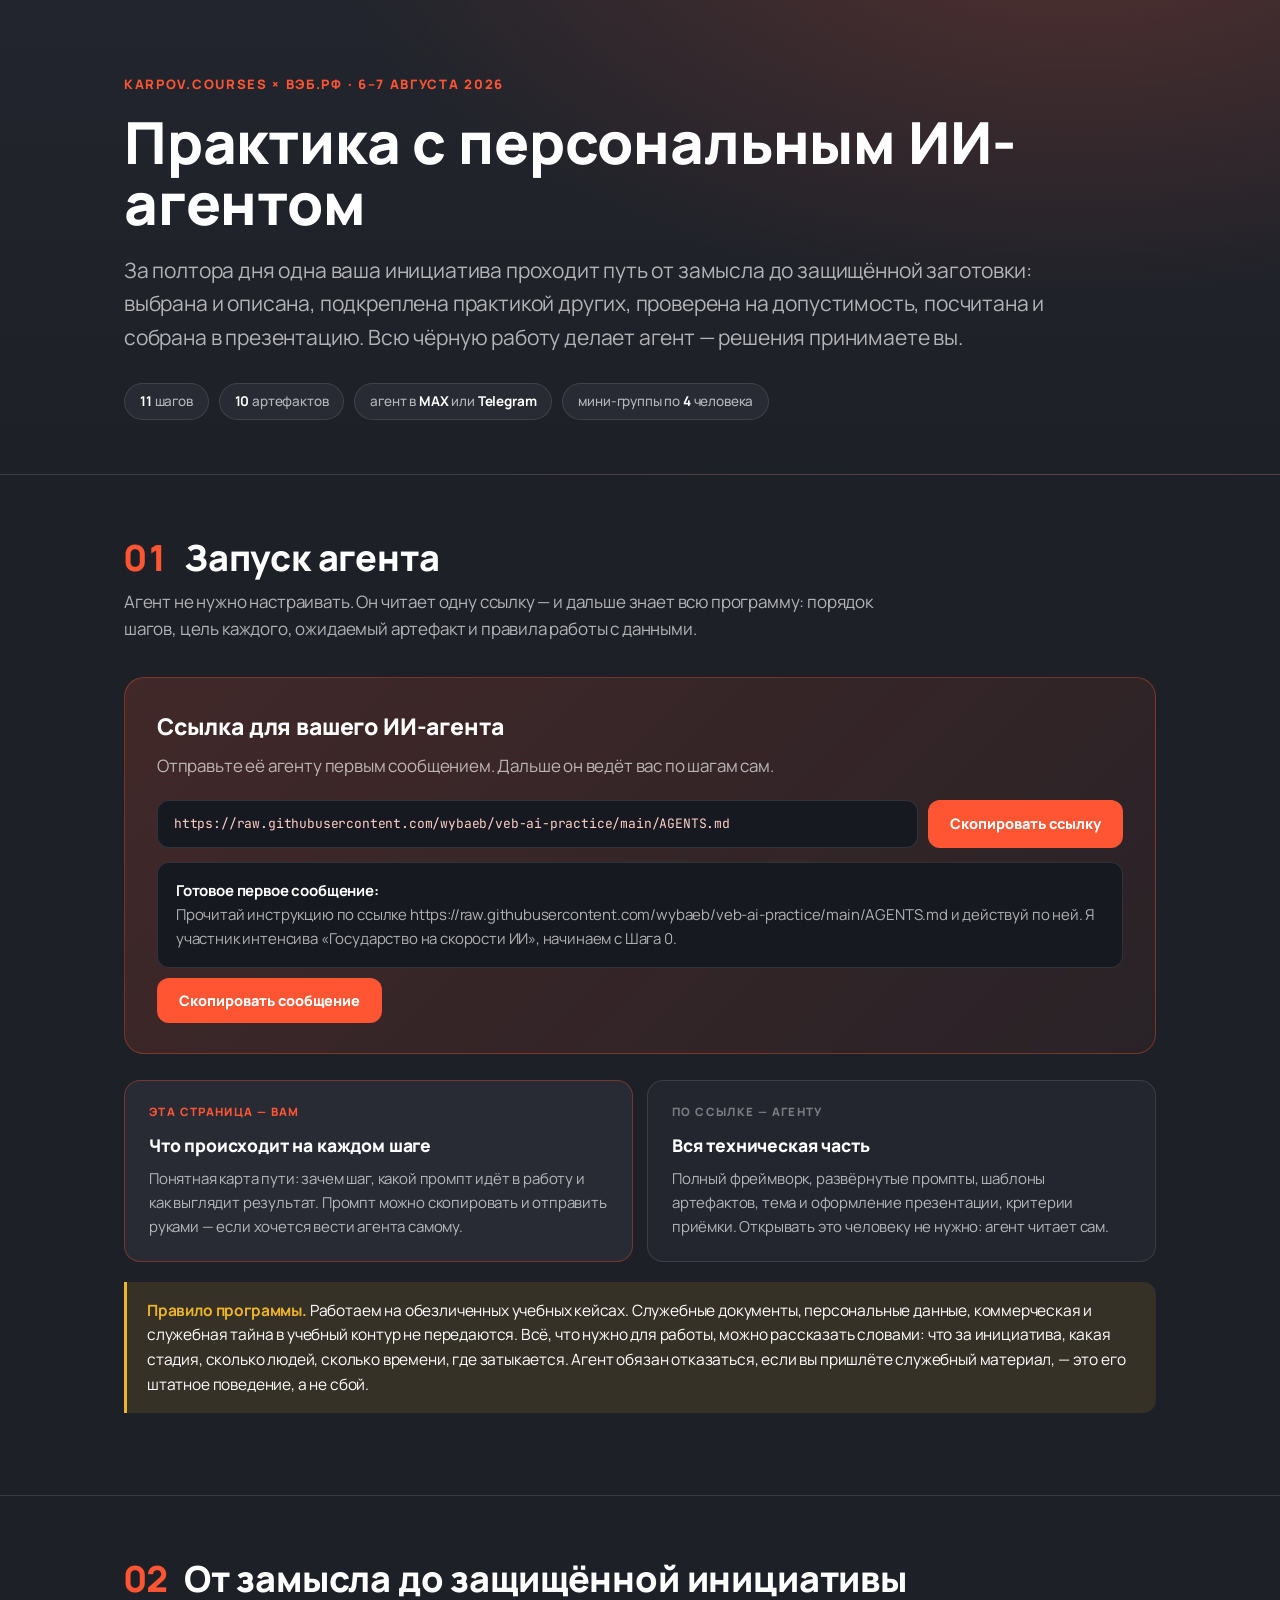
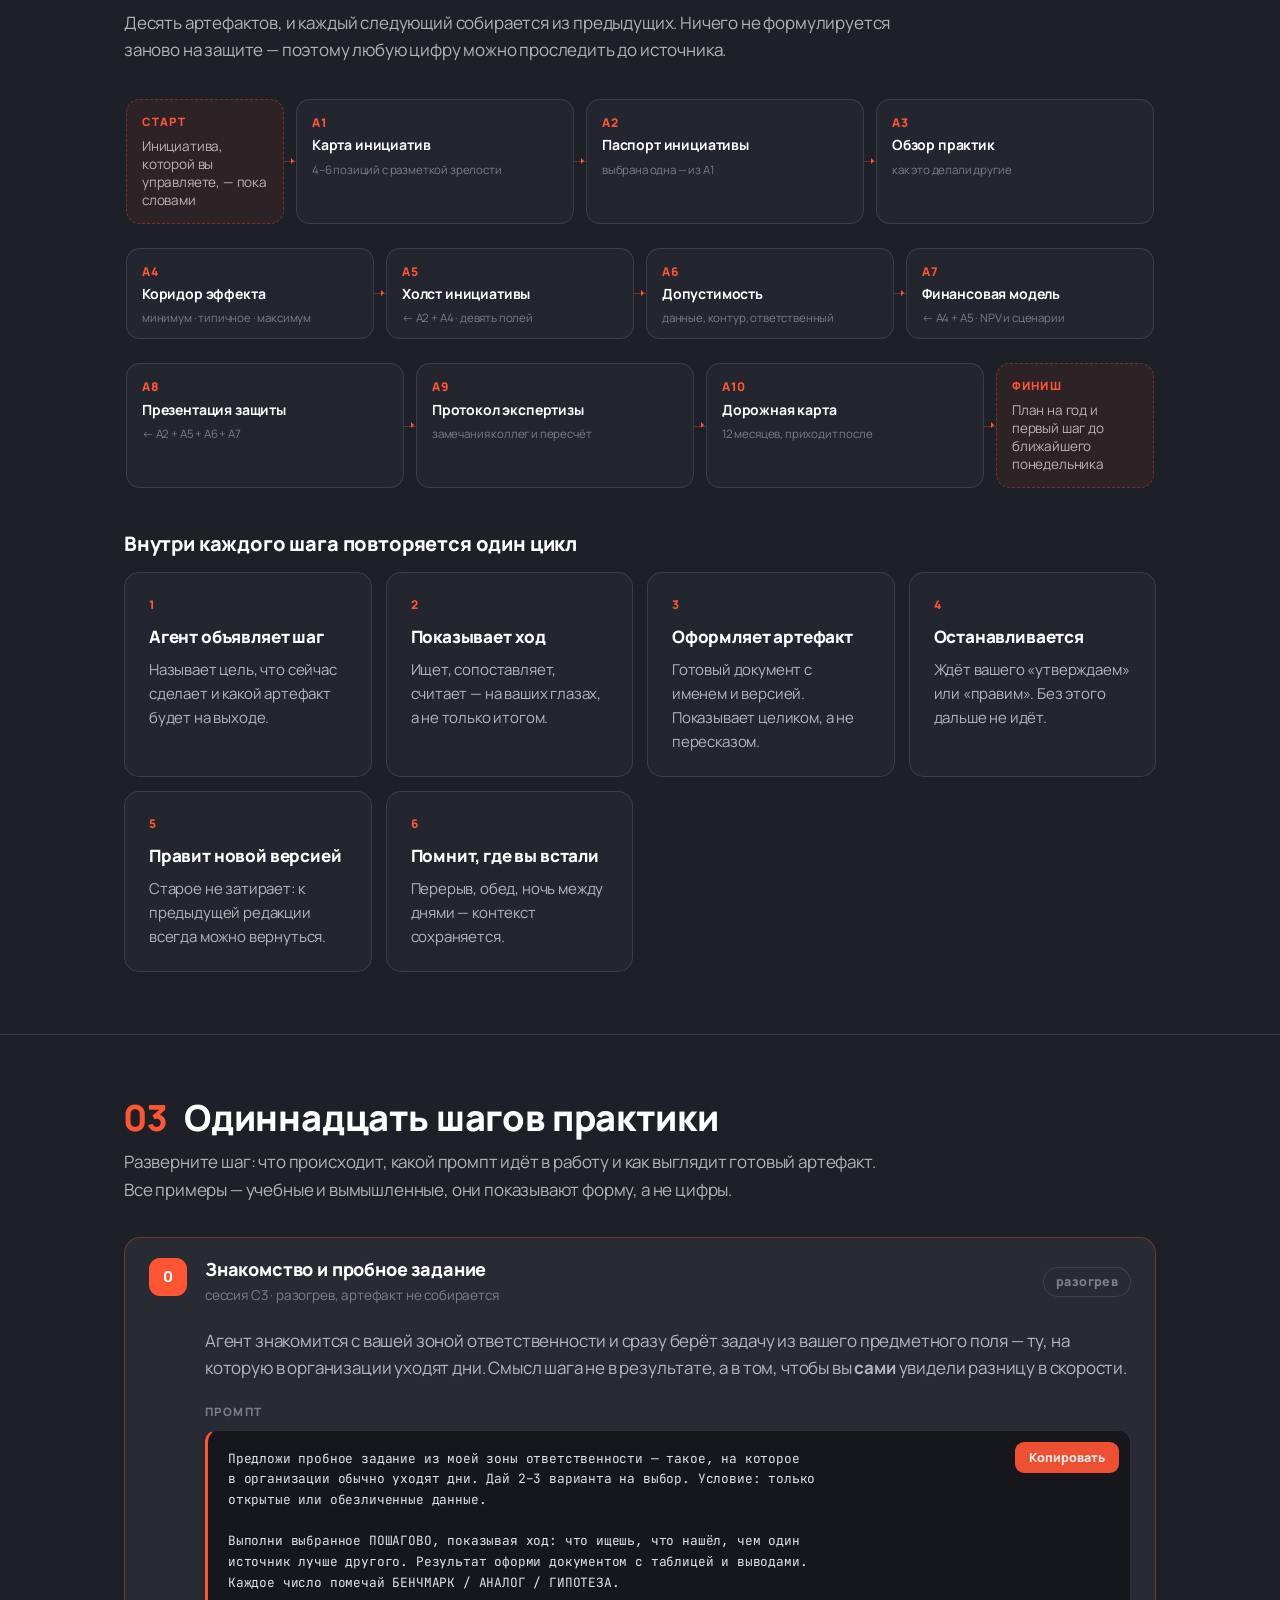
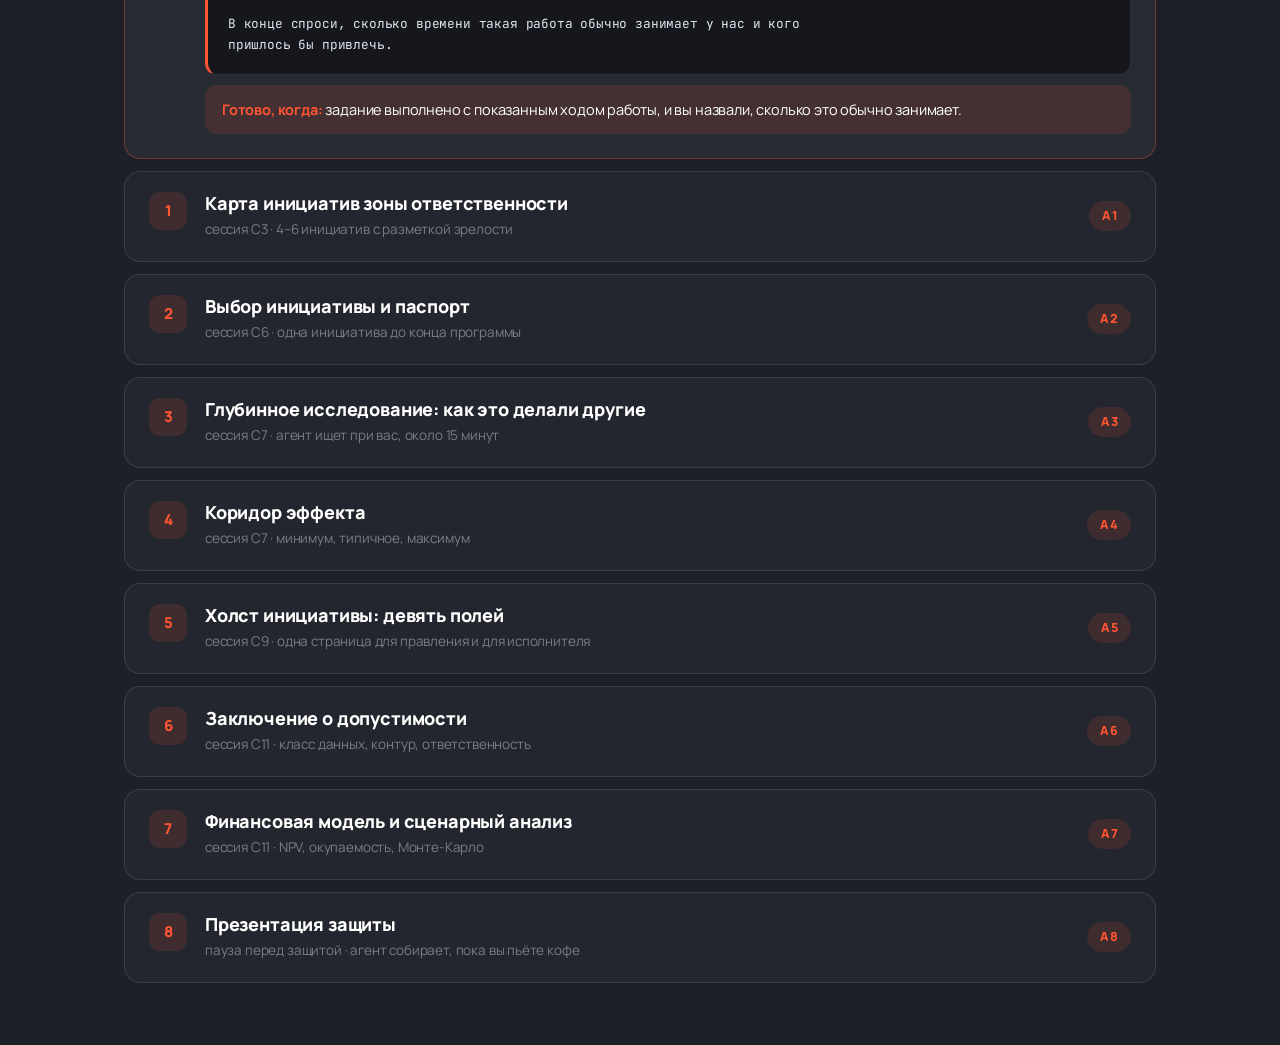
==== src/app.html @ 5f721bbf "Мердж: полировка Marp-шаблона + гейт вёрстки check_slides.py Co-Authored-By: Claude Fable 5 <noreply" ====
<!DOCTYPE html>
<html lang="ru">
<head>
<meta charset="utf-8">
<meta name="viewport" content="width=device-width, initial-scale=1">
<title>Практика с ИИ-агентом · Государство на скорости ИИ</title>
<link rel="preconnect" href="https://fonts.googleapis.com">
<link rel="preconnect" href="https://fonts.gstatic.com" crossorigin>
<link href="https://fonts.googleapis.com/css2?family=Manrope:wght@400;500;600;800&family=JetBrains+Mono:wght@400;600&display=swap" rel="stylesheet">
<style>
:root{
  --brand:#ff5533; --brand-soft:rgba(255,85,51,.13); --brand-line:rgba(255,85,51,.34);
  --bg:#1e2027; --bg2:#23262e; --panel:#282b34; --panel2:#2f333d;
  --ink:#fff; --ink2:rgba(255,255,255,.66); --ink3:rgba(255,255,255,.40); --line:rgba(255,255,255,.11);
  --font:'Manrope',system-ui,-apple-system,'Segoe UI',sans-serif;
  --mono:'JetBrains Mono',ui-monospace,Consolas,monospace;
  --wrap:1080px;
}
*{box-sizing:border-box}
/* широкое содержимое (таблицы, схемы, промпты) прокручивается внутри своих
   контейнеров — сама страница по горизонтали не едет никогда */
html{scroll-behavior:smooth;overflow-x:clip}
body{margin:0;overflow-x:clip;background:var(--bg);color:var(--ink);font-family:var(--font);
  font-size:17px;line-height:1.6;letter-spacing:-.01em;-webkit-font-smoothing:antialiased}
.wrap{max-width:var(--wrap);margin:0 auto;padding:0 24px}
a{color:var(--brand);text-decoration:none}
a:hover{text-decoration:underline}
code{font-family:var(--mono);font-size:.87em;background:var(--panel);padding:2px 6px;border-radius:5px;color:#ffd0c5}

/* ── шапка ─────────────────────────────────────────── */
header{padding:74px 0 54px;background:
  radial-gradient(1200px 620px at 84% -18%,rgba(255,85,51,.22),transparent 62%),
  linear-gradient(180deg,#22252d,var(--bg));
  border-bottom:1px solid var(--line)}
.eyebrow{color:var(--brand);font-weight:800;font-size:13px;letter-spacing:.13em;text-transform:uppercase;margin-bottom:16px}
h1{font-size:clamp(34px,5.2vw,58px);line-height:1.06;font-weight:800;margin:0 0 20px;max-width:16em}
.lead{font-size:clamp(17px,2.1vw,21px);color:var(--ink2);max-width:44em;margin:0 0 28px}
.meta{display:flex;flex-wrap:wrap;gap:10px}
.chip{background:var(--panel);border:1px solid var(--line);border-radius:999px;
  padding:7px 15px;font-size:13.5px;color:var(--ink2);font-weight:500}
.chip b{color:var(--ink);font-weight:700}

/* ── секции ────────────────────────────────────────── */
section{padding:62px 0;border-bottom:1px solid var(--line)}
section:last-of-type{border-bottom:0}
h2{font-size:clamp(25px,3.4vw,36px);font-weight:800;margin:0 0 10px;line-height:1.14}
h2 .num{color:var(--brand);font-variant-numeric:tabular-nums;margin-right:.45em}
.sub{color:var(--ink2);max-width:46em;margin:0 0 34px;font-size:17px}
h3{font-size:20px;font-weight:800;margin:34px 0 12px}

/* ── карточка для агента ───────────────────────────── */
.agentbox{background:linear-gradient(135deg,rgba(255,85,51,.16),rgba(255,85,51,.05));
  border:1px solid var(--brand-line);border-radius:20px;padding:30px 32px}
.agentbox h3{margin:0 0 8px;font-size:23px}
.agentbox p{color:var(--ink2);margin:0 0 20px;max-width:52em}
.linkrow{display:flex;gap:10px;flex-wrap:wrap;align-items:stretch;margin-bottom:14px}
.linkrow .url{flex:1 1 380px;background:#171920;border:1px solid var(--line);border-radius:12px;
  padding:13px 16px;font-family:var(--mono);font-size:13px;color:#ffd0c5;overflow-x:auto;white-space:nowrap;
  display:flex;align-items:center}
button.copy{background:var(--brand);color:#fff;border:0;border-radius:12px;padding:13px 22px;
  font-family:var(--font);font-size:14.5px;font-weight:800;cursor:pointer;white-space:nowrap;transition:.15s}
button.copy:hover{filter:brightness(1.08)}
button.copy.done{background:#2c9e63}
.msg{background:#171920;border:1px solid var(--line);border-radius:12px;padding:16px 18px;
  font-size:15px;color:var(--ink2);position:relative}
.msg b{color:var(--ink)}

/* ── разделение «человек / агент» ──────────────────── */
.split{display:grid;gap:14px;grid-template-columns:repeat(auto-fit,minmax(290px,1fr));margin-top:26px}
.side{border-radius:16px;padding:22px 24px;border:1px solid var(--line);background:var(--bg2)}
.side.you{border-color:var(--brand-line);background:var(--panel)}
.side .who{font-size:11.5px;font-weight:800;letter-spacing:.12em;text-transform:uppercase;
  color:var(--ink3);margin-bottom:9px}
.side.you .who{color:var(--brand)}
.side h4{margin:0 0 8px;font-size:17.5px;font-weight:800}
.side p{margin:0;color:var(--ink2);font-size:15px}

/* ── маршрут ───────────────────────────────────────── */
.track{display:flex;flex-direction:column;gap:16px}
.lane{display:flex;gap:12px;align-items:stretch;overflow-x:auto;padding:2px 2px 6px}
.lane>*{position:relative}
.node{flex:1 1 158px;min-width:158px;background:var(--bg2);border:1px solid var(--line);
  border-radius:14px;padding:13px 15px}
/* стрелка рисуется в зазоре перед каждым блоком, кроме первого в ряду */
.lane>*+*::before{content:'';position:absolute;left:-13px;top:50%;width:12px;height:1px;
  background:var(--brand-line)}
.lane>*+*::after{content:'';position:absolute;left:-6px;top:50%;margin-top:-3.5px;
  border:3.5px solid transparent;border-left-color:var(--brand)}
.node .code{color:var(--brand);font-weight:800;font-size:12px;letter-spacing:.07em}
.node .nm{font-size:14px;font-weight:700;color:var(--ink);margin-top:4px;line-height:1.3}
.node .from{color:var(--ink3);font-size:11.5px;margin-top:7px;line-height:1.35}
.cap{flex:0 0 auto;min-width:132px;max-width:158px;border-radius:14px;padding:13px 15px;
  border:1px dashed var(--brand-line);background:rgba(255,85,51,.07)}
.cap .code{color:var(--brand);font-weight:800;font-size:11.5px;letter-spacing:.1em;text-transform:uppercase}
.cap .nm{font-size:13.5px;color:var(--ink2);margin-top:5px;line-height:1.35}

/* ── шаги ──────────────────────────────────────────── */
.steps{display:flex;flex-direction:column;gap:12px}
details.step{background:var(--bg2);border:1px solid var(--line);border-radius:16px;overflow:hidden}
details.step[open]{border-color:var(--brand-line);background:var(--panel)}
details.step summary{list-style:none;cursor:pointer;padding:20px 24px;display:flex;gap:18px;align-items:flex-start}
details.step summary::-webkit-details-marker{display:none}
.stepno{flex:0 0 auto;width:38px;height:38px;border-radius:11px;background:var(--brand-soft);
  color:var(--brand);font-weight:800;font-size:15px;display:flex;align-items:center;justify-content:center}
details.step[open] .stepno{background:var(--brand);color:#fff}
.stephead{flex:1 1 auto;min-width:0}
.stephead .t{font-weight:800;font-size:18px;line-height:1.3}
.stephead .s{color:var(--ink3);font-size:13.5px;margin-top:4px}
.art{flex:0 0 auto;align-self:center;background:var(--brand-soft);color:var(--brand);
  border-radius:999px;padding:5px 13px;font-size:12.5px;font-weight:800;letter-spacing:.03em}
.art.none{background:transparent;color:var(--ink3);box-shadow:inset 0 0 0 1px var(--line)}
.stepbody{padding:0 24px 24px 80px}
.stepbody p{color:var(--ink2);margin:0 0 14px}
.stepbody ul{margin:0 0 16px;padding-left:1.15em;color:var(--ink2)}
.stepbody li{margin-bottom:7px}
.stepbody li::marker{color:var(--brand)}
.label{font-size:11.5px;font-weight:800;letter-spacing:.12em;text-transform:uppercase;color:var(--ink3);margin:22px 0 8px}
pre.prompt{background:#15171d;border:1px solid var(--line);border-left:3px solid var(--brand);
  border-radius:12px;padding:18px 20px;overflow-x:auto;margin:0 0 10px;
  font-family:var(--mono);font-size:12.8px;line-height:1.62;color:#dfe3ec;white-space:pre-wrap}
.promptwrap{position:relative}
.promptwrap button.copy{position:absolute;top:12px;right:12px;padding:7px 14px;font-size:12.5px;border-radius:9px;opacity:.92}
.done-when{background:var(--brand-soft);border-radius:11px;padding:13px 17px;font-size:14.5px;color:var(--ink)}
.done-when b{color:var(--brand)}

/* ── макет артефакта: как он выглядит на выходе ────── */
.artifact{background:#15171d;border:1px solid var(--line);border-radius:14px;overflow:hidden}
.artifact .bar{display:flex;align-items:center;gap:9px;padding:10px 16px;background:#1b1e26;
  border-bottom:1px solid var(--line);font-family:var(--mono);font-size:12px;color:var(--ink3)}
.artifact .bar i{width:8px;height:8px;border-radius:50%;background:var(--brand);flex:0 0 auto}
.artifact .bar b{color:var(--ink2);font-weight:600}
.artifact .doc{padding:18px 20px;overflow-x:auto}
.artifact .doc>*:last-child{margin-bottom:0}
.artifact h5{margin:0 0 12px;font-size:15px;color:var(--ink);font-weight:800}
.artifact table{margin:0 0 4px;font-size:13.5px}
.artifact th{padding:8px 11px;font-size:10.5px;letter-spacing:.07em}
.artifact td{padding:8px 11px;font-size:13.5px}
.artifact .cap2{color:var(--ink3);font-size:12.5px;margin:11px 0 0;line-height:1.5}
.artifact .cap2 b{color:var(--ink2)}
.kv{display:grid;grid-template-columns:auto 1fr;gap:9px 18px;margin:0;font-size:13.5px}
.kv dt{color:var(--ink3);white-space:nowrap}
.kv dd{margin:0;color:var(--ink2)}
.kv dd b{color:var(--ink)}
.fields{display:grid;grid-template-columns:repeat(auto-fit,minmax(158px,1fr));gap:9px}
.field{background:var(--bg2);border:1px solid var(--line);border-radius:11px;padding:11px 13px}
.field .n{color:var(--brand);font-size:10.5px;font-weight:800;letter-spacing:.07em;text-transform:uppercase}
.field .v{font-size:12.8px;color:var(--ink2);margin-top:4px;line-height:1.4}
.deck6{display:grid;grid-template-columns:repeat(auto-fit,minmax(190px,1fr));gap:10px}
.sl{background:var(--bg2);border:1px solid var(--line);border-radius:10px;padding:11px 12px;
  min-height:96px;display:flex;flex-direction:column;justify-content:space-between}
.sl .n{color:var(--ink3);font-family:var(--mono);font-size:11px}
.sl .t{font-size:13px;font-weight:700;color:var(--ink);line-height:1.28;margin-top:5px}
.sl .src{color:var(--brand);font-size:10.5px;font-weight:800;letter-spacing:.06em;margin-top:8px}
.verdicts{display:grid;gap:9px;grid-template-columns:repeat(auto-fit,minmax(190px,1fr))}
.verdict{border-radius:11px;padding:12px 14px;background:var(--bg2);border:1px solid var(--line)}
.verdict .h{font-size:11px;font-weight:800;letter-spacing:.08em;text-transform:uppercase;margin-bottom:6px}
.verdict.yes .h{color:#5ed39a}.verdict.maybe .h{color:#f0b429}.verdict.no .h{color:var(--ink3)}
.verdict p{margin:0;font-size:12.8px;color:var(--ink2);line-height:1.45}
.gantt{display:flex;flex-direction:column;gap:9px}
.gstage{display:flex;gap:13px;align-items:flex-start;background:var(--bg2);border:1px solid var(--line);
  border-radius:11px;padding:11px 14px}
.gstage .q{flex:0 0 auto;background:var(--brand-soft);color:var(--brand);border-radius:8px;
  padding:4px 9px;font-size:11px;font-weight:800;letter-spacing:.05em}
.gstage .txt{flex:1 1 auto;min-width:0;font-size:13px;color:var(--ink2);line-height:1.45}
.gstage .txt b{color:var(--ink);display:block;font-size:13.5px;margin-bottom:3px}
.gstage .txt em{font-style:normal;color:var(--ink3);font-size:12px}

/* ── сетки и таблицы ───────────────────────────────── */
.grid{display:grid;gap:14px}
.g3{grid-template-columns:repeat(auto-fit,minmax(230px,1fr))}
.card{background:var(--bg2);border:1px solid var(--line);border-radius:15px;padding:22px 24px}
.card h4{margin:0 0 8px;font-size:17px;font-weight:800}
.card p{margin:0;color:var(--ink2);font-size:15px}
.card .tagline{color:var(--brand);font-size:12px;font-weight:800;letter-spacing:.1em;text-transform:uppercase;margin-bottom:9px}
table{width:100%;border-collapse:collapse;font-size:15px;margin:6px 0 8px}
th{text-align:left;color:var(--ink3);font-size:12px;font-weight:800;letter-spacing:.09em;
  text-transform:uppercase;padding:11px 14px;border-bottom:2px solid var(--brand)}
td{padding:12px 14px;border-bottom:1px solid var(--line);color:var(--ink2);vertical-align:top}
td b,td strong{color:var(--ink)}
tbody tr:nth-child(even){background:rgba(255,255,255,.028)}
tbody tr:last-child td{border-bottom:0}
.tblwrap{overflow-x:auto;border-radius:13px;border:1px solid var(--line);background:var(--bg2)}
.artifact .tblwrap{background:transparent;border-color:rgba(255,255,255,.09)}

/* ── метки достоверности ───────────────────────────── */
.tag{display:inline-block;font-size:11px;font-weight:800;letter-spacing:.07em;padding:3px 10px;border-radius:999px;vertical-align:middle;white-space:nowrap}
.tag.bench{background:var(--brand);color:#fff}
.tag.analog{background:var(--brand-soft);color:var(--brand);box-shadow:inset 0 0 0 1px var(--brand-line)}
.tag.hypo{background:transparent;color:var(--ink3);box-shadow:inset 0 0 0 1px var(--line)}

/* ── врезки ────────────────────────────────────────── */
.note{border-left:3px solid var(--brand);background:var(--brand-soft);border-radius:0 13px 13px 0;
  padding:16px 20px;margin:20px 0;color:var(--ink);font-size:15.5px}
.note b{color:var(--brand)}
.warn{border-left-color:#f0b429;background:rgba(240,180,41,.11)}
.warn b{color:#f0b429}

/* ── консоль ───────────────────────────────────────── */
pre.console{background:transparent;border:0;padding:0;
  overflow-x:auto;font-family:var(--mono);font-size:12.6px;line-height:1.65;color:#cfd5e0;margin:0}
pre.console .ok{color:#5ed39a}
pre.console .hi{color:var(--brand)}

footer{padding:46px 0 60px;color:var(--ink3);font-size:14px}
footer b{color:var(--ink2)}
@media(max-width:640px){
  .stepbody{padding-left:24px}
  section{padding:46px 0}
  /* на узком экране маршрут не прокручивается вбок, а переносится по строкам —
     стрелки при переносе врали бы о порядке, поэтому убираем их */
  .lane{flex-wrap:wrap;overflow-x:visible}
  .lane>*+*::before,.lane>*+*::after{display:none}
  .cap{max-width:none;flex:1 1 100%}
  .kv{grid-template-columns:1fr;gap:2px 0}
  .kv dd{margin-bottom:9px}
}
</style>
</head>
<body>

<header>
  <div class="wrap">
    <div class="eyebrow">karpov.courses × ВЭБ.РФ · 6–7 августа 2026</div>
    <h1>Практика с персональным ИИ-агентом</h1>
    <p class="lead">За полтора дня одна ваша инициатива проходит путь от замысла до защищённой
      заготовки: выбрана и описана, подкреплена практикой других, проверена на допустимость,
      посчитана и собрана в презентацию. Всю чёрную работу делает агент — решения принимаете вы.</p>
    <div class="meta">
      <span class="chip"><b>11</b> шагов</span>
      <span class="chip"><b>10</b> артефактов</span>
      <span class="chip">агент в <b>MAX</b> или <b>Telegram</b></span>
      <span class="chip">мини-группы по <b>4</b> человека</span>
    </div>
  </div>
</header>

<!-- ══════════════ 1. ЗАПУСК АГЕНТА ══════════════ -->
<section id="start">
  <div class="wrap">
    <h2><span class="num">01</span>Запуск агента</h2>
    <p class="sub">Агент не нужно настраивать. Он читает одну ссылку — и дальше знает всю программу:
      порядок шагов, цель каждого, ожидаемый артефакт и правила работы с данными.</p>

    <div class="agentbox">
      <h3>Ссылка для вашего ИИ-агента</h3>
      <p>Отправьте её агенту первым сообщением. Дальше он ведёт вас по шагам сам.</p>

      <div class="linkrow">
        <div class="url" id="agenturl">https://raw.githubusercontent.com/wybaeb/veb-ai-practice/main/AGENTS.md</div>
        <button class="copy" data-copy="#agenturl">Скопировать ссылку</button>
      </div>

      <div class="msg" id="firstmsg">
        <b>Готовое первое сообщение:</b><br>
        Прочитай инструкцию по ссылке https://raw.githubusercontent.com/wybaeb/veb-ai-practice/main/AGENTS.md
        и действуй по ней. Я участник интенсива «Государство на скорости ИИ», начинаем с Шага 0.
      </div>
      <div style="margin-top:10px"><button class="copy" data-copy="#firstmsg" data-plain="Прочитай инструкцию по ссылке https://raw.githubusercontent.com/wybaeb/veb-ai-practice/main/AGENTS.md и действуй по ней. Я участник интенсива «Государство на скорости ИИ», начинаем с Шага 0.">Скопировать сообщение</button></div>
    </div>

    <div class="split">
      <div class="side you">
        <div class="who">эта страница — вам</div>
        <h4>Что происходит на каждом шаге</h4>
        <p>Понятная карта пути: зачем шаг, какой промпт идёт в работу и как выглядит результат.
          Промпт можно скопировать и отправить руками — если хочется вести агента самому.</p>
      </div>
      <div class="side">
        <div class="who">по ссылке — агенту</div>
        <h4>Вся техническая часть</h4>
        <p>Полный фреймворк, развёрнутые промпты, шаблоны артефактов, тема и оформление
          презентации, критерии приёмки. Открывать это человеку не нужно: агент читает сам.</p>
      </div>
    </div>

    <div class="note warn"><b>Правило программы.</b> Работаем на обезличенных учебных кейсах.
      Служебные документы, персональные данные, коммерческая и служебная тайна в учебный контур
      не передаются. Всё, что нужно для работы, можно рассказать словами: что за инициатива,
      какая стадия, сколько людей, сколько времени, где затыкается. Агент обязан отказаться,
      если вы пришлёте служебный материал, — это его штатное поведение, а не сбой.</div>
  </div>
</section>

<!-- ══════════════ 2. МАРШРУТ ══════════════ -->
<section id="route">
  <div class="wrap">
    <h2><span class="num">02</span>От замысла до защищённой инициативы</h2>
    <p class="sub">Десять артефактов, и каждый следующий собирается из предыдущих. Ничего
      не формулируется заново на защите — поэтому любую цифру можно проследить до источника.</p>

    <div class="track">
      <div class="lane">
        <div class="cap"><div class="code">старт</div>
          <div class="nm">Инициатива, которой вы управляете, — пока словами</div></div>
        <div class="node"><div class="code">A1</div><div class="nm">Карта инициатив</div>
          <div class="from">4–6 позиций с разметкой зрелости</div></div>
        <div class="node"><div class="code">A2</div><div class="nm">Паспорт инициативы</div>
          <div class="from">выбрана одна — из A1</div></div>
        <div class="node"><div class="code">A3</div><div class="nm">Обзор практик</div>
          <div class="from">как это делали другие</div></div>
      </div>
      <div class="lane">
        <div class="node"><div class="code">A4</div><div class="nm">Коридор эффекта</div>
          <div class="from">минимум · типичное · максимум</div></div>
        <div class="node"><div class="code">A5</div><div class="nm">Холст инициативы</div>
          <div class="from">← A2 + A4 · девять полей</div></div>
        <div class="node"><div class="code">A6</div><div class="nm">Допустимость</div>
          <div class="from">данные, контур, ответственный</div></div>
        <div class="node"><div class="code">A7</div><div class="nm">Финансовая модель</div>
          <div class="from">← A4 + A5 · NPV и сценарии</div></div>
      </div>
      <div class="lane">
        <div class="node"><div class="code">A8</div><div class="nm">Презентация защиты</div>
          <div class="from">← A2 + A5 + A6 + A7</div></div>
        <div class="node"><div class="code">A9</div><div class="nm">Протокол экспертизы</div>
          <div class="from">замечания коллег и пересчёт</div></div>
        <div class="node"><div class="code">A10</div><div class="nm">Дорожная карта</div>
          <div class="from">12 месяцев, приходит после</div></div>
        <div class="cap"><div class="code">финиш</div>
          <div class="nm">План на год и первый шаг до ближайшего понедельника</div></div>
      </div>
    </div>

    <h3>Внутри каждого шага повторяется один цикл</h3>
    <div class="grid g3">
      <div class="card"><div class="tagline">1</div><h4>Агент объявляет шаг</h4>
        <p>Называет цель, что сейчас сделает и какой артефакт будет на выходе.</p></div>
      <div class="card"><div class="tagline">2</div><h4>Показывает ход</h4>
        <p>Ищет, сопоставляет, считает — на ваших глазах, а не только итогом.</p></div>
      <div class="card"><div class="tagline">3</div><h4>Оформляет артефакт</h4>
        <p>Готовый документ с именем и версией. Показывает целиком, а не пересказом.</p></div>
      <div class="card"><div class="tagline">4</div><h4>Останавливается</h4>
        <p>Ждёт вашего «утверждаем» или «правим». Без этого дальше не идёт.</p></div>
      <div class="card"><div class="tagline">5</div><h4>Правит новой версией</h4>
        <p>Старое не затирает: к предыдущей редакции всегда можно вернуться.</p></div>
      <div class="card"><div class="tagline">6</div><h4>Помнит, где вы встали</h4>
        <p>Перерыв, обед, ночь между днями — контекст сохраняется.</p></div>
    </div>
  </div>
</section>

<!-- ══════════════ 3. ШАГИ ══════════════ -->
<section id="steps">
  <div class="wrap">
    <h2><span class="num">03</span>Одиннадцать шагов практики</h2>
    <p class="sub">Разверните шаг: что происходит, какой промпт идёт в работу и как выглядит
      готовый артефакт. Все примеры — учебные и вымышленные, они показывают форму, а не цифры.</p>

    <div class="steps">

      <details class="step" open>
        <summary>
          <div class="stepno">0</div>
          <div class="stephead"><div class="t">Знакомство и пробное задание</div>
            <div class="s">сессия С3 · разогрев, артефакт не собирается</div></div>
          <div class="art none">разогрев</div>
        </summary>
        <div class="stepbody">
          <p>Агент знакомится с вашей зоной ответственности и сразу берёт задачу из вашего
            предметного поля — ту, на которую в организации уходят дни. Смысл шага не в результате,
            а в том, чтобы вы <b>сами</b> увидели разницу в скорости.</p>
          <div class="label">промпт</div>
          <div class="promptwrap">
<pre class="prompt" id="p0">Предложи пробное задание из моей зоны ответственности — такое, на которое
в организации обычно уходят дни. Дай 2–3 варианта на выбор. Условие: только
открытые или обезличенные данные.

Выполни выбранное ПОШАГОВО, показывая ход: что ищешь, что нашёл, чем один
источник лучше другого. Результат оформи документом с таблицей и выводами.
Каждое число помечай БЕНЧМАРК / АНАЛОГ / ГИПОТЕЗА.

В конце спроси, сколько времени такая работа обычно занимает у нас и кого
пришлось бы привлечь.</pre>
            <button class="copy" data-copy="#p0">Копировать</button>
          </div>
          <div class="done-when"><b>Готово, когда:</b> задание выполнено с показанным ходом работы,
            и вы назвали, сколько это обычно занимает.</div>
        </div>
      </details>

      <details class="step">
        <summary>
          <div class="stepno">1</div>
          <div class="stephead"><div class="t">Карта инициатив зоны ответственности</div>
            <div class="s">сессия С3 · 4–6 инициатив с разметкой зрелости</div></div>
          <div class="art">A1</div>
        </summary>
        <div class="stepbody">
          <p>Вы перечисляете инициативы, которыми управляете. Агент размечает каждую: тип, стадия,
            зрелость затрагиваемого процесса по шкале автономности <b>L0–L5</b>, целевой уровень
            на год и главное ограничение подъёма.</p>
          <ul>
            <li>процесс находится на уровне своего <b>самого ручного</b> шага, а не самого продвинутого;</li>
            <li>целевой уровень — не более чем на два выше текущего;</li>
            <li>не знаете точных цифр — фиксируется порядок величины с меткой ГИПОТЕЗА.</li>
          </ul>
          <div class="label">промпт</div>
          <div class="promptwrap">
<pre class="prompt" id="p1">Собери карту моих инициатив. Спроси, чем я управляю: проектные и продуктовые
(инвестпроект, ГЧП, объект инфраструктуры, механизм поддержки, продукт)
и процессные (сроки, издержки, качество). Нужно 4–6 позиций.

По каждой уточни: тип, стадия, какой процесс затрагивает, сколько людей,
как часто, сколько занимает.

Для затрагиваемого процесса определи уровень L0–L5, задав пять вопросов:
кто принимает решение; что с нетиповым случаем; откуда берутся данные;
кто отвечает за ошибку; как узнают о поломке. КЛАССИФИЦИРУЙ ПО САМОМУ
РУЧНОМУ ШАГУ. Предложи целевой уровень на 12 месяцев, максимум +2,
и назови главное ограничение: данные / люди / регламент / интеграции.

Итог — таблица. Затем спроси, где я завысил оценку, а где занизил.</pre>
            <button class="copy" data-copy="#p1">Копировать</button>
          </div>

          <div class="label">как выглядит артефакт</div>
          <div class="artifact">
            <div class="bar"><i></i><b>A1 · Карта инициатив</b> · v1</div>
            <div class="doc">
              <div class="tblwrap"><table>
                <thead><tr><th>Инициатива</th><th>Тип</th><th>Сейчас</th><th>Цель 12 мес</th><th>Ограничение</th></tr></thead>
                <tbody>
                  <tr><td><b>Экспертиза заявок на финансирование</b></td><td>процессная</td><td>L0</td><td>L2</td><td>регламент</td></tr>
                  <tr><td><b>Механизм поддержки экспортёров</b></td><td>проектная</td><td>L1</td><td>L3</td><td>данные</td></tr>
                  <tr><td><b>Мониторинг портфеля проектов</b></td><td>процессная</td><td>L1</td><td>L2</td><td>интеграции</td></tr>
                  <tr><td><b>Подготовка отраслевых обзоров</b></td><td>процессная</td><td>L1</td><td>L3</td><td>люди</td></tr>
                </tbody>
              </table></div>
              <p class="cap2"><b>Как читать.</b> «Сейчас» ставится по самому ручному шагу процесса:
                если решение по нетиповой заявке принимает человек — это L0, сколько бы ни было
                автоматизировано до него.</p>
            </div>
          </div>

          <div class="done-when" style="margin-top:16px"><b>Готово, когда:</b> в таблице 4–6 инициатив
            с типом, стадией, текущим и целевым уровнем, и вы подтвердили разметку.</div>
        </div>
      </details>

      <details class="step">
        <summary>
          <div class="stepno">2</div>
          <div class="stephead"><div class="t">Выбор инициативы и паспорт</div>
            <div class="s">сессия С6 · одна инициатива до конца программы</div></div>
          <div class="art">A2</div>
        </summary>
        <div class="stepbody">
          <p>Из карты выбирается одна инициатива — с ней мини-группа работает до конца программы.
            Агент оценивает кандидатов по четырём критериям: значимость для повестки, доступность
            данных, скорость проверяемого результата и цена ошибки — <b>чем ниже, тем лучше</b>
            для первой инициативы.</p>
          <div class="note"><b>Тест на организационную готовность.</b> Если инициатива затрагивает
            зону, в которой изменение будет воспринято как утрата профессиональной роли, первой она
            не берётся — независимо от величины эффекта. Первый проект определяет отношение к ИИ
            на годы вперёд, и проваливается он из-за людей, а не из-за технологии.</div>
          <div class="label">промпт</div>
          <div class="promptwrap">
<pre class="prompt" id="p2">Оцени инициативы из карты по четырём критериям (1–5): значимость для повестки
организации; доступность данных; скорость проверяемого результата; цена ошибки
(НИЖЕ — лучше). Сведи в таблицу с комментарием по каждой строке.

Прогони тест на организационную готовность: «Если завтра часть этой работы
начнёт делать агент — почувствует ли кто-то, что у него забрали профессию?»
Если ДА — инициатива не берётся первой, даже при большом эффекте.

Предложи основную и запасную, обоснуй. Назови, кто должен стать союзником
и чьё возражение наиболее вероятно.

После подтверждения собери ПАСПОРТ: процесс-кандидат и адресат — какой процесс
или целевую функцию меняем и для кого (без слова «оптимизация»);
тип; границы и владелец; стадия; метрики опережающие и запаздывающие;
минимальный класс ИИ-решения и почему именно он; ожидаемый эффект в натуральных
единицах с меткой достоверности; обоснование выбора и вывод теста.</pre>
            <button class="copy" data-copy="#p2">Копировать</button>
          </div>

          <div class="label">как выглядит артефакт</div>
          <div class="artifact">
            <div class="bar"><i></i><b>A2 · Паспорт инициативы</b> · v2</div>
            <div class="doc">
              <h5>Сокращение срока экспертизы заявок на финансирование</h5>
              <dl class="kv">
                <dt>Процесс-кандидат и адресат</dt>
                <dd>Экспертиза заявок на финансирование: заявитель получает решение за две
                  недели вместо шести — сбор и сверка сведений идут в фоне, эксперт
                  работает с готовой справкой</dd>
                <dt>Тип</dt><dd>процессная</dd>
                <dt>Границы и владелец</dt>
                <dd>от регистрации заявки до заключения профильного управления · дирекция экспертизы</dd>
                <dt>Стадия</dt><dd>концепция, пилот не запускался</dd>
                <dt>Опережающая метрика</dt><dd>доля заявок с полным пакетом на входе</dd>
                <dt>Запаздывающая метрика</dt><dd>средний срок прохождения заявки, календарные дни</dd>
                <dt>Класс ИИ-решения</dt>
                <dd><b>База знаний со ссылками (L2)</b> — ассистента мало: нужны ответы
                  с указанием пункта регламента. Агент с интеграциями избыточен: решение
                  всё равно принимает эксперт</dd>
                <dt>Ожидаемый эффект</dt>
                <dd>срок 42 → 18 дней <span class="tag hypo">ГИПОТЕЗА</span>, уточняется на шаге 4</dd>
                <dt>Вывод теста готовности</dt>
                <dd>роль эксперта не сокращается — с него снимается сверка комплектности</dd>
              </dl>
            </div>
          </div>

          <div class="done-when" style="margin-top:16px"><b>Готово, когда:</b> выбрана одна
            инициатива, паспорт заполнен целиком, группа согласна с выбором.</div>
        </div>
      </details>

      <details class="step">
        <summary>
          <div class="stepno">3</div>
          <div class="stephead"><div class="t">Глубинное исследование: как это делали другие</div>
            <div class="s">сессия С7 · агент ищет при вас, около 15 минут</div></div>
          <div class="art">A3</div>
        </summary>
        <div class="stepbody">
          <p>Вы задаёте периметр — какие организации считаем сопоставимыми, за какие годы смотрим,
            что относим к данным, а что к допущениям. Агент планирует исследование, показывает план,
            ведёт поиск на ваших глазах и собирает справку со ссылками.</p>
          <p>Каждое число получает одну из трёх меток. Без исключений:
            <span class="tag bench">БЕНЧМАРК</span> — подтверждено измерением, видна методика;
            <span class="tag analog">АНАЛОГ</span> — перенос из смежного случая;
            <span class="tag hypo">ГИПОТЕЗА</span> — оценка с погрешностью до 50 %.
            Заявленный в пресс-релизе эффект — это <span class="tag analog">АНАЛОГ</span>,
            пока не видно, кто и как измерял.</p>
          <div class="label">промпт</div>
          <div class="promptwrap">
<pre class="prompt" id="p3">Собери доказательную базу по нашей инициативе.

Сначала согласуй периметр ВОПРОСАМИ: какие организации считаем сопоставимыми
(институты развития, банки развития, крупные корпорации, зарубежная практика);
за какие годы смотрим; что считаем данными, а что допущениями.

Составь план из 4–6 пунктов и покажи его. Начинай только после «ок».

Выполняй ПОШАГОВО, комментируя ход. По каждому найденному случаю зафиксируй:
организация и страна, год; что именно сделано; какой результат достигнут и КАК
измерялся; на чём инициатива буксовала; ссылка на источник.

Размечай достоверность: БЕНЧМАРК — подтверждено измерением, видна методика;
АНАЛОГ — перенос из смежного случая; ГИПОТЕЗА — оценка ±50 %. Заявленный
в публикации эффект — это АНАЛОГ, а не БЕНЧМАРК.

Отдельным разделом — «Чего найти не удалось». Пробелы не заполняй.</pre>
            <button class="copy" data-copy="#p3">Копировать</button>
          </div>

          <div class="label">как выглядит артефакт</div>
          <div class="artifact">
            <div class="bar"><i></i><b>A3 · Обзор реализованных практик</b> · 5 случаев</div>
            <div class="doc">
              <div class="tblwrap"><table>
                <thead><tr><th>Кто и когда</th><th>Что сделано</th><th>Результат и как измерен</th><th>Метка</th></tr></thead>
                <tbody>
                  <tr><td><b>Институт развития, ЕС</b><br>2024</td>
                      <td>проверка комплектности пакета документов до эксперта</td>
                      <td>срок 38 → 21 день; годовой отчёт, методика описана</td>
                      <td><span class="tag bench">БЕНЧМАРК</span></td></tr>
                  <tr><td><b>Крупный банк, РФ</b><br>2025</td>
                      <td>база знаний по кредитной методологии со ссылками на пункт</td>
                      <td>«время поиска нормы сократилось вдвое»; пресс-релиз, методики нет</td>
                      <td><span class="tag analog">АНАЛОГ</span></td></tr>
                  <tr><td><b>Отраслевая корпорация</b><br>2023</td>
                      <td>сверка сведений заявителя с внешними реестрами</td>
                      <td>доля возвратов на доработку −30 %; внутренняя выборка 200 заявок</td>
                      <td><span class="tag bench">БЕНЧМАРК</span></td></tr>
                </tbody>
              </table></div>
              <p class="cap2"><b>Чего найти не удалось:</b> ни одного случая с раздельным учётом
                эффекта на типовых и нетиповых заявках. Пробел так и остаётся пробелом —
                агент не заполняет его правдоподобной цифрой.</p>
            </div>
          </div>

          <div class="done-when" style="margin-top:16px"><b>Готово, когда:</b> в справке 3–7 случаев
            со ссылками, всё размечено, честно указано, чего найти не удалось.</div>
        </div>
      </details>

      <details class="step">
        <summary>
          <div class="stepno">4</div>
          <div class="stephead"><div class="t">Коридор эффекта</div>
            <div class="s">сессия С7 · минимум, типичное, максимум</div></div>
          <div class="art">A4</div>
        </summary>
        <div class="stepbody">
          <p>Из справки собирается диапазон по каждому эффекту, с источником на каждой границе.
            Отдельно проверяется бюджетируемость: высвобожденные часы, которые никуда не деваются,
            экономией не являются.</p>
          <div class="label">промпт</div>
          <div class="promptwrap">
<pre class="prompt" id="p4">Построй коридор эффекта по собранной справке.

Выпиши все встречающиеся эффекты. По каждому ответь, переносится ли он на нашу
инициативу; если нет — назови причину и исключи.

По переносимым построй коридор: МИНИМУМ (худший подтверждённый), ТИПИЧНОЕ
(медиана), МАКСИМУМ (лучший подтверждённый). К КАЖДОЙ границе привяжи источник
и метку достоверности.

Переведи в натуральные единицы нашей инициативы, показав пересчёт формулой.

Прогони каждый эффект через проверку на бюджетируемость: приведёт ли он
к сокращению затрат, к появлению нового результата — или ни к чему.
Высвобожденные часы, которые никуда не деваются, экономией НЕ являются.

Явно отметь: в финансовую модель пойдёт МИНИМУМ коридора.</pre>
            <button class="copy" data-copy="#p4">Копировать</button>
          </div>

          <div class="label">как выглядит артефакт</div>
          <div class="artifact">
            <div class="bar"><i></i><b>A4 · Коридор эффекта</b> · в модель идёт минимум</div>
            <div class="doc">
              <div class="tblwrap"><table>
                <thead><tr><th>Эффект</th><th>Минимум</th><th>Типичное</th><th>Максимум</th><th>Бюджетируется</th></tr></thead>
                <tbody>
                  <tr><td><b>Срок прохождения заявки</b></td>
                      <td>42 → 34 дн <span class="tag bench">Б</span></td>
                      <td>42 → 26 дн <span class="tag bench">Б</span></td>
                      <td>42 → 18 дн <span class="tag analog">А</span></td>
                      <td>нет — но это обещание заявителю</td></tr>
                  <tr><td><b>Возвраты на доработку</b></td>
                      <td>−15 % <span class="tag bench">Б</span></td>
                      <td>−30 % <span class="tag bench">Б</span></td>
                      <td>−45 % <span class="tag hypo">Г</span></td>
                      <td>да — часы экспертов на повторный разбор</td></tr>
                  <tr><td><b>Время поиска нормы</b></td>
                      <td>−20 % <span class="tag analog">А</span></td>
                      <td>−40 % <span class="tag analog">А</span></td>
                      <td>−50 % <span class="tag hypo">Г</span></td>
                      <td>нет — часы остаются в подразделении</td></tr>
                </tbody>
              </table></div>
              <p class="cap2"><b>Что с этим делают дальше.</b> В финансовую модель идёт только
                минимум коридора и только бюджетируемые строки. Небюджетируемый эффект
                не исчезает — он называется на защите словами, но не превращается в рубли.</p>
            </div>
          </div>

          <div class="done-when" style="margin-top:16px"><b>Готово, когда:</b> у каждого эффекта
            три границы с источниками, отмечена бюджетируемость, выделена консервативная граница.</div>
        </div>
      </details>

      <details class="step">
        <summary>
          <div class="stepno">5</div>
          <div class="stephead"><div class="t">Холст инициативы: девять полей</div>
            <div class="s">сессия С9 · одна страница для правления и для исполнителя</div></div>
          <div class="art">A5</div>
        </summary>
        <div class="stepbody">
          <p>Агент ведёт по девяти полям <b>по одному</b>, останавливаясь после каждого. Содержание
            принадлежит группе: агент предлагает формулировки, но не решает за вас.</p>
          <div class="note"><b>Две ошибки, из-за которых холст не работает:</b> завышенный класс
            решения в поле 4 и пустые поля 6 и 8. Защита без опережающих метрик и без числового
            критерия пилота не даёт оснований для решения о продолжении.</div>
          <div class="label">промпт</div>
          <div class="promptwrap">
<pre class="prompt" id="p5">Веди меня по холсту инициативы. По ОДНОМУ полю за раз, после каждого показывай
формулировку и жди подтверждения. Предлагай варианты, но не решай за меня.

Держи рамку рычага: ИИ — сквозная технология, холст строится вокруг
процесса-кандидата, который меняем; роль ИИ — та, что раньше была у человека.

Поля: 1) процесс / целевая функция — процесс-кандидат и для кого он работает,
одно предложение, слово «оптимизация» запрещено;
2) проблема или возможность — почему сейчас; 3) предлагаемое решение;
4) роль ИИ — МИНИМАЛЬНЫЙ класс, закрывающий требование (ассистент / база знаний /
агент с интеграциями / автономный агент), с обоснованием, почему меньшего мало,
а большего избыточно; 5) ожидаемые выгоды из коридора эффекта, с метками;
6) метрики раздельно — опережающие и запаздывающие, обе измеримы;
7) необходимые данные и инструменты; 8) пилотная проверка: объём, срок
и КРИТЕРИЙ «сработало / не сработало» ЧИСЛОМ; 9) шаги и ресурсы, трудозатраты
диапазоном.

Перед итогом проверь сам: не завышен ли класс решения; заполнены ли поля 6 и 8
измеримо. Если нет — скажи прямо.</pre>
            <button class="copy" data-copy="#p5">Копировать</button>
          </div>

          <div class="label">как выглядит артефакт</div>
          <div class="artifact">
            <div class="bar"><i></i><b>A5 · Холст инициативы</b> · одна страница</div>
            <div class="doc">
              <div class="fields">
                <div class="field"><div class="n">1 · Процесс / Целевая функция</div>
                  <div class="v">Экспертиза заявок: заявитель получает решение за две недели вместо шести</div></div>
                <div class="field"><div class="n">2 · Проблема</div>
                  <div class="v">Треть срока уходит на сверку комплектности, а не на экспертизу</div></div>
                <div class="field"><div class="n">3 · Решение</div>
                  <div class="v">База знаний по регламенту + автопроверка пакета документов</div></div>
                <div class="field"><div class="n">4 · Роль ИИ</div>
                  <div class="v"><b>L2, база знаний.</b> Ассистента мало — нужна ссылка на пункт.
                    Интеграции избыточны — решает эксперт</div></div>
                <div class="field"><div class="n">5 · Выгоды</div>
                  <div class="v">Срок 42 → 34 дн, возвраты −15 % <span class="tag bench">Б</span></div></div>
                <div class="field"><div class="n">6 · Метрики</div>
                  <div class="v">Опережающая: доля полных пакетов на входе.<br>
                    Запаздывающая: срок заявки, дн</div></div>
                <div class="field"><div class="n">7 · Данные и инструменты</div>
                  <div class="v">Регламент, типовые заключения за 2 года, реестр возвратов</div></div>
                <div class="field"><div class="n">8 · Пилот</div>
                  <div class="v">60 заявок, 8 недель. Сработало, если полных пакетов
                    <b>≥ 70 %</b> против 45 % сейчас</div></div>
                <div class="field"><div class="n">9 · Шаги и ресурсы</div>
                  <div class="v">4 этапа, 2 эксперта по 4 ч/нед, 120–180 чел.-ч</div></div>
              </div>
              <p class="cap2"><b>Проверка перед выходом.</b> Агент сам сообщает, если поле 4
                завышено, а поля 6 и 8 заполнены словами вместо чисел.</p>
            </div>
          </div>

          <div class="done-when" style="margin-top:16px"><b>Готово, когда:</b> девять полей
            заполнены, класс решения обоснован, у пилота есть числовой критерий.</div>
        </div>
      </details>

      <details class="step">
        <summary>
          <div class="stepno">6</div>
          <div class="stephead"><div class="t">Заключение о допустимости</div>
            <div class="s">сессия С11 · класс данных, контур, ответственность</div></div>
          <div class="art">A6</div>
        </summary>
        <div class="stepbody">
          <p>Определяется класс обрабатываемых данных и допустимый контур размещения, фиксируются
            три обязательные строки и собирается чек-лист требований к договору. Если классов
            несколько — требование определяется <b>самым строгим</b> из них.</p>
          <div class="label">промпт</div>
          <div class="promptwrap">
<pre class="prompt" id="p6">Подготовь заключение о допустимости нашего решения. Ты НЕ даёшь юридическую
квалификацию — ты готовишь материал для проверки юристом.

Определи класс обрабатываемых данных по матрице уровней значимости. Если классов
несколько — решение определяется САМЫМ СТРОГИМ.

Выбери контур из пяти (открытое зарубежное облако / российское облако /
изолированный контур провайдера / аттестованный закрытый контур / собственная
инфраструктура), обоснуй и укажи, что меняется в стоимости владения.

Зафиксируй три обязательные строки: на каких шагах участие человека обязательно;
при каком признаке агент останавливается и зовёт человека; кто (роль) отвечает
за ошибочное решение.

Собери чек-лист к договору: критерии приёмки в измеримых величинах;
неделегируемые функции заказчика; признаки состоятельной и несостоятельной
заявки исполнителя; требования к передаче и удалению данных.

Отдельным блоком — ВОПРОСЫ К ЮРИСТУ до запуска.</pre>
            <button class="copy" data-copy="#p6">Копировать</button>
          </div>

          <div class="label">как выглядит артефакт</div>
          <div class="artifact">
            <div class="bar"><i></i><b>A6 · Заключение о допустимости</b> · материал для юриста</div>
            <div class="doc">
              <dl class="kv">
                <dt>Класс данных</dt>
                <dd>сведения заявителей — <b>коммерческая тайна</b>; регламент — служебные
                  документы. Решение определяет самый строгий класс</dd>
                <dt>Допустимый контур</dt>
                <dd><b>Аттестованный закрытый контур организации.</b> Стоимость владения выше
                  облачной примерно вдвое — это входит в финансовую модель</dd>
                <dt>Участие человека обязательно</dt>
                <dd>на подписании заключения и на любом отказе заявителю</dd>
                <dt>Агент останавливается</dt>
                <dd>нетиповая заявка, противоречие между документами, отсутствие нормы
                  под конкретный случай</dd>
                <dt>Отвечает за ошибку</dt>
                <dd>эксперт, подписавший заключение. Агент не является субъектом решения</dd>
              </dl>
              <p class="cap2"><b>Отдельным блоком — вопросы к юристу:</b> 4 позиции, среди них
                допустимость обучения на архиве заключений и порядок удаления данных
                при расторжении договора. Агент не даёт юридическую квалификацию —
                он готовит материал, который юрист проверяет.</p>
            </div>
          </div>

          <div class="done-when" style="margin-top:16px"><b>Готово, когда:</b> класс данных и контур
            обоснованы, три обязательные строки заполнены, чек-лист и вопросы к юристу собраны.</div>
        </div>
      </details>

      <details class="step">
        <summary>
          <div class="stepno">7</div>
          <div class="stephead"><div class="t">Финансовая модель и сценарный анализ</div>
            <div class="s">сессия С11 · NPV, окупаемость, Монте-Карло</div></div>
          <div class="art">A7</div>
        </summary>
        <div class="stepbody">
          <p>Агент считает сам и показывает ход. Уровень детализации — такой, чтобы модель можно
            было пересчитать прямо в ходе обсуждения на правлении: вы двигаете допущение, и сразу
            видно, как меняется вывод.</p>
          <ul>
            <li>эффекты берутся по <b>консервативной</b> границе коридора;</li>
            <li>сопровождение — отдельной строкой, 15–30 % стоимости внедрения в год;</li>
            <li>небюджетируемые эффекты в модель не идут, но называются на защите;</li>
            <li>вторая форма артефакта — <b>Excel-книга с живыми формулами</b>
              (finmodel.xlsx): листы «Константы», «Гипотезы», «Бенчмарки», «Модель»
              и «График NPV» — вычисление прослеживается от исходных параметров
              до NPV прямо в ячейках.</li>
          </ul>
          <div class="label">промпт</div>
          <div class="promptwrap">
<pre class="prompt" id="p7">Собери финансовую модель инициативы на три года. Считай САМ и показывай ход:
формулу, подстановку, результат. «Примерно» не годится.

Собери реестр допущений [допущение | значение | ед. | метка | основание]:
эффекты по МИНИМУМУ коридора; затраты на внедрение; СОПРОВОЖДЕНИЕ отдельной
строкой 15–30 % в год; ставка дисконтирования (спроси, какая принята у нас).

Посчитай денежный поток по годам, NPV и срок окупаемости.

Сценарный анализ: консервативный, базовый, оптимистичный — таблицей.

Монте-Карло: треугольное распределение по границам коридора, не менее 5000
итераций. Покажи P10 / P50 / P90 по NPV и вероятность NPV > 0. Построй
гистограмму распределения.

Границы безубыточности: при каком значении каждого из 2–3 ключевых допущений
NPV обращается в ноль. Сформулируй словами.

Собери Excel-книгу модели: python3 templates/finmodel_xlsx.py -o finmodel.xlsx —
константы, гипотезы и бенчмарки на отдельных листах, модель живыми формулами,
график NPV отдельным листом. Чисел руками в книге быть не должно.

Затем спроси, какое допущение я хочу подвигать, и пересчитай при нём.</pre>
            <button class="copy" data-copy="#p7">Копировать</button>
          </div>

          <div class="label">как выглядит артефакт</div>
          <div class="artifact">
            <div class="bar"><i></i><b>A7 · Финансовая модель</b> · вывод расчёта</div>
            <div class="doc">
<pre class="console">3. СЦЕНАРИИ
сценарий                       NPV     окупаемость
--------------------------------------------------
консервативный         <span class="hi">-11.3 млн ₽</span>             нет
базовый                <span class="ok">+13.9 млн ₽</span>          15 мес
оптимистичный          <span class="ok">+58.7 млн ₽</span>           5 мес

4. МОНТЕ-КАРЛО (5000 прогонов, треугольное распределение)
  P10: +6.2 млн ₽    P50: +17.1 млн ₽    P90: +29.5 млн ₽
  вероятность NPV &gt; 0: <span class="ok">99%</span>

5. ГРАНИЦЫ БЕЗУБЫТОЧНОСТИ
  инициатива перестаёт окупаться, если «часов_стало»
  поднимается выше <span class="hi">46</span> ч/заявка</pre>
              <p class="cap2"><b>Зачем такая точность.</b> На правлении вопрос звучит не «сколько
                получится», а «при каком допущении это перестаёт работать». Границы безубыточности
                отвечают на него одной строкой, а сценарии показывают, что консервативный вариант
                тоже посчитан — и он отрицательный.</p>
            </div>
          </div>

          <div class="done-when" style="margin-top:16px"><b>Готово, когда:</b> реестр допущений
            размечен, NPV и окупаемость посчитаны с показанным ходом, есть три сценария,
            P10/P50/P90 и границы безубыточности, собрана Excel-книга с формулами
            (Константы · Гипотезы · Бенчмарки · Модель · График NPV).</div>
        </div>
      </details>

      <details class="step">
        <summary>
          <div class="stepno">8</div>
          <div class="stephead"><div class="t">Презентация защиты</div>
            <div class="s">пауза перед защитой · агент собирает, пока вы пьёте кофе</div></div>
          <div class="art">A8</div>
        </summary>
        <div class="stepbody">
          <p>Девять слайдов на четыре минуты — по шести типовым слайдам питча инициативы
            курса DDDM (титул → видение → гипотезы и риски → фазы → ресурсы →
            инвестиционные показатели) плюс специфика программы и отдельный слайд
            «График NPV». Всё берётся из утверждённых артефактов — ничего
            не формулируется заново, поэтому каждая цифра прослеживается до источника.
            Оформление агент берёт из набора сам, ваше дело — содержание.</p>
          <div class="label">промпт</div>
          <div class="promptwrap">
<pre class="prompt" id="p8">Собери презентацию защиты в MARP: deck.md с темой templates/theme.css.

НА ВХОДЕ — только утверждённые артефакты: паспорт (A2), холст (A5), заключение
о допустимости (A6), финмодель (A7). НИЧЕГО НЕ ПРИДУМЫВАЙ: если данных нет —
поставь пометку «[нет данных: нужен …]» и скажи, чего не хватает.

РОВНО ДЕВЯТЬ СЛАЙДОВ, защита четыре минуты (шаблоны питча DDDM + специфика):
1) титул: инициатива, тип, этап «концепция», Ф. И. О. и роль, состав группы;
2) видение: «для [адресат], кто [потребность], [решение] даёт [выгоды];
   в отличие от [сегодняшнего пути] — [отличие]»; почему сейчас;
3) решение и роль ИИ: минимальный класс и строка, почему именно он;
4) гипотеза, эффект и риски: гипотеза с числом, таблица коридора с метками,
   метрики, главный риск;
5) допустимость: класс данных, контур, участие человека, порог отзыва
   полномочий, ответственный;
6) ключевые фазы: каждая заканчивается работающим результатом, первая — пилот,
   точки решения go/no-go;
7) ресурсы: команда ролями, трудозатраты диапазоном, закупки, срок до пилота;
8) инвестиционные показатели: NPV, окупаемость, три сценария, вероятность
   NPV > 0, бюджет — каждая цифра из finmodel.xlsx;
9) график NPV: картинка из финмодели
   (python3 templates/finmodel.py --chart-npv npv_payback.png) + первый шаг
   до понедельника и кто о нём знает.

Каждое число — с меткой достоверности и из артефакта. В notes каждого слайда —
реплика на 30 секунд. Иконка не более одной на слайд. Не больше семи строк текста.
Таблицы — только markdown-разметкой, без <table> и инлайн-стилей.

Проверь вёрстку: python3 templates/check_slides.py deck.md — если слайд назван,
сократи формулировки (не кегль). Собери PDF: npx @marp-team/marp-cli deck.md -o deck.pdf
Затем покажи ПРОВЕРКУ ПРОСЛЕЖИВАЕМОСТИ: [цифра на слайде | артефакт | метка].</pre>
            <button class="copy" data-copy="#p8">Копировать</button>
          </div>

          <div class="label">как выглядит артефакт</div>
          <div class="artifact">
            <div class="bar"><i></i><b>A8 · Презентация защиты</b> · deck.pdf, 9 слайдов</div>
            <div class="doc">
              <div class="deck6">
                <div class="sl"><div><div class="n">01</div>
                  <div class="t">Титул: инициатива, этап «концепция», автор, группа</div></div>
                  <div class="src">из A2</div></div>
                <div class="sl"><div><div class="n">02</div>
                  <div class="t">Видение: для кого · потребность · отличие</div></div>
                  <div class="src">из A5, поля 1–2</div></div>
                <div class="sl"><div><div class="n">03</div>
                  <div class="t">Решение и роль ИИ: минимальный класс</div></div>
                  <div class="src">из A5, поля 3–4</div></div>
                <div class="sl"><div><div class="n">04</div>
                  <div class="t">Гипотеза, эффект и риски: коридор с метками</div></div>
                  <div class="src">из A4 и A5</div></div>
                <div class="sl"><div><div class="n">05</div>
                  <div class="t">Допустимость: данные, контур, ответственный</div></div>
                  <div class="src">из A6</div></div>
                <div class="sl"><div><div class="n">06</div>
                  <div class="t">Ключевые фазы с точками решения</div></div>
                  <div class="src">из A5, поля 8–9</div></div>
                <div class="sl"><div><div class="n">07</div>
                  <div class="t">Ресурсы: роли, трудозатраты, закупки</div></div>
                  <div class="src">из A5 и A7</div></div>
                <div class="sl"><div><div class="n">08</div>
                  <div class="t">Инвестиционные показатели и сценарии</div></div>
                  <div class="src">из A7 (finmodel.xlsx)</div></div>
                <div class="sl"><div><div class="n">09</div>
                  <div class="t">График NPV и первый шаг</div></div>
                  <div class="src">из A7 (--chart-npv)</div></div>
              </div>
              <p class="cap2"><b>Проверка прослеживаемости.</b> Последним действием агент выводит
                таблицу «цифра на слайде → артефакт → метка достоверности». Если строка не сходится,
                на слайде появилась цифра, которой нет в артефактах, — и это видно до защиты,
                а не во время неё.</p>
            </div>
          </div>

          <div class="done-when" style="margin-top:16px"><b>Готово, когда:</b> девять слайдов
            собраны, у каждой цифры есть источник и метка, реплики написаны,
            на слайде 9 — график NPV из финмодели.</div>
        </div>
      </details>

      <details class="step">
        <summary>
          <div class="stepno">9</div>
          <div class="stephead"><div class="t">Защита и перекрёстная экспертиза</div>
            <div class="s">сессия С12 · разбор ведут сами участники</div></div>
          <div class="art">A9</div>
        </summary>
        <div class="stepbody">
          <p>Три минуты на группу. Замечания коллег агент фиксирует <b>в момент обсуждения</b>
            и тут же показывает, как правка отражается на модели и на слайдах. Это и есть
            демонстрация рабочего цикла: решение обсуждается и пересчитывается за минуты.</p>
          <div class="label">промпт</div>
          <div class="promptwrap">
<pre class="prompt" id="p9">Веди протокол перекрёстной экспертизы во время защиты.

По ходу обсуждения фиксируй каждое замечание: [кто высказал | к какому слайду
относится | суть одной строкой]. Записывай нейтрально: не защищай инициативу
и не соглашайся автоматически.

После обсуждения раздели замечания на три группы: ПРИНИМАЕМ (что именно
меняется); ПРИНИМАЕМ С ОГОВОРКОЙ (что и при каком условии); НЕ ПРИНИМАЕМ
(почему, со ссылкой на данные или границы инициативы).

По принятым, затрагивающим цифры, ПЕРЕСЧИТАЙ модель и покажи было/стало:
насколько изменились NPV и окупаемость. Обнови слайды.

Зафиксируй обязательство первой недели: конкретное проверяемое действие
до следующего понедельника и роль, которая о нём знает. «Поговорить» не годится.</pre>
            <button class="copy" data-copy="#p9">Копировать</button>
          </div>

          <div class="label">как выглядит артефакт</div>
          <div class="artifact">
            <div class="bar"><i></i><b>A9 · Протокол перекрёстной экспертизы</b> · 7 замечаний</div>
            <div class="doc">
              <div class="verdicts">
                <div class="verdict yes"><div class="h">принимаем · 3</div>
                  <p>Сопровождение занижено: ставим 25 % вместо 15 %. Пилот расширяется
                    с 60 до 90 заявок</p></div>
                <div class="verdict maybe"><div class="h">с оговоркой · 2</div>
                  <p>Экономию на возвратах учитываем только после того, как дирекция
                    подтвердит текущую долю возвратов по своей выборке</p></div>
                <div class="verdict no"><div class="h">не принимаем · 2</div>
                  <p>Расширение на нетиповые заявки выходит за границы инициативы,
                    зафиксированные в паспорте</p></div>
              </div>
              <p class="cap2" style="margin-top:14px"><b>Пересчёт на месте:</b>
                NPV +13,9 → <b>+9,4 млн ₽</b>, окупаемость 15 → <b>19 мес</b>, вероятность
                NPV &gt; 0 осталась 97 %. Слайды 4 и 6 обновлены.<br>
                <b>Обязательство первой недели:</b> запросить у дирекции экспертизы выгрузку
                по возвратам за 2025 год, до понедельника, знает руководитель дирекции.</p>
            </div>
          </div>

          <div class="done-when" style="margin-top:16px"><b>Готово, когда:</b> замечания
            классифицированы, модель пересчитана, слайды обновлены, обязательство первой недели
            записано.</div>
        </div>
      </details>

      <details class="step">
        <summary>
          <div class="stepno">10</div>
          <div class="stephead"><div class="t">Дорожная карта на 12 месяцев</div>
            <div class="s">после программы · аудиторного времени не требует</div></div>
          <div class="art">A10</div>
        </summary>
        <div class="stepbody">
          <p>К концу программы все входные данные уже собраны, поэтому карту агент дособирает
            после интенсива и присылает вам. Каждый этап заканчивается работающим результатом,
            после каждого — точка принятия решения с числовым порогом.</p>
          <div class="label">промпт</div>
          <div class="promptwrap">
<pre class="prompt" id="p10">Собери дорожную карту инициативы на 12 месяцев по холсту (A5), финмодели (A7)
и протоколу экспертизы (A9).

Разложи на 4–6 этапов по кварталам. КАЖДЫЙ ЭТАП ЗАКАНЧИВАЕТСЯ РАБОТАЮЩИМ
РЕЗУЛЬТАТОМ, а не документом. Первый этап — пилот из холста, с тем же числовым
критерием «сработало / не сработало».

По каждому этапу: результат, срок, роли, ресурсы, трудозатраты диапазоном.
После каждого — ТОЧКА РЕШЕНИЯ: по какому показателю и при каком пороге
продолжаем, меняем подход или останавливаемся.

Отдельно — до пяти рисков: что может остановить инициативу, признак наступления,
что делать. Первый месяц распиши по неделям, начиная с обязательства первой недели.

Заверши вопросом: вернёмся к пересчёту модели через месяц, когда будут первые
данные пилота?</pre>
            <button class="copy" data-copy="#p10">Копировать</button>
          </div>

          <div class="label">как выглядит артефакт</div>
          <div class="artifact">
            <div class="bar"><i></i><b>A10 · Дорожная карта</b> · 4 этапа, 4 точки решения</div>
            <div class="doc">
              <div class="gantt">
                <div class="gstage"><div class="q">I кв</div><div class="txt">
                  <b>Пилот на 90 заявках работает</b>
                  2 эксперта по 4 ч/нед, 120–180 чел.-ч.
                  <em>Точка решения: полных пакетов ≥ 70 % — идём дальше; 55–70 % — меняем подход
                    к проверке; ниже 55 % — останавливаемся.</em></div></div>
                <div class="gstage"><div class="q">II кв</div><div class="txt">
                  <b>База знаний покрывает весь регламент</b>
                  подключены типовые заключения за 2 года.
                  <em>Точка решения: доля ответов со ссылкой на пункт ≥ 90 %.</em></div></div>
                <div class="gstage"><div class="q">III кв</div><div class="txt">
                  <b>Экспертиза идёт в новом порядке во всей дирекции</b>
                  регламент обновлён, роли закреплены.
                  <em>Точка решения: срок заявки ≤ 34 дн на выборке квартала.</em></div></div>
                <div class="gstage"><div class="q">IV кв</div><div class="txt">
                  <b>Эффект подтверждён на годовой выборке</b>
                  модель пересчитана по фактическим данным.
                  <em>Точка решения: тиражируем на смежные процессы или фиксируем как есть.</em></div></div>
              </div>
              <p class="cap2"><b>Плюс к этому:</b> до пяти рисков с признаком наступления и ответом
                на каждый, и первый месяц по неделям — начиная с того самого обязательства,
                которое вы взяли на защите.</p>
            </div>
          </div>

          <div class="done-when" style="margin-top:16px"><b>Готово, когда:</b> этапы разложены
            с результатами и точками решения, риски названы, первый месяц расписан по неделям.</div>
        </div>
      </details>

    </div>
  </div>
</section>

<footer>
  <div class="wrap">
    <p><b>Интенсив «Государство на скорости ИИ»</b> · karpov.courses × ВЭБ.РФ · 6–7 августа 2026</p>
    <p>Все примеры, кейсы и цифры на этой странице — учебные и вымышленные. Они показывают формат
      работы, а не реальную аналитику.</p>
  </div>
</footer>

<script>
// ── копирование ────────────────────────────────────────────────
document.querySelectorAll('button.copy').forEach(function(b){
  b.addEventListener('click', function(){
    var plain = b.getAttribute('data-plain');
    var text = plain !== null ? plain
             : document.querySelector(b.getAttribute('data-copy')).innerText.trim();
    var done = function(){
      var old = b.textContent;
      b.textContent = 'Скопировано'; b.classList.add('done');
      setTimeout(function(){ b.textContent = old; b.classList.remove('done'); }, 1600);
    };
    if (navigator.clipboard && window.isSecureContext) {
      navigator.clipboard.writeText(text).then(done);
    } else {
      var ta = document.createElement('textarea');
      ta.value = text; ta.style.position = 'fixed'; ta.style.opacity = '0';
      document.body.appendChild(ta); ta.select();
      try { document.execCommand('copy'); done(); } catch(e){}
      document.body.removeChild(ta);
    }
  });
});
</script>
</body>
</html>
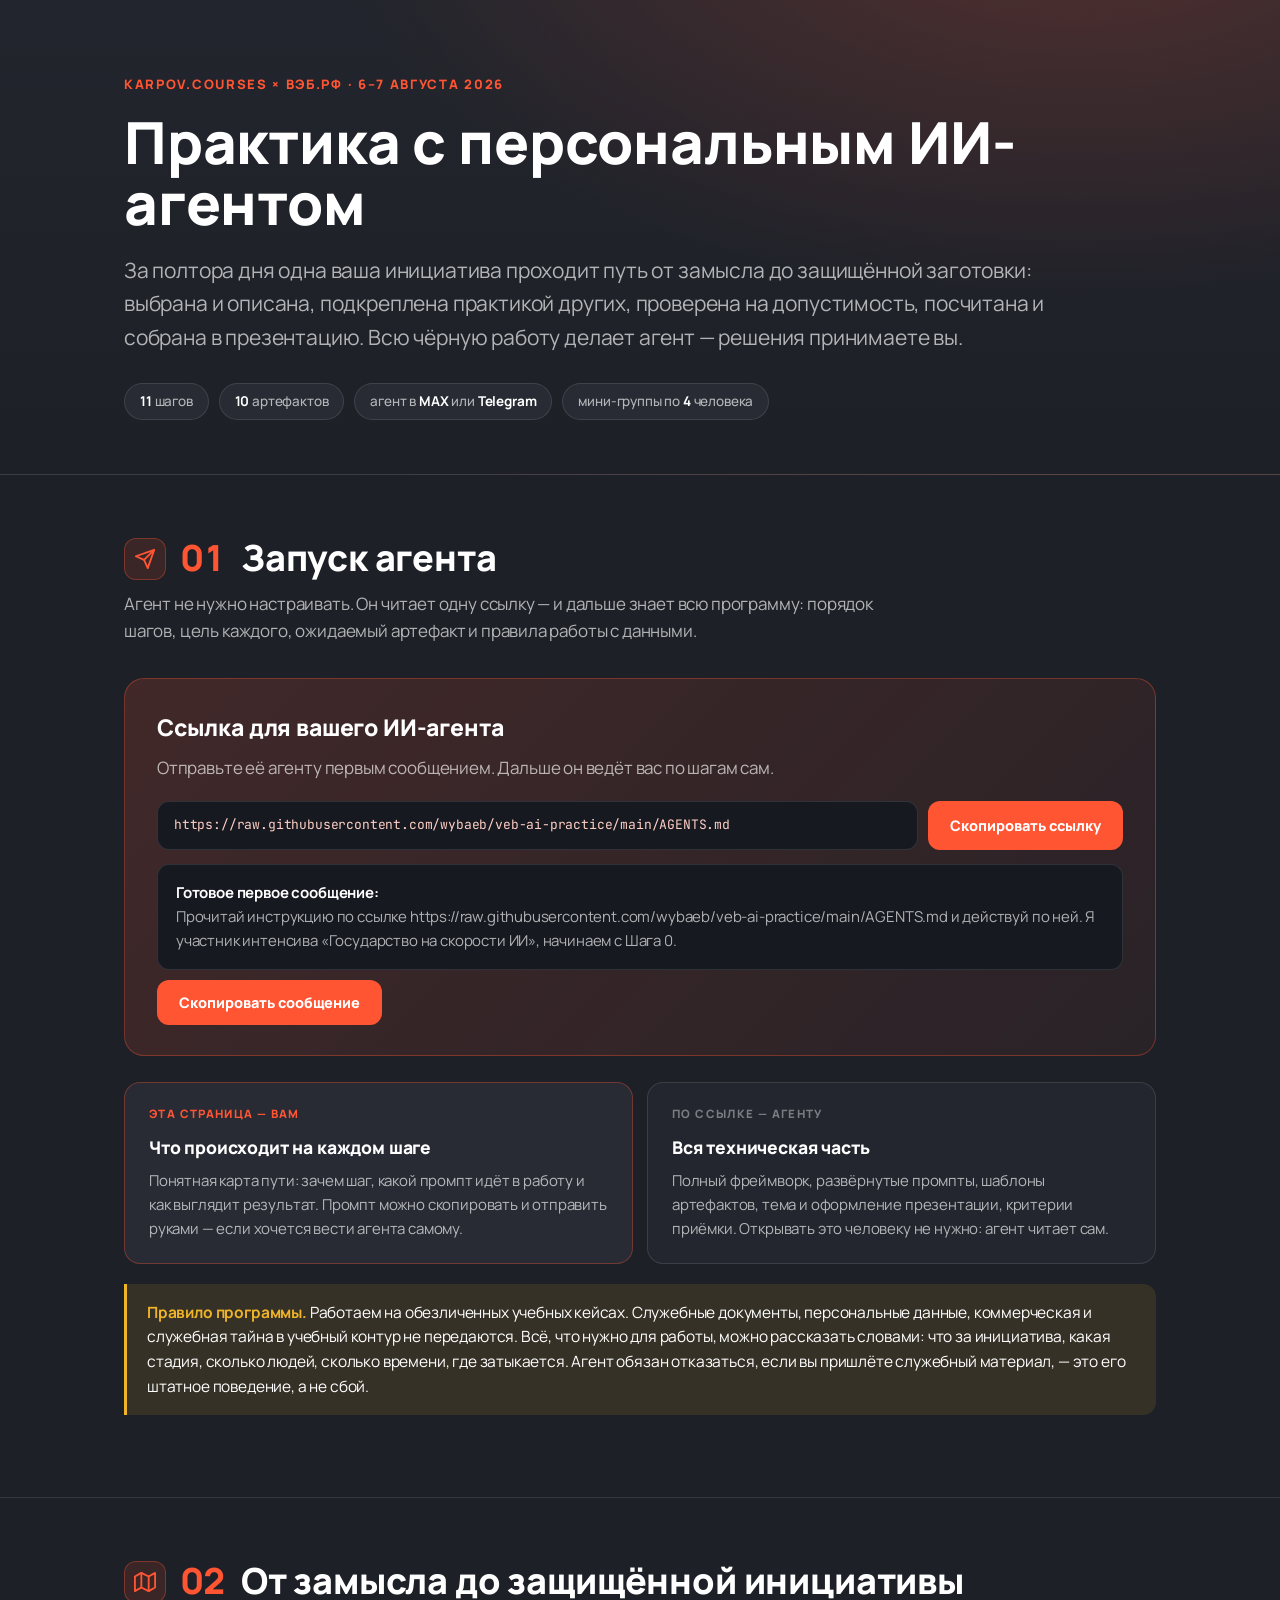
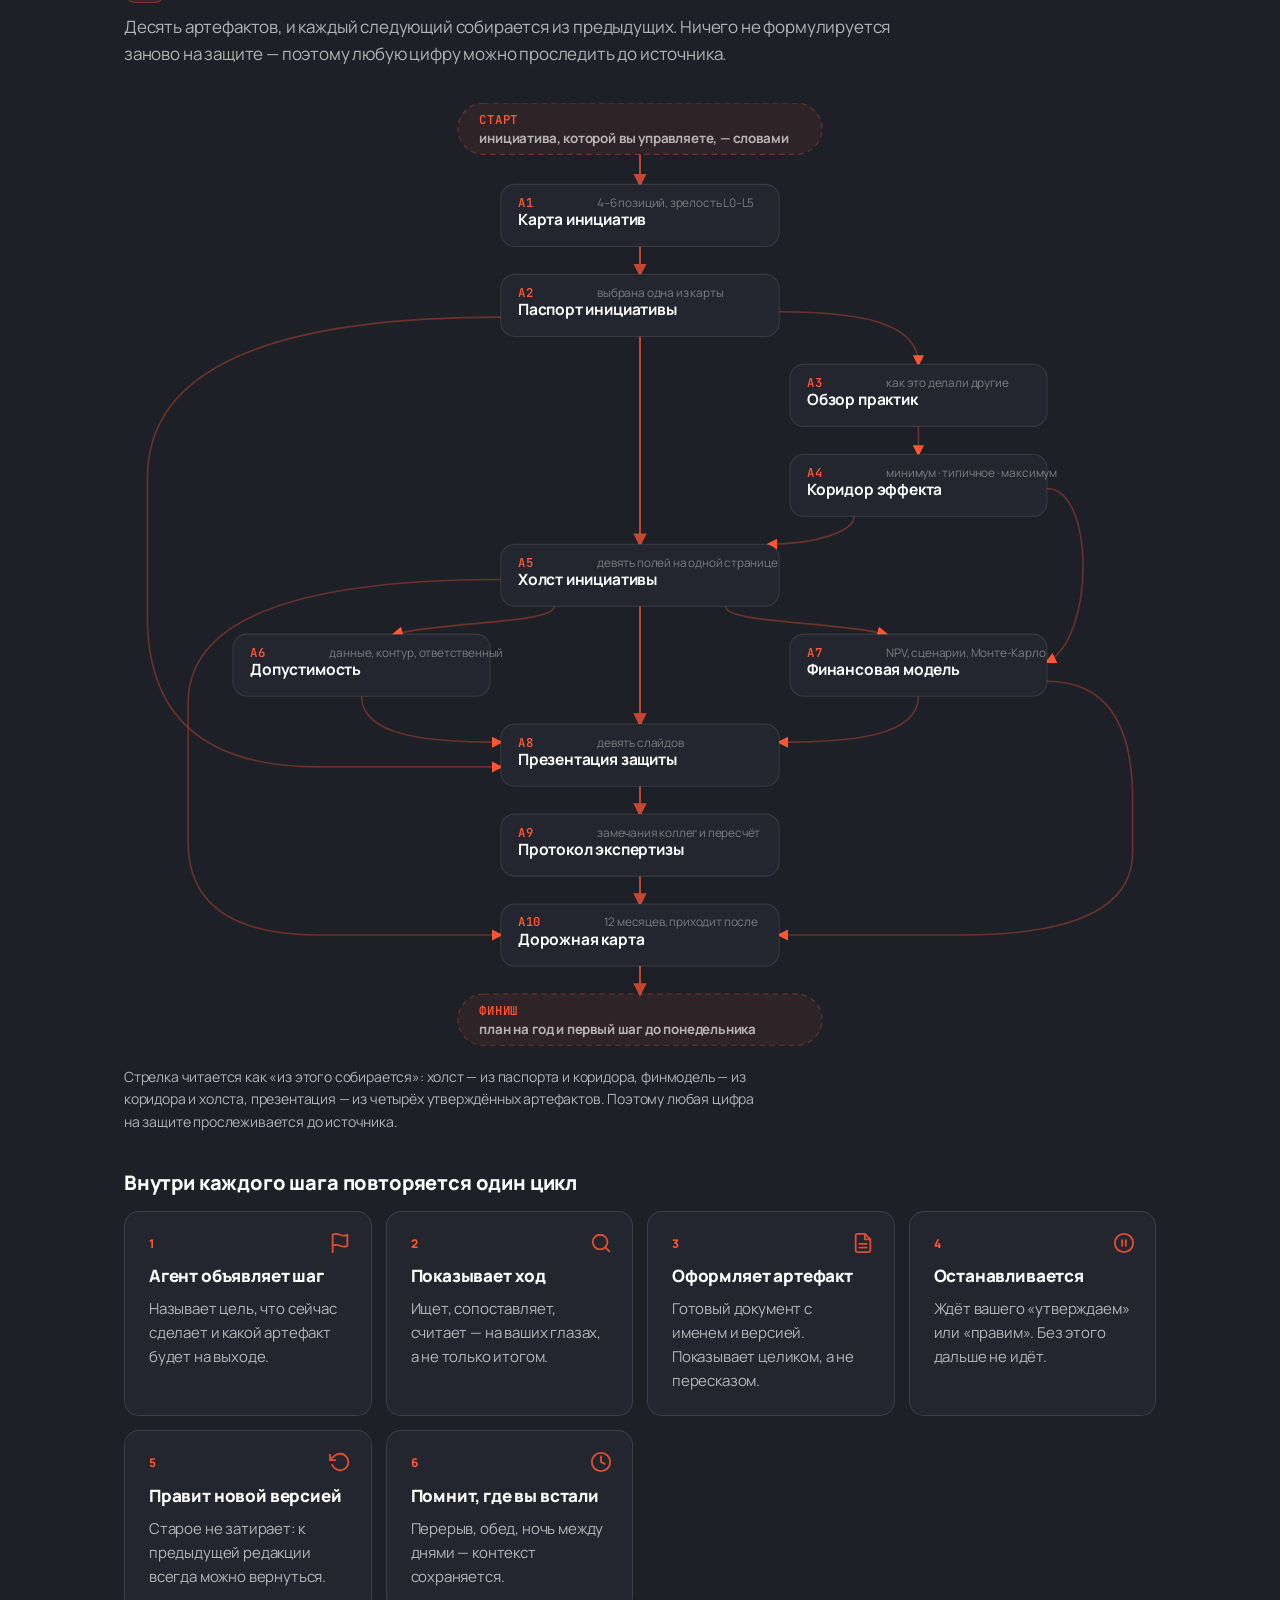
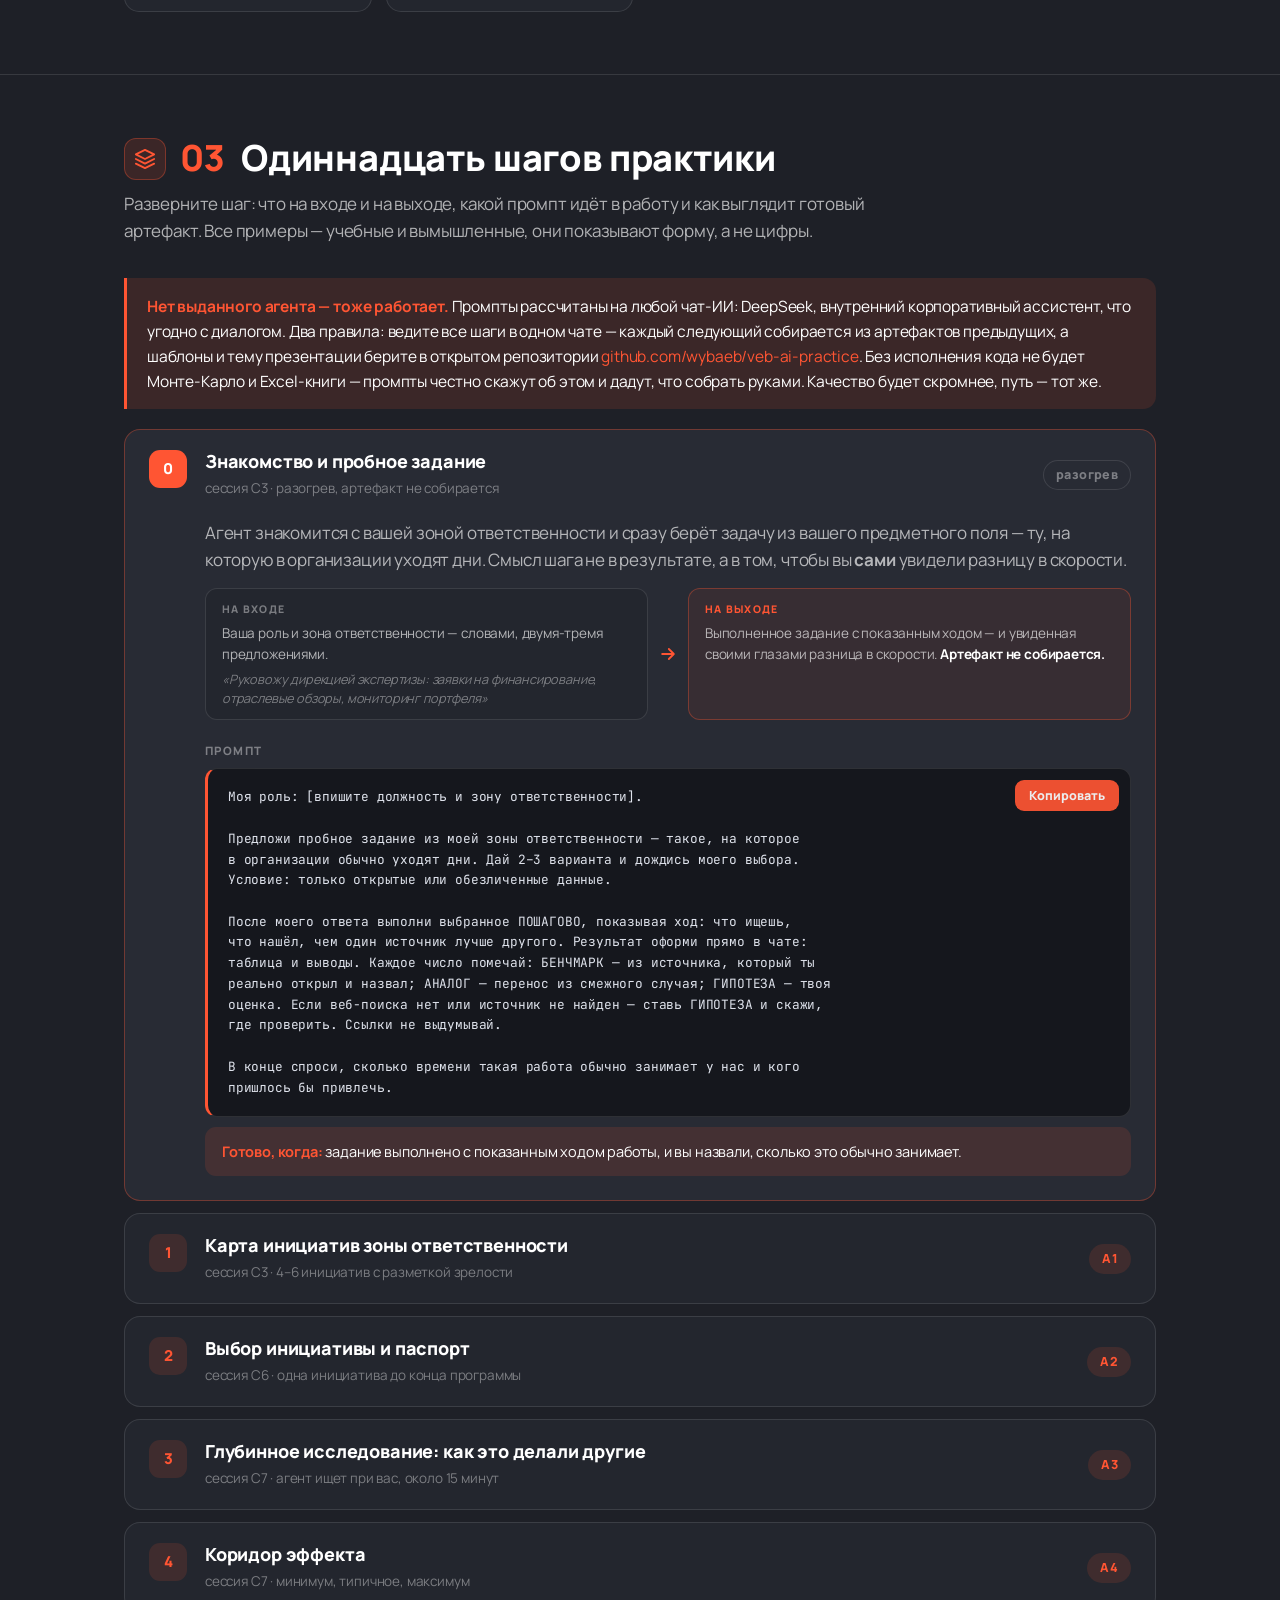
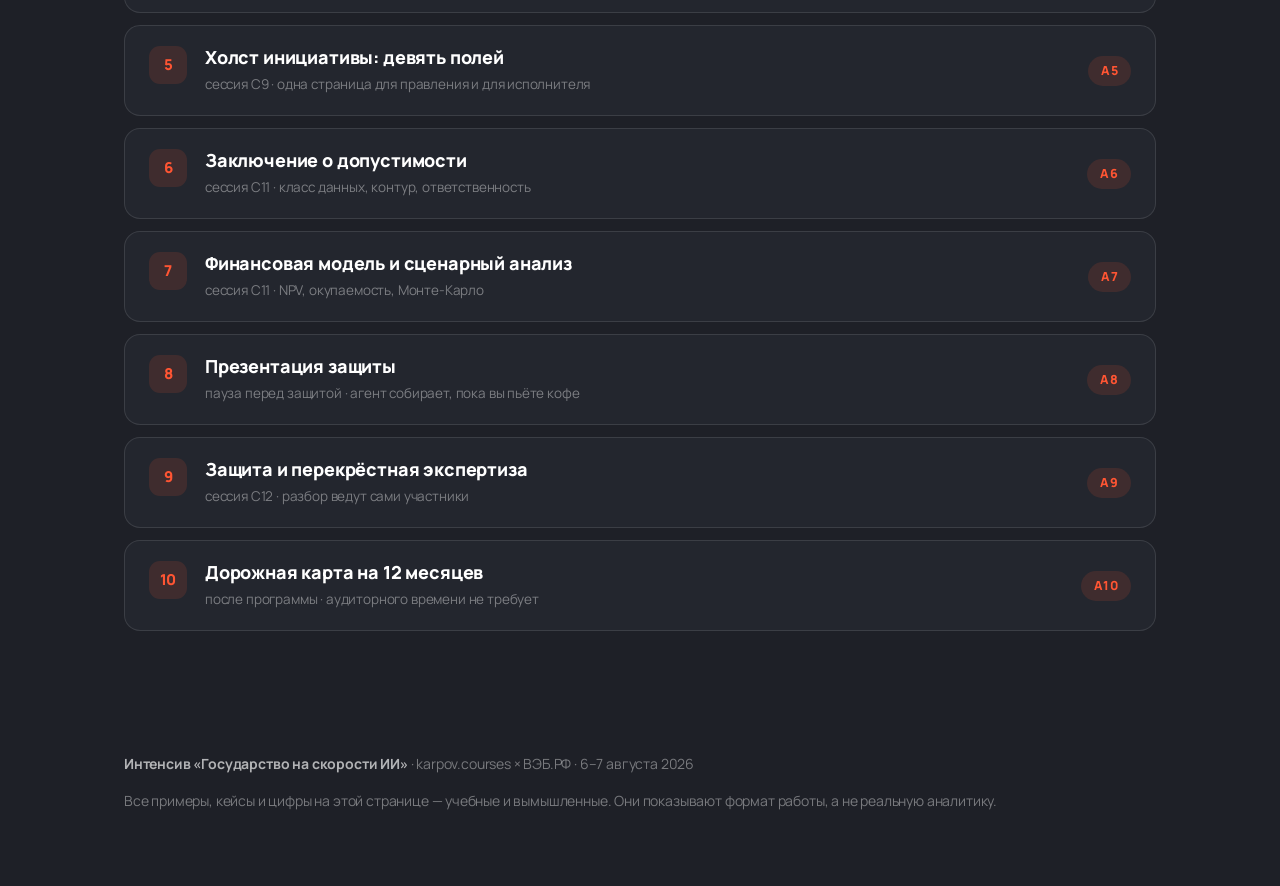
==== commit 1e242be8: "Тренажёр: схема артефактов SVG, вход/выход у шагов, промпты для любого чат-ИИ - карта артефактов — н" ====
--- a/src/app.html
+++ b/src/app.html
@@ -45,6 +45,10 @@
 section:last-of-type{border-bottom:0}
 h2{font-size:clamp(25px,3.4vw,36px);font-weight:800;margin:0 0 10px;line-height:1.14}
 h2 .num{color:var(--brand);font-variant-numeric:tabular-nums;margin-right:.45em}
+h2 .hic{width:42px;height:42px;padding:9px;box-sizing:border-box;background:var(--brand-soft);
+  border:1px solid var(--brand-line);border-radius:12px;color:var(--brand);
+  vertical-align:-9px;margin-right:15px;fill:none;stroke:currentColor;stroke-width:2;
+  stroke-linecap:round;stroke-linejoin:round}
 .sub{color:var(--ink2);max-width:46em;margin:0 0 34px;font-size:17px}
 h3{font-size:20px;font-weight:800;margin:34px 0 12px}
 
@@ -74,25 +78,6 @@
 .side.you .who{color:var(--brand)}
 .side h4{margin:0 0 8px;font-size:17.5px;font-weight:800}
 .side p{margin:0;color:var(--ink2);font-size:15px}
-
-/* ── маршрут ───────────────────────────────────────── */
-.track{display:flex;flex-direction:column;gap:16px}
-.lane{display:flex;gap:12px;align-items:stretch;overflow-x:auto;padding:2px 2px 6px}
-.lane>*{position:relative}
-.node{flex:1 1 158px;min-width:158px;background:var(--bg2);border:1px solid var(--line);
-  border-radius:14px;padding:13px 15px}
-/* стрелка рисуется в зазоре перед каждым блоком, кроме первого в ряду */
-.lane>*+*::before{content:'';position:absolute;left:-13px;top:50%;width:12px;height:1px;
-  background:var(--brand-line)}
-.lane>*+*::after{content:'';position:absolute;left:-6px;top:50%;margin-top:-3.5px;
-  border:3.5px solid transparent;border-left-color:var(--brand)}
-.node .code{color:var(--brand);font-weight:800;font-size:12px;letter-spacing:.07em}
-.node .nm{font-size:14px;font-weight:700;color:var(--ink);margin-top:4px;line-height:1.3}
-.node .from{color:var(--ink3);font-size:11.5px;margin-top:7px;line-height:1.35}
-.cap{flex:0 0 auto;min-width:132px;max-width:158px;border-radius:14px;padding:13px 15px;
-  border:1px dashed var(--brand-line);background:rgba(255,85,51,.07)}
-.cap .code{color:var(--brand);font-weight:800;font-size:11.5px;letter-spacing:.1em;text-transform:uppercase}
-.cap .nm{font-size:13.5px;color:var(--ink2);margin-top:5px;line-height:1.35}
 
 /* ── шаги ──────────────────────────────────────────── */
 .steps{display:flex;flex-direction:column;gap:12px}
@@ -111,10 +96,26 @@
 .art.none{background:transparent;color:var(--ink3);box-shadow:inset 0 0 0 1px var(--line)}
 .stepbody{padding:0 24px 24px 80px}
 .stepbody p{color:var(--ink2);margin:0 0 14px}
-.stepbody ul{margin:0 0 16px;padding-left:1.15em;color:var(--ink2)}
-.stepbody li{margin-bottom:7px}
-.stepbody li::marker{color:var(--brand)}
+.stepbody ul{margin:0 0 16px;padding-left:2px;color:var(--ink2);list-style:none}
+.stepbody li{margin-bottom:7px;position:relative;padding-left:23px}
+.stepbody li::before{content:'';position:absolute;left:0;top:.42em;width:13px;height:13px;background:var(--brand);
+  -webkit-mask:url("data:image/svg+xml;utf8,<svg xmlns='http://www.w3.org/2000/svg' viewBox='0 0 24 24'><path d='M5 12h13M13 6l6 6-6 6' fill='none' stroke='black' stroke-width='2.6' stroke-linecap='round' stroke-linejoin='round'/></svg>") center/contain no-repeat;
+  mask:url("data:image/svg+xml;utf8,<svg xmlns='http://www.w3.org/2000/svg' viewBox='0 0 24 24'><path d='M5 12h13M13 6l6 6-6 6' fill='none' stroke='black' stroke-width='2.6' stroke-linecap='round' stroke-linejoin='round'/></svg>") center/contain no-repeat}
 .label{font-size:11.5px;font-weight:800;letter-spacing:.12em;text-transform:uppercase;color:var(--ink3);margin:22px 0 8px}
+
+/* ── вход и выход шага ─────────────────────────────── */
+.io{display:flex;gap:10px;align-items:stretch;margin:0 0 6px;flex-wrap:wrap}
+.iobox{flex:1 1 250px;background:var(--bg2);border:1px solid var(--line);border-radius:12px;padding:12px 16px;min-width:0}
+.iobox .k{font-size:10.5px;font-weight:800;letter-spacing:.12em;text-transform:uppercase;color:var(--ink3);margin-bottom:6px}
+.iobox.out{border-color:var(--brand-line);background:rgba(255,85,51,.07)}
+.iobox.out .k{color:var(--brand)}
+.iobox .v{font-size:13.5px;color:var(--ink2);line-height:1.5}
+.iobox .v b{color:var(--ink)}
+.iobox .ac{font-family:var(--mono);font-weight:600;font-size:12px;color:var(--brand)}
+.iobox .q{font-style:italic;color:var(--ink3);font-size:12.8px;margin-top:6px;line-height:1.45}
+.ioarr{flex:0 0 auto;display:flex;align-items:center;color:var(--brand)}
+.ioarr svg{width:20px;height:20px;fill:none;stroke:currentColor;stroke-width:2.2;stroke-linecap:round;stroke-linejoin:round}
+@media(max-width:640px){.ioarr{display:none}}
 pre.prompt{background:#15171d;border:1px solid var(--line);border-left:3px solid var(--brand);
   border-radius:12px;padding:18px 20px;overflow-x:auto;margin:0 0 10px;
   font-family:var(--mono);font-size:12.8px;line-height:1.62;color:#dfe3ec;white-space:pre-wrap}
@@ -145,7 +146,7 @@
 .field{background:var(--bg2);border:1px solid var(--line);border-radius:11px;padding:11px 13px}
 .field .n{color:var(--brand);font-size:10.5px;font-weight:800;letter-spacing:.07em;text-transform:uppercase}
 .field .v{font-size:12.8px;color:var(--ink2);margin-top:4px;line-height:1.4}
-.deck6{display:grid;grid-template-columns:repeat(auto-fit,minmax(190px,1fr));gap:10px}
+.deckgrid{display:grid;grid-template-columns:repeat(auto-fit,minmax(190px,1fr));gap:10px}
 .sl{background:var(--bg2);border:1px solid var(--line);border-radius:10px;padding:11px 12px;
   min-height:96px;display:flex;flex-direction:column;justify-content:space-between}
 .sl .n{color:var(--ink3);font-family:var(--mono);font-size:11px}
@@ -168,7 +169,9 @@
 /* ── сетки и таблицы ───────────────────────────────── */
 .grid{display:grid;gap:14px}
 .g3{grid-template-columns:repeat(auto-fit,minmax(230px,1fr))}
-.card{background:var(--bg2);border:1px solid var(--line);border-radius:15px;padding:22px 24px}
+.card{background:var(--bg2);border:1px solid var(--line);border-radius:15px;padding:22px 24px;position:relative}
+.card .cic{position:absolute;top:20px;right:20px;width:22px;height:22px;color:var(--brand);opacity:.85;
+  fill:none;stroke:currentColor;stroke-width:2;stroke-linecap:round;stroke-linejoin:round}
 .card h4{margin:0 0 8px;font-size:17px;font-weight:800}
 .card p{margin:0;color:var(--ink2);font-size:15px}
 .card .tagline{color:var(--brand);font-size:12px;font-weight:800;letter-spacing:.1em;text-transform:uppercase;margin-bottom:9px}
@@ -195,28 +198,44 @@
 .warn{border-left-color:#f0b429;background:rgba(240,180,41,.11)}
 .warn b{color:#f0b429}
 
-/* ── консоль ───────────────────────────────────────── */
-pre.console{background:transparent;border:0;padding:0;
-  overflow-x:auto;font-family:var(--mono);font-size:12.6px;line-height:1.65;color:#cfd5e0;margin:0}
-pre.console .ok{color:#5ed39a}
-pre.console .hi{color:var(--brand)}
+/* ── схема артефактов ──────────────────────────────── */
+.schemewrap{overflow-x:auto;padding:2px}
+.scheme{display:block;width:100%;min-width:660px;height:auto}
+.scheme .nd{fill:var(--bg2);stroke:var(--line)}
+.scheme .cp{fill:rgba(255,85,51,.07);stroke:var(--brand-line);stroke-dasharray:5 4}
+.scheme .code{font-family:var(--mono);font-size:11.5px;font-weight:600;fill:var(--brand);letter-spacing:.06em}
+.scheme .nm{font-family:var(--font);font-size:14.5px;font-weight:700;fill:var(--ink)}
+.scheme .sb{font-family:var(--font);font-size:11px;fill:var(--ink3)}
+.scheme .cap{font-family:var(--font);font-size:12.5px;font-weight:700;fill:var(--ink2)}
+.scheme .edge{fill:none;stroke:var(--brand-line);stroke-width:1.5}
+.scheme .edge.main{stroke:var(--brand);stroke-width:1.8;opacity:.75}
+td.neg{color:#ff8a70;white-space:nowrap}
+td.pos{color:#5ed39a;white-space:nowrap}
 
 footer{padding:46px 0 60px;color:var(--ink3);font-size:14px}
 footer b{color:var(--ink2)}
 @media(max-width:640px){
   .stepbody{padding-left:24px}
   section{padding:46px 0}
-  /* на узком экране маршрут не прокручивается вбок, а переносится по строкам —
-     стрелки при переносе врали бы о порядке, поэтому убираем их */
-  .lane{flex-wrap:wrap;overflow-x:visible}
-  .lane>*+*::before,.lane>*+*::after{display:none}
-  .cap{max-width:none;flex:1 1 100%}
   .kv{grid-template-columns:1fr;gap:2px 0}
   .kv dd{margin-bottom:9px}
 }
 </style>
 </head>
 <body>
+
+<svg xmlns="http://www.w3.org/2000/svg" style="display:none" aria-hidden="true">
+  <symbol id="ic-launch" viewBox="0 0 24 24"><path d="M22 2 11 13"/><path d="M22 2 15 22l-4-9-9-4z"/></symbol>
+  <symbol id="ic-route" viewBox="0 0 24 24"><path d="M1 6v16l7-4 8 4 7-4V2l-7 4-8-4z"/><path d="M8 2v16M16 6v16"/></symbol>
+  <symbol id="ic-steps" viewBox="0 0 24 24"><path d="m12 2 10 5-10 5L2 7z"/><path d="m2 12 10 5 10-5"/><path d="m2 17 10 5 10-5"/></symbol>
+  <symbol id="ic-flag" viewBox="0 0 24 24"><path d="M4 15s1-1 4-1 5 2 8 2 4-1 4-1V3s-1 1-4 1-5-2-8-2-4 1-4 1z"/><path d="M4 22v-7"/></symbol>
+  <symbol id="ic-search" viewBox="0 0 24 24"><circle cx="11" cy="11" r="8"/><path d="m21 21-4.3-4.3"/></symbol>
+  <symbol id="ic-file" viewBox="0 0 24 24"><path d="M14 2H6a2 2 0 0 0-2 2v16a2 2 0 0 0 2 2h12a2 2 0 0 0 2-2V8z"/><path d="M14 2v6h6M16 13H8M16 17H8"/></symbol>
+  <symbol id="ic-pause" viewBox="0 0 24 24"><circle cx="12" cy="12" r="10"/><path d="M10 15V9M14 15V9"/></symbol>
+  <symbol id="ic-versions" viewBox="0 0 24 24"><path d="M1 4v6h6"/><path d="M3.51 15a9 9 0 1 0 2.13-9.36L1 10"/></symbol>
+  <symbol id="ic-memory" viewBox="0 0 24 24"><circle cx="12" cy="12" r="10"/><path d="M12 6v6l4 2"/></symbol>
+  <symbol id="ic-arrow" viewBox="0 0 24 24"><path d="M5 12h13M13 6l6 6-6 6"/></symbol>
+</svg>
 
 <header>
   <div class="wrap">
@@ -237,7 +256,7 @@
 <!-- ══════════════ 1. ЗАПУСК АГЕНТА ══════════════ -->
 <section id="start">
   <div class="wrap">
-    <h2><span class="num">01</span>Запуск агента</h2>
+    <h2><svg class="hic" aria-hidden="true"><use href="#ic-launch"/></svg><span class="num">01</span>Запуск агента</h2>
     <p class="sub">Агент не нужно настраивать. Он читает одну ссылку — и дальше знает всю программу:
       порядок шагов, цель каждого, ожидаемый артефакт и правила работы с данными.</p>
 
@@ -284,56 +303,102 @@
 <!-- ══════════════ 2. МАРШРУТ ══════════════ -->
 <section id="route">
   <div class="wrap">
-    <h2><span class="num">02</span>От замысла до защищённой инициативы</h2>
+    <h2><svg class="hic" aria-hidden="true"><use href="#ic-route"/></svg><span class="num">02</span>От замысла до защищённой инициативы</h2>
     <p class="sub">Десять артефактов, и каждый следующий собирается из предыдущих. Ничего
       не формулируется заново на защите — поэтому любую цифру можно проследить до источника.</p>
 
-    <div class="track">
-      <div class="lane">
-        <div class="cap"><div class="code">старт</div>
-          <div class="nm">Инициатива, которой вы управляете, — пока словами</div></div>
-        <div class="node"><div class="code">A1</div><div class="nm">Карта инициатив</div>
-          <div class="from">4–6 позиций с разметкой зрелости</div></div>
-        <div class="node"><div class="code">A2</div><div class="nm">Паспорт инициативы</div>
-          <div class="from">выбрана одна — из A1</div></div>
-        <div class="node"><div class="code">A3</div><div class="nm">Обзор практик</div>
-          <div class="from">как это делали другие</div></div>
-      </div>
-      <div class="lane">
-        <div class="node"><div class="code">A4</div><div class="nm">Коридор эффекта</div>
-          <div class="from">минимум · типичное · максимум</div></div>
-        <div class="node"><div class="code">A5</div><div class="nm">Холст инициативы</div>
-          <div class="from">← A2 + A4 · девять полей</div></div>
-        <div class="node"><div class="code">A6</div><div class="nm">Допустимость</div>
-          <div class="from">данные, контур, ответственный</div></div>
-        <div class="node"><div class="code">A7</div><div class="nm">Финансовая модель</div>
-          <div class="from">← A4 + A5 · NPV и сценарии</div></div>
-      </div>
-      <div class="lane">
-        <div class="node"><div class="code">A8</div><div class="nm">Презентация защиты</div>
-          <div class="from">← A2 + A5 + A6 + A7</div></div>
-        <div class="node"><div class="code">A9</div><div class="nm">Протокол экспертизы</div>
-          <div class="from">замечания коллег и пересчёт</div></div>
-        <div class="node"><div class="code">A10</div><div class="nm">Дорожная карта</div>
-          <div class="from">12 месяцев, приходит после</div></div>
-        <div class="cap"><div class="code">финиш</div>
-          <div class="nm">План на год и первый шаг до ближайшего понедельника</div></div>
-      </div>
+    <div class="schemewrap">
+      <svg class="scheme" viewBox="0 0 960 884" role="img"
+           aria-label="Схема сборки десяти артефактов: каждый собирается из уже утверждённых">
+        <defs><marker id="arr" viewBox="0 0 10 10" refX="8" refY="5" markerWidth="7" markerHeight="7"
+          orient="auto-start-reverse"><path d="M0 0 10 5 0 10z" fill="#ff5533"/></marker></defs>
+
+        <!-- рёбра: стрелка ведёт от источника к тому, что из него собирается -->
+        <path class="edge main" d="M480 48V76" marker-end="url(#arr)"/>
+        <path class="edge main" d="M480 134V160" marker-end="url(#arr)"/>
+        <path class="edge main" d="M480 218V412" marker-end="url(#arr)"/>
+        <path class="edge main" d="M480 470V580" marker-end="url(#arr)"/>
+        <path class="edge main" d="M480 638V664" marker-end="url(#arr)"/>
+        <path class="edge main" d="M480 722V748" marker-end="url(#arr)"/>
+        <path class="edge main" d="M480 806V832" marker-end="url(#arr)"/>
+
+        <path class="edge" d="M610 195C700 195 740 210 740 244" marker-end="url(#arr)"/>
+        <path class="edge" d="M740 302V328" marker-end="url(#arr)"/>
+        <path class="edge" d="M680 386C680 400 645 412 600 412" marker-end="url(#arr)"/>
+        <path class="edge" d="M400 470C400 486 300 484 250 496" marker-end="url(#arr)"/>
+        <path class="edge" d="M560 470C560 486 660 484 710 496" marker-end="url(#arr)"/>
+        <path class="edge" d="M860 360C905 360 905 500 860 522" marker-end="url(#arr)"/>
+        <path class="edge" d="M220 554C220 592 285 597 350 597" marker-end="url(#arr)"/>
+        <path class="edge" d="M740 554C740 592 675 597 610 597" marker-end="url(#arr)"/>
+        <path class="edge" d="M350 200Q20 200 20 350V480Q20 620 180 620L350 620" marker-end="url(#arr)"/>
+        <path class="edge" d="M350 445Q58 445 58 560V690Q58 777 180 777L350 777" marker-end="url(#arr)"/>
+        <path class="edge" d="M860 540Q940 540 940 650V700Q940 777 780 777L610 777" marker-end="url(#arr)"/>
+
+        <!-- старт и финиш -->
+        <rect class="cp" x="310" y="0" width="340" height="48" rx="24"/>
+        <text class="code" x="330" y="20">СТАРТ</text>
+        <text class="cap" x="330" y="37">инициатива, которой вы управляете, — словами</text>
+
+        <!-- артефакты -->
+        <g><rect class="nd" x="350" y="76" width="260" height="58" rx="13"/>
+          <text class="code" x="366" y="97">A1</text><text class="nm" x="366" y="114">Карта инициатив</text>
+          <text class="sb" x="440" y="97">4–6 позиций, зрелость L0–L5</text></g>
+        <g><rect class="nd" x="350" y="160" width="260" height="58" rx="13"/>
+          <text class="code" x="366" y="181">A2</text><text class="nm" x="366" y="198">Паспорт инициативы</text>
+          <text class="sb" x="440" y="181">выбрана одна из карты</text></g>
+        <g><rect class="nd" x="620" y="244" width="240" height="58" rx="13"/>
+          <text class="code" x="636" y="265">A3</text><text class="nm" x="636" y="282">Обзор практик</text>
+          <text class="sb" x="710" y="265">как это делали другие</text></g>
+        <g><rect class="nd" x="620" y="328" width="240" height="58" rx="13"/>
+          <text class="code" x="636" y="349">A4</text><text class="nm" x="636" y="366">Коридор эффекта</text>
+          <text class="sb" x="710" y="349">минимум · типичное · максимум</text></g>
+        <g><rect class="nd" x="350" y="412" width="260" height="58" rx="13"/>
+          <text class="code" x="366" y="433">A5</text><text class="nm" x="366" y="450">Холст инициативы</text>
+          <text class="sb" x="440" y="433">девять полей на одной странице</text></g>
+        <g><rect class="nd" x="100" y="496" width="240" height="58" rx="13"/>
+          <text class="code" x="116" y="517">A6</text><text class="nm" x="116" y="534">Допустимость</text>
+          <text class="sb" x="190" y="517">данные, контур, ответственный</text></g>
+        <g><rect class="nd" x="620" y="496" width="240" height="58" rx="13"/>
+          <text class="code" x="636" y="517">A7</text><text class="nm" x="636" y="534">Финансовая модель</text>
+          <text class="sb" x="710" y="517">NPV, сценарии, Монте-Карло</text></g>
+        <g><rect class="nd" x="350" y="580" width="260" height="58" rx="13"/>
+          <text class="code" x="366" y="601">A8</text><text class="nm" x="366" y="618">Презентация защиты</text>
+          <text class="sb" x="440" y="601">девять слайдов</text></g>
+        <g><rect class="nd" x="350" y="664" width="260" height="58" rx="13"/>
+          <text class="code" x="366" y="685">A9</text><text class="nm" x="366" y="702">Протокол экспертизы</text>
+          <text class="sb" x="440" y="685">замечания коллег и пересчёт</text></g>
+        <g><rect class="nd" x="350" y="748" width="260" height="58" rx="13"/>
+          <text class="code" x="366" y="769">A10</text><text class="nm" x="366" y="786">Дорожная карта</text>
+          <text class="sb" x="446" y="769">12 месяцев, приходит после</text></g>
+
+        <rect class="cp" x="310" y="832" width="340" height="48" rx="24"/>
+        <text class="code" x="330" y="852">ФИНИШ</text>
+        <text class="cap" x="330" y="869">план на год и первый шаг до понедельника</text>
+      </svg>
     </div>
+    <p class="sub" style="margin:14px 0 0;font-size:14px">Стрелка читается как «из этого собирается»:
+      холст — из паспорта и коридора, финмодель — из коридора и холста, презентация — из четырёх
+      утверждённых артефактов. Поэтому любая цифра на защите прослеживается до источника.</p>
 
     <h3>Внутри каждого шага повторяется один цикл</h3>
     <div class="grid g3">
-      <div class="card"><div class="tagline">1</div><h4>Агент объявляет шаг</h4>
+      <div class="card"><svg class="cic" aria-hidden="true"><use href="#ic-flag"/></svg>
+        <div class="tagline">1</div><h4>Агент объявляет шаг</h4>
         <p>Называет цель, что сейчас сделает и какой артефакт будет на выходе.</p></div>
-      <div class="card"><div class="tagline">2</div><h4>Показывает ход</h4>
+      <div class="card"><svg class="cic" aria-hidden="true"><use href="#ic-search"/></svg>
+        <div class="tagline">2</div><h4>Показывает ход</h4>
         <p>Ищет, сопоставляет, считает — на ваших глазах, а не только итогом.</p></div>
-      <div class="card"><div class="tagline">3</div><h4>Оформляет артефакт</h4>
+      <div class="card"><svg class="cic" aria-hidden="true"><use href="#ic-file"/></svg>
+        <div class="tagline">3</div><h4>Оформляет артефакт</h4>
         <p>Готовый документ с именем и версией. Показывает целиком, а не пересказом.</p></div>
-      <div class="card"><div class="tagline">4</div><h4>Останавливается</h4>
+      <div class="card"><svg class="cic" aria-hidden="true"><use href="#ic-pause"/></svg>
+        <div class="tagline">4</div><h4>Останавливается</h4>
         <p>Ждёт вашего «утверждаем» или «правим». Без этого дальше не идёт.</p></div>
-      <div class="card"><div class="tagline">5</div><h4>Правит новой версией</h4>
+      <div class="card"><svg class="cic" aria-hidden="true"><use href="#ic-versions"/></svg>
+        <div class="tagline">5</div><h4>Правит новой версией</h4>
         <p>Старое не затирает: к предыдущей редакции всегда можно вернуться.</p></div>
-      <div class="card"><div class="tagline">6</div><h4>Помнит, где вы встали</h4>
+      <div class="card"><svg class="cic" aria-hidden="true"><use href="#ic-memory"/></svg>
+        <div class="tagline">6</div><h4>Помнит, где вы встали</h4>
         <p>Перерыв, обед, ночь между днями — контекст сохраняется.</p></div>
     </div>
   </div>
@@ -342,9 +407,18 @@
 <!-- ══════════════ 3. ШАГИ ══════════════ -->
 <section id="steps">
   <div class="wrap">
-    <h2><span class="num">03</span>Одиннадцать шагов практики</h2>
-    <p class="sub">Разверните шаг: что происходит, какой промпт идёт в работу и как выглядит
-      готовый артефакт. Все примеры — учебные и вымышленные, они показывают форму, а не цифры.</p>
+    <h2><svg class="hic" aria-hidden="true"><use href="#ic-steps"/></svg><span class="num">03</span>Одиннадцать шагов практики</h2>
+    <p class="sub">Разверните шаг: что на входе и на выходе, какой промпт идёт в работу и как
+      выглядит готовый артефакт. Все примеры — учебные и вымышленные, они показывают форму,
+      а не цифры.</p>
+
+    <div class="note"><b>Нет выданного агента — тоже работает.</b> Промпты рассчитаны на любой
+      чат-ИИ: DeepSeek, внутренний корпоративный ассистент, что угодно с диалогом. Два правила:
+      ведите все шаги в одном чате — каждый следующий собирается из артефактов предыдущих,
+      а шаблоны и тему презентации берите в открытом репозитории
+      <a href="https://github.com/wybaeb/veb-ai-practice" target="_blank" rel="noopener">github.com/wybaeb/veb-ai-practice</a>.
+      Без исполнения кода не будет Монте-Карло и Excel-книги — промпты честно скажут об этом
+      и дадут, что собрать руками. Качество будет скромнее, путь — тот же.</div>
 
     <div class="steps">
 
@@ -359,15 +433,30 @@
           <p>Агент знакомится с вашей зоной ответственности и сразу берёт задачу из вашего
             предметного поля — ту, на которую в организации уходят дни. Смысл шага не в результате,
             а в том, чтобы вы <b>сами</b> увидели разницу в скорости.</p>
+          <div class="io">
+            <div class="iobox"><div class="k">на входе</div>
+              <div class="v">Ваша роль и зона ответственности — словами, двумя-тремя предложениями.</div>
+              <div class="q">«Руковожу дирекцией экспертизы: заявки на финансирование,
+                отраслевые обзоры, мониторинг портфеля»</div></div>
+            <div class="ioarr"><svg aria-hidden="true"><use href="#ic-arrow"/></svg></div>
+            <div class="iobox out"><div class="k">на выходе</div>
+              <div class="v">Выполненное задание с показанным ходом — и увиденная своими глазами
+                разница в скорости. <b>Артефакт не собирается.</b></div></div>
+          </div>
           <div class="label">промпт</div>
           <div class="promptwrap">
-<pre class="prompt" id="p0">Предложи пробное задание из моей зоны ответственности — такое, на которое
-в организации обычно уходят дни. Дай 2–3 варианта на выбор. Условие: только
-открытые или обезличенные данные.
-
-Выполни выбранное ПОШАГОВО, показывая ход: что ищешь, что нашёл, чем один
-источник лучше другого. Результат оформи документом с таблицей и выводами.
-Каждое число помечай БЕНЧМАРК / АНАЛОГ / ГИПОТЕЗА.
+<pre class="prompt" id="p0">Моя роль: [впишите должность и зону ответственности].
+
+Предложи пробное задание из моей зоны ответственности — такое, на которое
+в организации обычно уходят дни. Дай 2–3 варианта и дождись моего выбора.
+Условие: только открытые или обезличенные данные.
+
+После моего ответа выполни выбранное ПОШАГОВО, показывая ход: что ищешь,
+что нашёл, чем один источник лучше другого. Результат оформи прямо в чате:
+таблица и выводы. Каждое число помечай: БЕНЧМАРК — из источника, который ты
+реально открыл и назвал; АНАЛОГ — перенос из смежного случая; ГИПОТЕЗА — твоя
+оценка. Если веб-поиска нет или источник не найден — ставь ГИПОТЕЗА и скажи,
+где проверить. Ссылки не выдумывай.
 
 В конце спроси, сколько времени такая работа обычно занимает у нас и кого
 пришлось бы привлечь.</pre>
@@ -391,23 +480,40 @@
             на год и главное ограничение подъёма.</p>
           <ul>
             <li>процесс находится на уровне своего <b>самого ручного</b> шага, а не самого продвинутого;</li>
-            <li>целевой уровень — не более чем на два выше текущего;</li>
+            <li>целевой уровень — не более чем на два выше текущего (принятый в методике порог);</li>
             <li>не знаете точных цифр — фиксируется порядок величины с меткой ГИПОТЕЗА.</li>
           </ul>
+          <div class="io">
+            <div class="iobox"><div class="k">на входе</div>
+              <div class="v">Ваши ответы об инициативах — 5–10 минут диалога.</div>
+              <div class="q">«Веду четыре: экспертизу заявок, механизм поддержки экспортёров,
+                мониторинг портфеля, отраслевые обзоры»</div></div>
+            <div class="ioarr"><svg aria-hidden="true"><use href="#ic-arrow"/></svg></div>
+            <div class="iobox out"><div class="k">на выходе</div>
+              <div class="v"><span class="ac">A1</span> <b>Карта инициатив</b> — таблица 4–6 позиций
+                с типом, уровнями и ограничением</div></div>
+          </div>
           <div class="label">промпт</div>
           <div class="promptwrap">
 <pre class="prompt" id="p1">Собери карту моих инициатив. Спроси, чем я управляю: проектные и продуктовые
 (инвестпроект, ГЧП, объект инфраструктуры, механизм поддержки, продукт)
-и процессные (сроки, издержки, качество). Нужно 4–6 позиций.
+и процессные (сроки, издержки, качество). Нужно 4–6 позиций. Спрашивай
+по одной инициативе за раз, не больше 3–4 вопросов в сообщении.
 
 По каждой уточни: тип, стадия, какой процесс затрагивает, сколько людей,
 как часто, сколько занимает.
 
-Для затрагиваемого процесса определи уровень L0–L5, задав пять вопросов:
-кто принимает решение; что с нетиповым случаем; откуда берутся данные;
-кто отвечает за ошибку; как узнают о поломке. КЛАССИФИЦИРУЙ ПО САМОМУ
-РУЧНОМУ ШАГУ. Предложи целевой уровень на 12 месяцев, максимум +2,
-и назови главное ограничение: данные / люди / регламент / интеграции.
+Для затрагиваемого процесса определи уровень по шкале: L0 — ручная работа
+или жёсткие правила/RPA без ИИ; L1 — ИИ-ассистент готовит черновик, человек
+проверяет; L2 — база знаний с ответами и цитированием (RAG); L3 — агент
+с интеграциями действует по регламенту; L4 — автономный агент, человек
+только на исключениях; L5 — самоуправляемый процесс, надзор по метрикам.
+
+Уровень определяй пятью вопросами: кто принимает решение; что с нетиповым
+случаем; откуда берутся данные; кто отвечает за ошибку; как узнают
+о поломке. КЛАССИФИЦИРУЙ ПО САМОМУ РУЧНОМУ ШАГУ. Предложи целевой уровень
+на 12 месяцев, максимум +2, и назови главное ограничение: данные / люди /
+регламент / интеграции.
 
 Итог — таблица. Затем спроси, где я завысил оценку, а где занизил.</pre>
             <button class="copy" data-copy="#p1">Копировать</button>
@@ -453,24 +559,38 @@
             зону, в которой изменение будет воспринято как утрата профессиональной роли, первой она
             не берётся — независимо от величины эффекта. Первый проект определяет отношение к ИИ
             на годы вперёд, и проваливается он из-за людей, а не из-за технологии.</div>
+          <div class="io">
+            <div class="iobox"><div class="k">на входе</div>
+              <div class="v"><span class="ac">A1</span> утверждённая карта инициатив —
+                в том же чате или вставленная руками</div></div>
+            <div class="ioarr"><svg aria-hidden="true"><use href="#ic-arrow"/></svg></div>
+            <div class="iobox out"><div class="k">на выходе</div>
+              <div class="v"><span class="ac">A2</span> <b>Паспорт инициативы</b> — одна выбранная,
+                описанная девятью строками</div></div>
+          </div>
           <div class="label">промпт</div>
           <div class="promptwrap">
-<pre class="prompt" id="p2">Оцени инициативы из карты по четырём критериям (1–5): значимость для повестки
-организации; доступность данных; скорость проверяемого результата; цена ошибки
-(НИЖЕ — лучше). Сведи в таблицу с комментарием по каждой строке.
+<pre class="prompt" id="p2">Оцени инициативы из карты шага 1. Если карты нет в этом чате — остановись
+и попроси её вставить, ничего не придумывай.
+
+Критерии (1–5): значимость для повестки организации; доступность данных;
+скорость проверяемого результата; цена ошибки (НИЖЕ — лучше). Сведи
+в таблицу с комментарием по каждой строке.
 
 Прогони тест на организационную готовность: «Если завтра часть этой работы
 начнёт делать агент — почувствует ли кто-то, что у него забрали профессию?»
 Если ДА — инициатива не берётся первой, даже при большом эффекте.
 
 Предложи основную и запасную, обоснуй. Назови, кто должен стать союзником
-и чьё возражение наиболее вероятно.
-
-После подтверждения собери ПАСПОРТ: процесс-кандидат и адресат — какой процесс
+и чьё возражение наиболее вероятно. Остановись и дождись моего подтверждения.
+
+Только после него собери ПАСПОРТ: процесс-кандидат и адресат — какой процесс
 или целевую функцию меняем и для кого (без слова «оптимизация»);
 тип; границы и владелец; стадия; метрики опережающие и запаздывающие;
-минимальный класс ИИ-решения и почему именно он; ожидаемый эффект в натуральных
-единицах с меткой достоверности; обоснование выбора и вывод теста.</pre>
+минимальный класс ИИ-решения по шкале «ассистент → база знаний
+с цитированием (RAG) → агент с интеграциями → автономный агент» — и почему
+меньшего мало, а большего избыточно; ожидаемый эффект в натуральных единицах
+с меткой БЕНЧМАРК / АНАЛОГ / ГИПОТЕЗА; обоснование выбора и вывод теста.</pre>
             <button class="copy" data-copy="#p2">Копировать</button>
           </div>
 
@@ -491,7 +611,7 @@
                 <dt>Опережающая метрика</dt><dd>доля заявок с полным пакетом на входе</dd>
                 <dt>Запаздывающая метрика</dt><dd>средний срок прохождения заявки, календарные дни</dd>
                 <dt>Класс ИИ-решения</dt>
-                <dd><b>База знаний со ссылками (L2)</b> — ассистента мало: нужны ответы
+                <dd><b>База знаний с цитированием (RAG, L2)</b> — ассистента мало: нужны ответы
                   с указанием пункта регламента. Агент с интеграциями избыточен: решение
                   всё равно принимает эксперт</dd>
                 <dt>Ожидаемый эффект</dt>
@@ -521,12 +641,25 @@
           <p>Каждое число получает одну из трёх меток. Без исключений:
             <span class="tag bench">БЕНЧМАРК</span> — подтверждено измерением, видна методика;
             <span class="tag analog">АНАЛОГ</span> — перенос из смежного случая;
-            <span class="tag hypo">ГИПОТЕЗА</span> — оценка с погрешностью до 50 %.
+            <span class="tag hypo">ГИПОТЕЗА</span> — оценка с погрешностью до 50 %
+            (принятый в методике порог).
             Заявленный в пресс-релизе эффект — это <span class="tag analog">АНАЛОГ</span>,
             пока не видно, кто и как измерял.</p>
+          <div class="io">
+            <div class="iobox"><div class="k">на входе</div>
+              <div class="v"><span class="ac">A2</span> паспорт — и ваш периметр словами.</div>
+              <div class="q">«Сопоставимы институты и банки развития, смотрим 2020–2025,
+                пресс-релизы — допущения, не данные»</div></div>
+            <div class="ioarr"><svg aria-hidden="true"><use href="#ic-arrow"/></svg></div>
+            <div class="iobox out"><div class="k">на выходе</div>
+              <div class="v"><span class="ac">A3</span> <b>Обзор практик</b> — 3–7 случаев со ссылками,
+                метками и разделом «чего найти не удалось»</div></div>
+          </div>
           <div class="label">промпт</div>
           <div class="promptwrap">
-<pre class="prompt" id="p3">Собери доказательную базу по нашей инициативе.
+<pre class="prompt" id="p3">Собери доказательную базу по нашей инициативе. Первой строкой ответа сообщи,
+есть ли у тебя веб-поиск. Если нет — работай по памяти и пометь весь обзор:
+«требует верификации источников».
 
 Сначала согласуй периметр ВОПРОСАМИ: какие организации считаем сопоставимыми
 (институты развития, банки развития, крупные корпорации, зарубежная практика);
@@ -536,13 +669,16 @@
 
 Выполняй ПОШАГОВО, комментируя ход. По каждому найденному случаю зафиксируй:
 организация и страна, год; что именно сделано; какой результат достигнут и КАК
-измерялся; на чём инициатива буксовала; ссылка на источник.
+измерялся; на чём инициатива буксовала; ссылка на источник. Если источник
+не открыт поиском — URL не пиши: только название публикации и год с пометкой
+«не проверено».
 
 Размечай достоверность: БЕНЧМАРК — подтверждено измерением, видна методика;
 АНАЛОГ — перенос из смежного случая; ГИПОТЕЗА — оценка ±50 %. Заявленный
 в публикации эффект — это АНАЛОГ, а не БЕНЧМАРК.
 
-Отдельным разделом — «Чего найти не удалось». Пробелы не заполняй.</pre>
+Отдельным разделом — «Чего найти не удалось». Пробелы не заполняй: выдуманный
+случай хуже пробела, сомневаешься в реальности — переноси в этот раздел.</pre>
             <button class="copy" data-copy="#p3">Копировать</button>
           </div>
 
@@ -589,18 +725,32 @@
           <p>Из справки собирается диапазон по каждому эффекту, с источником на каждой границе.
             Отдельно проверяется бюджетируемость: высвобожденные часы, которые никуда не деваются,
             экономией не являются.</p>
+          <div class="io">
+            <div class="iobox"><div class="k">на входе</div>
+              <div class="v"><span class="ac">A3</span> утверждённый обзор практик — со всеми
+                метками достоверности</div></div>
+            <div class="ioarr"><svg aria-hidden="true"><use href="#ic-arrow"/></svg></div>
+            <div class="iobox out"><div class="k">на выходе</div>
+              <div class="v"><span class="ac">A4</span> <b>Коридор эффекта</b> — три границы
+                с источниками и признаком бюджетируемости</div></div>
+          </div>
           <div class="label">промпт</div>
           <div class="promptwrap">
-<pre class="prompt" id="p4">Построй коридор эффекта по собранной справке.
+<pre class="prompt" id="p4">Построй коридор эффекта по справке шага 3. Если справки нет в этом чате —
+остановись и запроси её, ничего не придумывай.
 
 Выпиши все встречающиеся эффекты. По каждому ответь, переносится ли он на нашу
 инициативу; если нет — назови причину и исключи.
 
 По переносимым построй коридор: МИНИМУМ (худший подтверждённый), ТИПИЧНОЕ
 (медиана), МАКСИМУМ (лучший подтверждённый). К КАЖДОЙ границе привяжи источник
-и метку достоверности.
+и метку достоверности. Разные по смыслу метрики в один коридор не смешивай.
+Если по эффекту есть только одна точка — коридор не строй: зафиксируй её,
+пометь «нужна вторая точка» и бери минимумом с консервативным дисконтом.
 
 Переведи в натуральные единицы нашей инициативы, показав пересчёт формулой.
+Если для формулы не хватает нашего базового значения — не подставляй своё:
+спроси число у меня.
 
 Прогони каждый эффект через проверку на бюджетируемость: приведёт ли он
 к сокращению затрат, к появлению нового результата — или ни к чему.
@@ -658,10 +808,20 @@
           <div class="note"><b>Две ошибки, из-за которых холст не работает:</b> завышенный класс
             решения в поле 4 и пустые поля 6 и 8. Защита без опережающих метрик и без числового
             критерия пилота не даёт оснований для решения о продолжении.</div>
+          <div class="io">
+            <div class="iobox"><div class="k">на входе</div>
+              <div class="v"><span class="ac">A2</span> паспорт и <span class="ac">A4</span> коридор
+                эффекта — оба уже утверждённые</div></div>
+            <div class="ioarr"><svg aria-hidden="true"><use href="#ic-arrow"/></svg></div>
+            <div class="iobox out"><div class="k">на выходе</div>
+              <div class="v"><span class="ac">A5</span> <b>Холст инициативы</b> — девять полей
+                на одной странице, для правления и для исполнителя</div></div>
+          </div>
           <div class="label">промпт</div>
           <div class="promptwrap">
 <pre class="prompt" id="p5">Веди меня по холсту инициативы. По ОДНОМУ полю за раз, после каждого показывай
 формулировку и жди подтверждения. Предлагай варианты, но не решай за меня.
+После последнего поля собери весь холст одним сообщением.
 
 Держи рамку рычага: ИИ — сквозная технология, холст строится вокруг
 процесса-кандидата, который меняем; роль ИИ — та, что раньше была у человека.
@@ -671,7 +831,8 @@
 2) проблема или возможность — почему сейчас; 3) предлагаемое решение;
 4) роль ИИ — МИНИМАЛЬНЫЙ класс, закрывающий требование (ассистент / база знаний /
 агент с интеграциями / автономный агент), с обоснованием, почему меньшего мало,
-а большего избыточно; 5) ожидаемые выгоды из коридора эффекта, с метками;
+а большего избыточно; 5) ожидаемые выгоды из коридора эффекта, с метками
+достоверности БЕНЧМАРК / АНАЛОГ / ГИПОТЕЗА из шага 4;
 6) метрики раздельно — опережающие и запаздывающие, обе измеримы;
 7) необходимые данные и инструменты; 8) пилотная проверка: объём, срок
 и КРИТЕРИЙ «сработало / не сработало» ЧИСЛОМ; 9) шаги и ресурсы, трудозатраты
@@ -694,7 +855,7 @@
                 <div class="field"><div class="n">3 · Решение</div>
                   <div class="v">База знаний по регламенту + автопроверка пакета документов</div></div>
                 <div class="field"><div class="n">4 · Роль ИИ</div>
-                  <div class="v"><b>L2, база знаний.</b> Ассистента мало — нужна ссылка на пункт.
+                  <div class="v"><b>L2, база знаний с цитированием.</b> Ассистента мало — нужна ссылка на пункт.
                     Интеграции избыточны — решает эксперт</div></div>
                 <div class="field"><div class="n">5 · Выгоды</div>
                   <div class="v">Срок 42 → 34 дн, возвраты −15 % <span class="tag bench">Б</span></div></div>
@@ -730,13 +891,27 @@
           <p>Определяется класс обрабатываемых данных и допустимый контур размещения, фиксируются
             три обязательные строки и собирается чек-лист требований к договору. Если классов
             несколько — требование определяется <b>самым строгим</b> из них.</p>
+          <div class="io">
+            <div class="iobox"><div class="k">на входе</div>
+              <div class="v"><span class="ac">A5</span> холст — прежде всего поле 7:
+                какие данные и инструменты нужны решению</div></div>
+            <div class="ioarr"><svg aria-hidden="true"><use href="#ic-arrow"/></svg></div>
+            <div class="iobox out"><div class="k">на выходе</div>
+              <div class="v"><span class="ac">A6</span> <b>Заключение о допустимости</b> — класс
+                данных, контур, три обязательные строки, вопросы к юристу</div></div>
+          </div>
           <div class="label">промпт</div>
           <div class="promptwrap">
 <pre class="prompt" id="p6">Подготовь заключение о допустимости нашего решения. Ты НЕ даёшь юридическую
 квалификацию — ты готовишь материал для проверки юристом.
 
 Определи класс обрабатываемых данных по матрице уровней значимости. Если классов
-несколько — решение определяется САМЫМ СТРОГИМ.
+несколько — решение определяется САМЫМ СТРОГИМ. Если матрицы методики нет
+под рукой, держись шкалы: открытые данные → любой контур; персональные
+данные → облако на территории РФ и строже; коммерческая тайна →
+изолированный контур провайдера и строже; служебная тайна и КИИ →
+аттестованный закрытый контур; гостайна → сертифицированный контур
+организации.
 
 Выбери контур из пяти (открытое зарубежное облако / российское облако /
 изолированный контур провайдера / аттестованный закрытый контур / собственная
@@ -798,13 +973,25 @@
             видно, как меняется вывод.</p>
           <ul>
             <li>эффекты берутся по <b>консервативной</b> границе коридора;</li>
-            <li>сопровождение — отдельной строкой, 15–30 % стоимости внедрения в год;</li>
+            <li>сопровождение — отдельной строкой, 15–30 % стоимости внедрения в год*;</li>
             <li>небюджетируемые эффекты в модель не идут, но называются на защите;</li>
             <li>вторая форма артефакта — <b>Excel-книга с живыми формулами</b>
               (finmodel.xlsx): листы «Константы», «Гипотезы», «Бенчмарки», «Модель»
               и «График NPV» — вычисление прослеживается от исходных параметров
               до NPV прямо в ячейках.</li>
           </ul>
+          <p><small>* Ориентир <a href="https://www.gartner.com/en/information-technology/glossary/software-maintenance"
+            target="_blank" rel="noopener">Gartner</a>: сопровождение ПО обходится
+            в 15–30 % стоимости разработки ежегодно.</small></p>
+          <div class="io">
+            <div class="iobox"><div class="k">на входе</div>
+              <div class="v"><span class="ac">A4</span> коридор и <span class="ac">A5</span> холст —
+                плюс ваши базовые числа: ставка, затраты, стоимость часа</div></div>
+            <div class="ioarr"><svg aria-hidden="true"><use href="#ic-arrow"/></svg></div>
+            <div class="iobox out"><div class="k">на выходе</div>
+              <div class="v"><span class="ac">A7</span> <b>Финансовая модель</b> — NPV, сценарии,
+                Монте-Карло, границы безубыточности + finmodel.xlsx</div></div>
+          </div>
           <div class="label">промпт</div>
           <div class="promptwrap">
 <pre class="prompt" id="p7">Собери финансовую модель инициативы на три года. Считай САМ и показывай ход:
@@ -812,22 +999,29 @@
 
 Собери реестр допущений [допущение | значение | ед. | метка | основание]:
 эффекты по МИНИМУМУ коридора; затраты на внедрение; СОПРОВОЖДЕНИЕ отдельной
-строкой 15–30 % в год; ставка дисконтирования (спроси, какая принята у нас).
+строкой 15–30 % в год. Ставку дисконтирования и все недостающие входные
+значения (стоимость часа, объёмы, доли) спроси у меня — молча не подставляй.
 
 Посчитай денежный поток по годам, NPV и срок окупаемости.
 
 Сценарный анализ: консервативный, базовый, оптимистичный — таблицей.
 
 Монте-Карло: треугольное распределение по границам коридора, не менее 5000
-итераций. Покажи P10 / P50 / P90 по NPV и вероятность NPV > 0. Построй
-гистограмму распределения.
+итераций (принятый в методике порог). Покажи P10 / P50 / P90 по NPV
+и вероятность NPV > 0. Построй гистограмму распределения. Монте-Карло
+и гистограмма — только при реальном исполнении кода: если исполнять код
+не можешь, прямо скажи об этом, P10 / P50 / P90 не выдумывай — дай готовый
+код симуляции, я запущу его сам.
 
 Границы безубыточности: при каком значении каждого из 2–3 ключевых допущений
 NPV обращается в ноль. Сформулируй словами.
 
-Собери Excel-книгу модели: python3 templates/finmodel_xlsx.py -o finmodel.xlsx —
-константы, гипотезы и бенчмарки на отдельных листах, модель живыми формулами,
-график NPV отдельным листом. Чисел руками в книге быть не должно.
+Собери Excel-книгу модели: python3 templates/finmodel_xlsx.py -o finmodel.xlsx
+(шаблон — в репозитории github.com/wybaeb/veb-ai-practice) — константы,
+гипотезы и бенчмарки на отдельных листах, модель живыми формулами, график NPV
+отдельным листом. Чисел руками в книге быть не должно. Если шаблона или
+исполнения кода у тебя нет — запуск не имитируй: выдай макет книги текстом,
+все формулы по ячейкам, я соберу сам.
 
 Затем спроси, какое допущение я хочу подвигать, и пересчитай при нём.</pre>
             <button class="copy" data-copy="#p7">Копировать</button>
@@ -835,22 +1029,24 @@
 
           <div class="label">как выглядит артефакт</div>
           <div class="artifact">
-            <div class="bar"><i></i><b>A7 · Финансовая модель</b> · вывод расчёта</div>
+            <div class="bar"><i></i><b>A7 · Финансовая модель</b> · сценарии и Монте-Карло</div>
             <div class="doc">
-<pre class="console">3. СЦЕНАРИИ
-сценарий                       NPV     окупаемость
---------------------------------------------------
-консервативный         <span class="hi">-11.3 млн ₽</span>             нет
-базовый                <span class="ok">+13.9 млн ₽</span>          15 мес
-оптимистичный          <span class="ok">+58.7 млн ₽</span>           5 мес
-
-4. МОНТЕ-КАРЛО (5000 прогонов, треугольное распределение)
-  P10: +6.2 млн ₽    P50: +17.1 млн ₽    P90: +29.5 млн ₽
-  вероятность NPV &gt; 0: <span class="ok">99%</span>
-
-5. ГРАНИЦЫ БЕЗУБЫТОЧНОСТИ
-  инициатива перестаёт окупаться, если «часов_стало»
-  поднимается выше <span class="hi">46</span> ч/заявка</pre>
+              <div class="tblwrap"><table>
+                <thead><tr><th>Сценарий</th><th>NPV</th><th>Окупаемость</th></tr></thead>
+                <tbody>
+                  <tr><td><b>Консервативный</b></td><td class="neg">−5,5 млн ₽</td><td>нет</td></tr>
+                  <tr><td><b>Базовый</b></td><td class="pos">+6,1 млн ₽</td><td>17 мес</td></tr>
+                  <tr><td><b>Оптимистичный</b></td><td class="pos">+26,5 млн ₽</td><td>6 мес</td></tr>
+                </tbody>
+              </table></div>
+              <div class="fields" style="margin-top:10px">
+                <div class="field"><div class="n">Монте-Карло · P10</div><div class="v">+2,4 млн ₽</div></div>
+                <div class="field"><div class="n">P50</div><div class="v">+7,9 млн ₽</div></div>
+                <div class="field"><div class="n">P90</div><div class="v">+14,9 млн ₽</div></div>
+                <div class="field"><div class="n">NPV &gt; 0</div><div class="v"><b>97 %</b> из 5000 прогонов</div></div>
+              </div>
+              <p class="cap2"><b>Граница безубыточности:</b> инициатива перестаёт окупаться,
+                если «часов_стало» поднимается выше 40 ч на заявку.</p>
               <p class="cap2"><b>Зачем такая точность.</b> На правлении вопрос звучит не «сколько
                 получится», а «при каком допущении это перестаёт работать». Границы безубыточности
                 отвечают на него одной строкой, а сценарии показывают, что консервативный вариант
@@ -879,9 +1075,20 @@
             «График NPV». Всё берётся из утверждённых артефактов — ничего
             не формулируется заново, поэтому каждая цифра прослеживается до источника.
             Оформление агент берёт из набора сам, ваше дело — содержание.</p>
+          <div class="io">
+            <div class="iobox"><div class="k">на входе</div>
+              <div class="v"><span class="ac">A2</span> паспорт · <span class="ac">A5</span> холст ·
+                <span class="ac">A6</span> допустимость · <span class="ac">A7</span> финмодель —
+                только утверждённые</div></div>
+            <div class="ioarr"><svg aria-hidden="true"><use href="#ic-arrow"/></svg></div>
+            <div class="iobox out"><div class="k">на выходе</div>
+              <div class="v"><span class="ac">A8</span> <b>Презентация защиты</b> — deck.pdf,
+                девять слайдов с репликами и таблицей прослеживаемости</div></div>
+          </div>
           <div class="label">промпт</div>
           <div class="promptwrap">
-<pre class="prompt" id="p8">Собери презентацию защиты в MARP: deck.md с темой templates/theme.css.
+<pre class="prompt" id="p8">Собери презентацию защиты в MARP: deck.md с темой templates/theme.css
+(в frontmatter: theme: initiative).
 
 НА ВХОДЕ — только утверждённые артефакты: паспорт (A2), холст (A5), заключение
 о допустимости (A6), финмодель (A7). НИЧЕГО НЕ ПРИДУМЫВАЙ: если данных нет —
@@ -900,17 +1107,24 @@
    точки решения go/no-go;
 7) ресурсы: команда ролями, трудозатраты диапазоном, закупки, срок до пилота;
 8) инвестиционные показатели: NPV, окупаемость, три сценария, вероятность
-   NPV > 0, бюджет — каждая цифра из finmodel.xlsx;
+   NPV > 0, бюджет — каждая цифра из утверждённой финмодели (A7);
 9) график NPV: картинка из финмодели
    (python3 templates/finmodel.py --chart-npv npv_payback.png) + первый шаг
    до понедельника и кто о нём знает.
 
-Каждое число — с меткой достоверности и из артефакта. В notes каждого слайда —
-реплика на 30 секунд. Иконка не более одной на слайд. Не больше семи строк текста.
-Таблицы — только markdown-разметкой, без <table> и инлайн-стилей.
+Каждое число — с меткой достоверности БЕНЧМАРК / АНАЛОГ / ГИПОТЕЗА
+и из артефакта. В notes каждого слайда — реплика на 30 секунд. Иконка не более
+одной на слайд. Не больше семи строк текста. Таблицы — только
+markdown-разметкой, без &lt;table&gt; и инлайн-стилей.
 
 Проверь вёрстку: python3 templates/check_slides.py deck.md — если слайд назван,
-сократи формулировки (не кегль). Собери PDF: npx @marp-team/marp-cli deck.md -o deck.pdf
+сократи формулировки (не кегль). Собери PDF:
+npx @marp-team/marp-cli deck.md -o deck.pdf --theme templates/theme.css
+Шаблоны и тема — в открытом репозитории github.com/wybaeb/veb-ai-practice,
+папка templates/. Если исполнять команды не можешь (обычный чат) — вывод
+проверок не изображай: выдай deck.md целиком одним блоком кода и раздел
+«собери сам» с этими командами, а на слайде 9 оставь ссылку npv_payback.png.
+
 Затем покажи ПРОВЕРКУ ПРОСЛЕЖИВАЕМОСТИ: [цифра на слайде | артефакт | метка].</pre>
             <button class="copy" data-copy="#p8">Копировать</button>
           </div>
@@ -919,7 +1133,7 @@
           <div class="artifact">
             <div class="bar"><i></i><b>A8 · Презентация защиты</b> · deck.pdf, 9 слайдов</div>
             <div class="doc">
-              <div class="deck6">
+              <div class="deckgrid">
                 <div class="sl"><div><div class="n">01</div>
                   <div class="t">Титул: инициатива, этап «концепция», автор, группа</div></div>
                   <div class="src">из A2</div></div>
@@ -969,23 +1183,38 @@
           <div class="art">A9</div>
         </summary>
         <div class="stepbody">
-          <p>Три минуты на группу. Замечания коллег агент фиксирует <b>в момент обсуждения</b>
+          <p>Четыре минуты на доклад. Замечания коллег агент фиксирует <b>в момент обсуждения</b>
             и тут же показывает, как правка отражается на модели и на слайдах. Это и есть
             демонстрация рабочего цикла: решение обсуждается и пересчитывается за минуты.</p>
+          <div class="io">
+            <div class="iobox"><div class="k">на входе</div>
+              <div class="v"><span class="ac">A8</span> презентация — и замечания коллег,
+                надиктованные или вписанные по ходу обсуждения.</div>
+              <div class="q">«Оперблок считает, что сопровождение занижено:
+                у них выходило 25 %»</div></div>
+            <div class="ioarr"><svg aria-hidden="true"><use href="#ic-arrow"/></svg></div>
+            <div class="iobox out"><div class="k">на выходе</div>
+              <div class="v"><span class="ac">A9</span> <b>Протокол экспертизы</b> — замечания
+                по трём группам, пересчёт было/стало, обязательство недели</div></div>
+          </div>
           <div class="label">промпт</div>
           <div class="promptwrap">
-<pre class="prompt" id="p9">Веди протокол перекрёстной экспертизы во время защиты.
-
-По ходу обсуждения фиксируй каждое замечание: [кто высказал | к какому слайду
-относится | суть одной строкой]. Записывай нейтрально: не защищай инициативу
-и не соглашайся автоматически.
+<pre class="prompt" id="p9">Веди протокол перекрёстной экспертизы во время защиты. Замечания я буду
+вписывать сообщениями — по ходу или списком после обсуждения. Работай в чате,
+где лежат финмодель и слайды шагов 7–8; если чат новый — сначала попроси
+меня их вставить.
+
+Фиксируй каждое замечание: [кто высказал | к какому слайду относится | суть
+одной строкой]. Записывай нейтрально: не защищай инициативу и не соглашайся
+автоматически.
 
 После обсуждения раздели замечания на три группы: ПРИНИМАЕМ (что именно
 меняется); ПРИНИМАЕМ С ОГОВОРКОЙ (что и при каком условии); НЕ ПРИНИМАЕМ
 (почему, со ссылкой на данные или границы инициативы).
 
 По принятым, затрагивающим цифры, ПЕРЕСЧИТАЙ модель и покажи было/стало:
-насколько изменились NPV и окупаемость. Обнови слайды.
+насколько изменились NPV и окупаемость. Выведи обновлённые тексты затронутых
+слайдов целиком.
 
 Зафиксируй обязательство первой недели: конкретное проверяемое действие
 до следующего понедельника и роль, которая о нём знает. «Поговорить» не годится.</pre>
@@ -1008,8 +1237,8 @@
                     зафиксированные в паспорте</p></div>
               </div>
               <p class="cap2" style="margin-top:14px"><b>Пересчёт на месте:</b>
-                NPV +13,9 → <b>+9,4 млн ₽</b>, окупаемость 15 → <b>19 мес</b>, вероятность
-                NPV &gt; 0 осталась 97 %. Слайды 4 и 6 обновлены.<br>
+                NPV +6,1 → <b>+4,6 млн ₽</b>, окупаемость 17 → <b>18 мес</b>, вероятность
+                NPV &gt; 0 снизилась с 97 до 93 %. Слайды 8–9 обновлены.<br>
                 <b>Обязательство первой недели:</b> запросить у дирекции экспертизы выгрузку
                 по возвратам за 2025 год, до понедельника, знает руководитель дирекции.</p>
             </div>
@@ -1032,10 +1261,20 @@
           <p>К концу программы все входные данные уже собраны, поэтому карту агент дособирает
             после интенсива и присылает вам. Каждый этап заканчивается работающим результатом,
             после каждого — точка принятия решения с числовым порогом.</p>
+          <div class="io">
+            <div class="iobox"><div class="k">на входе</div>
+              <div class="v"><span class="ac">A5</span> холст · <span class="ac">A7</span> финмодель ·
+                <span class="ac">A9</span> протокол — с обязательством первой недели</div></div>
+            <div class="ioarr"><svg aria-hidden="true"><use href="#ic-arrow"/></svg></div>
+            <div class="iobox out"><div class="k">на выходе</div>
+              <div class="v"><span class="ac">A10</span> <b>Дорожная карта</b> — 4–6 этапов
+                с точками решения, риски, первый месяц по неделям</div></div>
+          </div>
           <div class="label">промпт</div>
           <div class="promptwrap">
 <pre class="prompt" id="p10">Собери дорожную карту инициативы на 12 месяцев по холсту (A5), финмодели (A7)
-и протоколу экспертизы (A9).
+и протоколу экспертизы (A9). Работай только с артефактами из этого чата:
+если их здесь нет — не придумывай данные, попроси меня их прислать.
 
 Разложи на 4–6 этапов по кварталам. КАЖДЫЙ ЭТАП ЗАКАНЧИВАЕТСЯ РАБОТАЮЩИМ
 РЕЗУЛЬТАТОМ, а не документом. Первый этап — пилот из холста, с тем же числовым
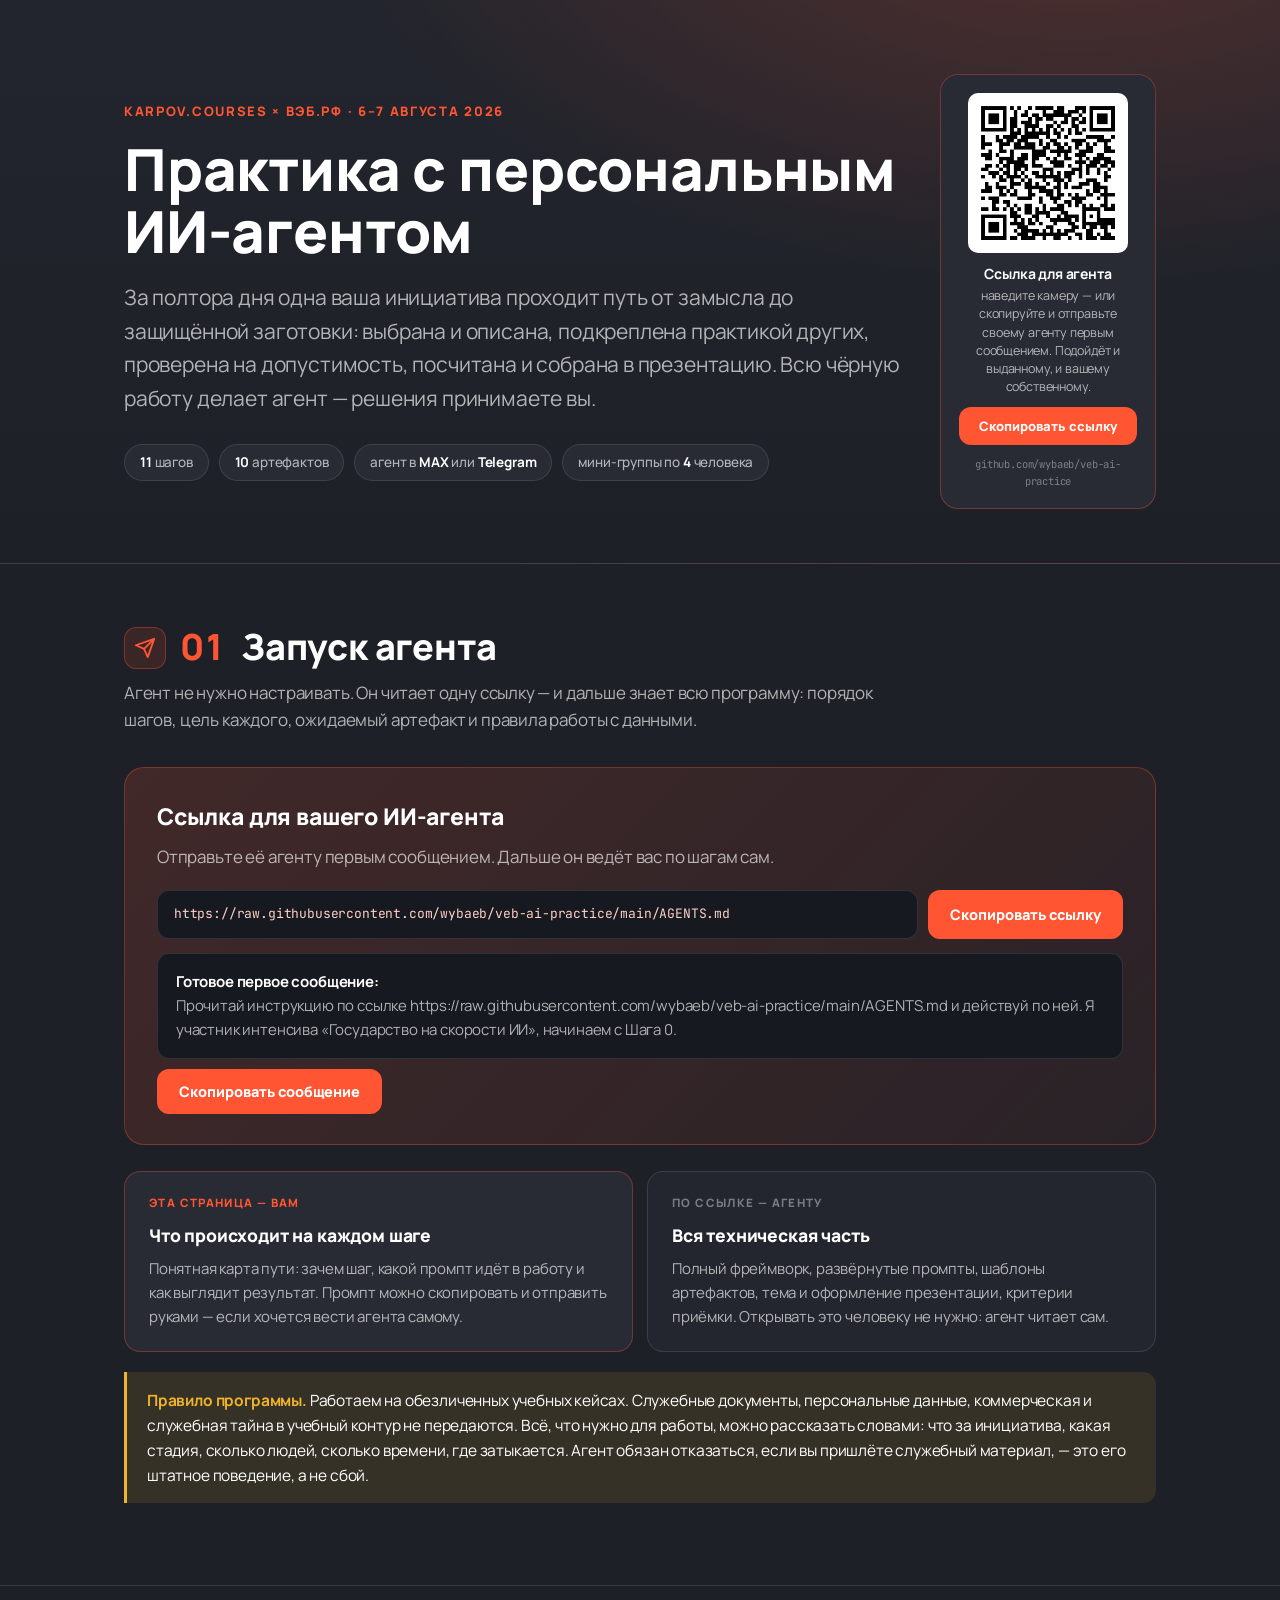
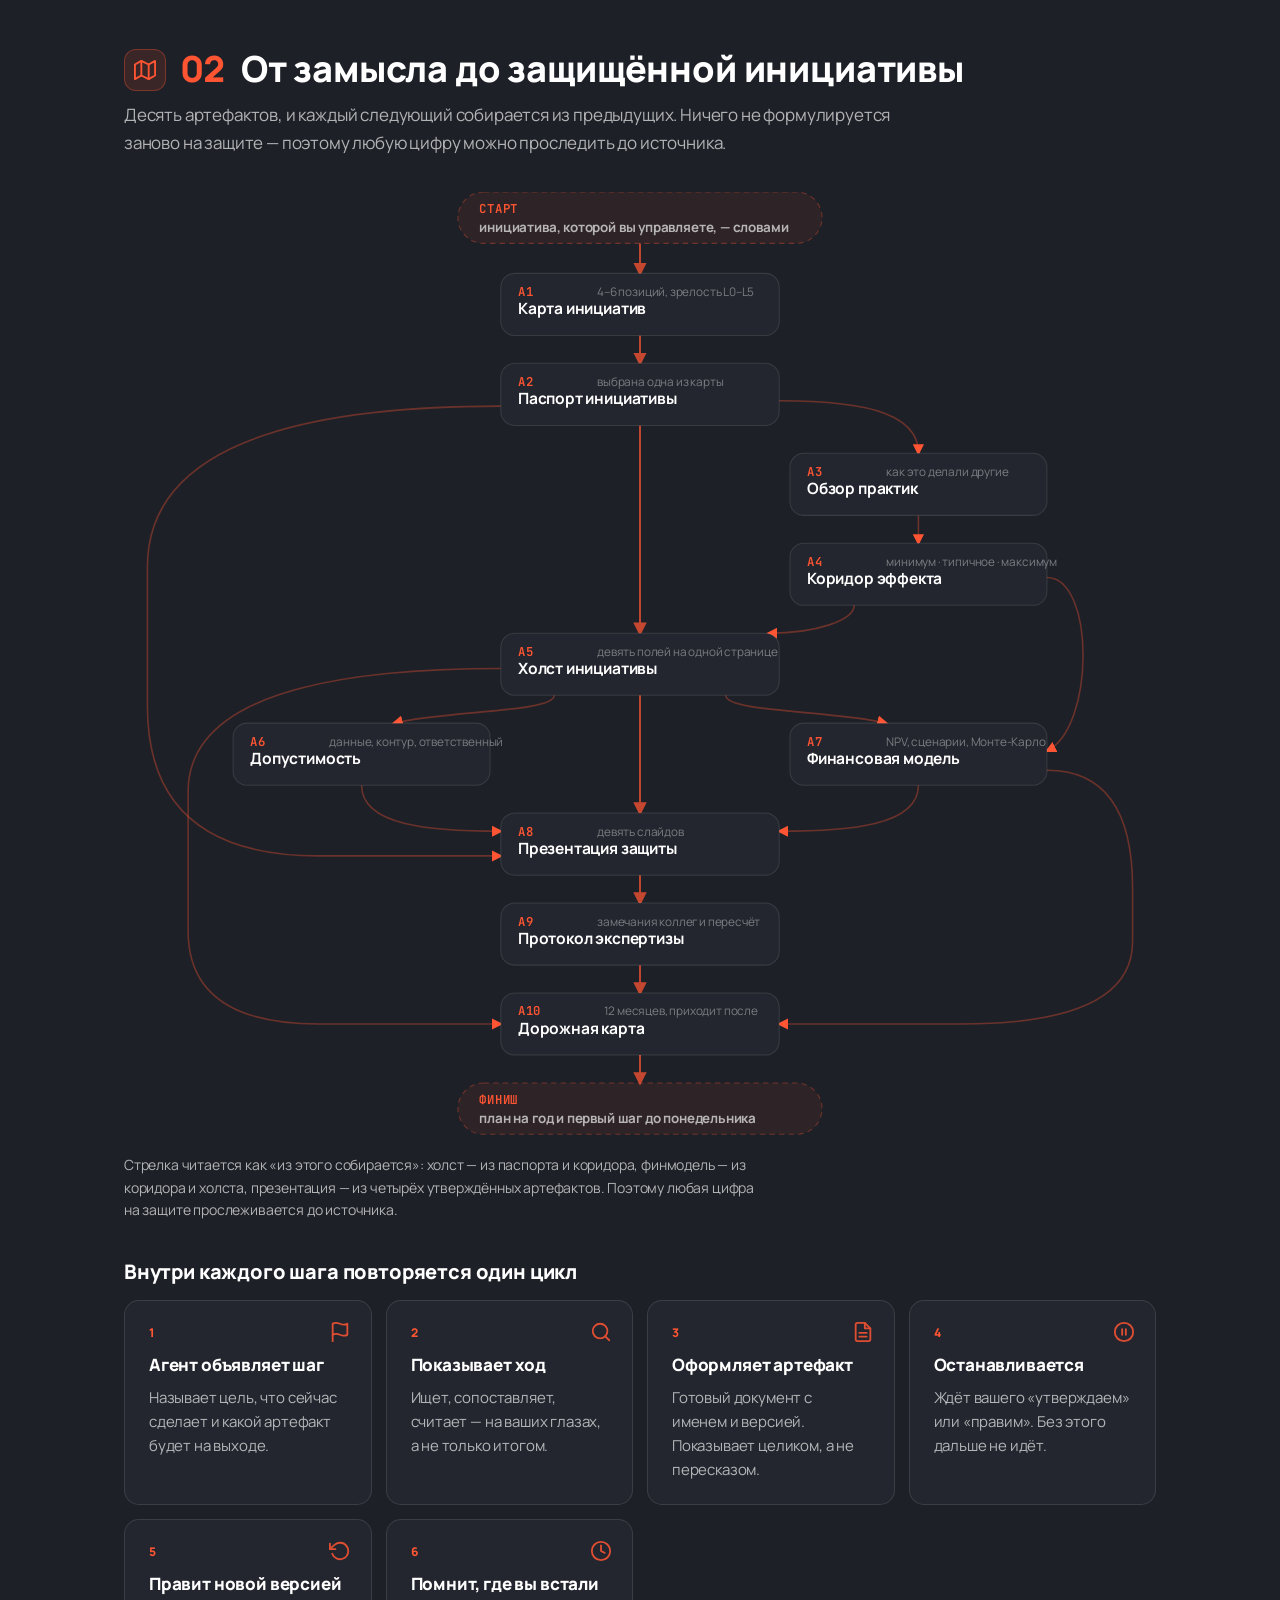
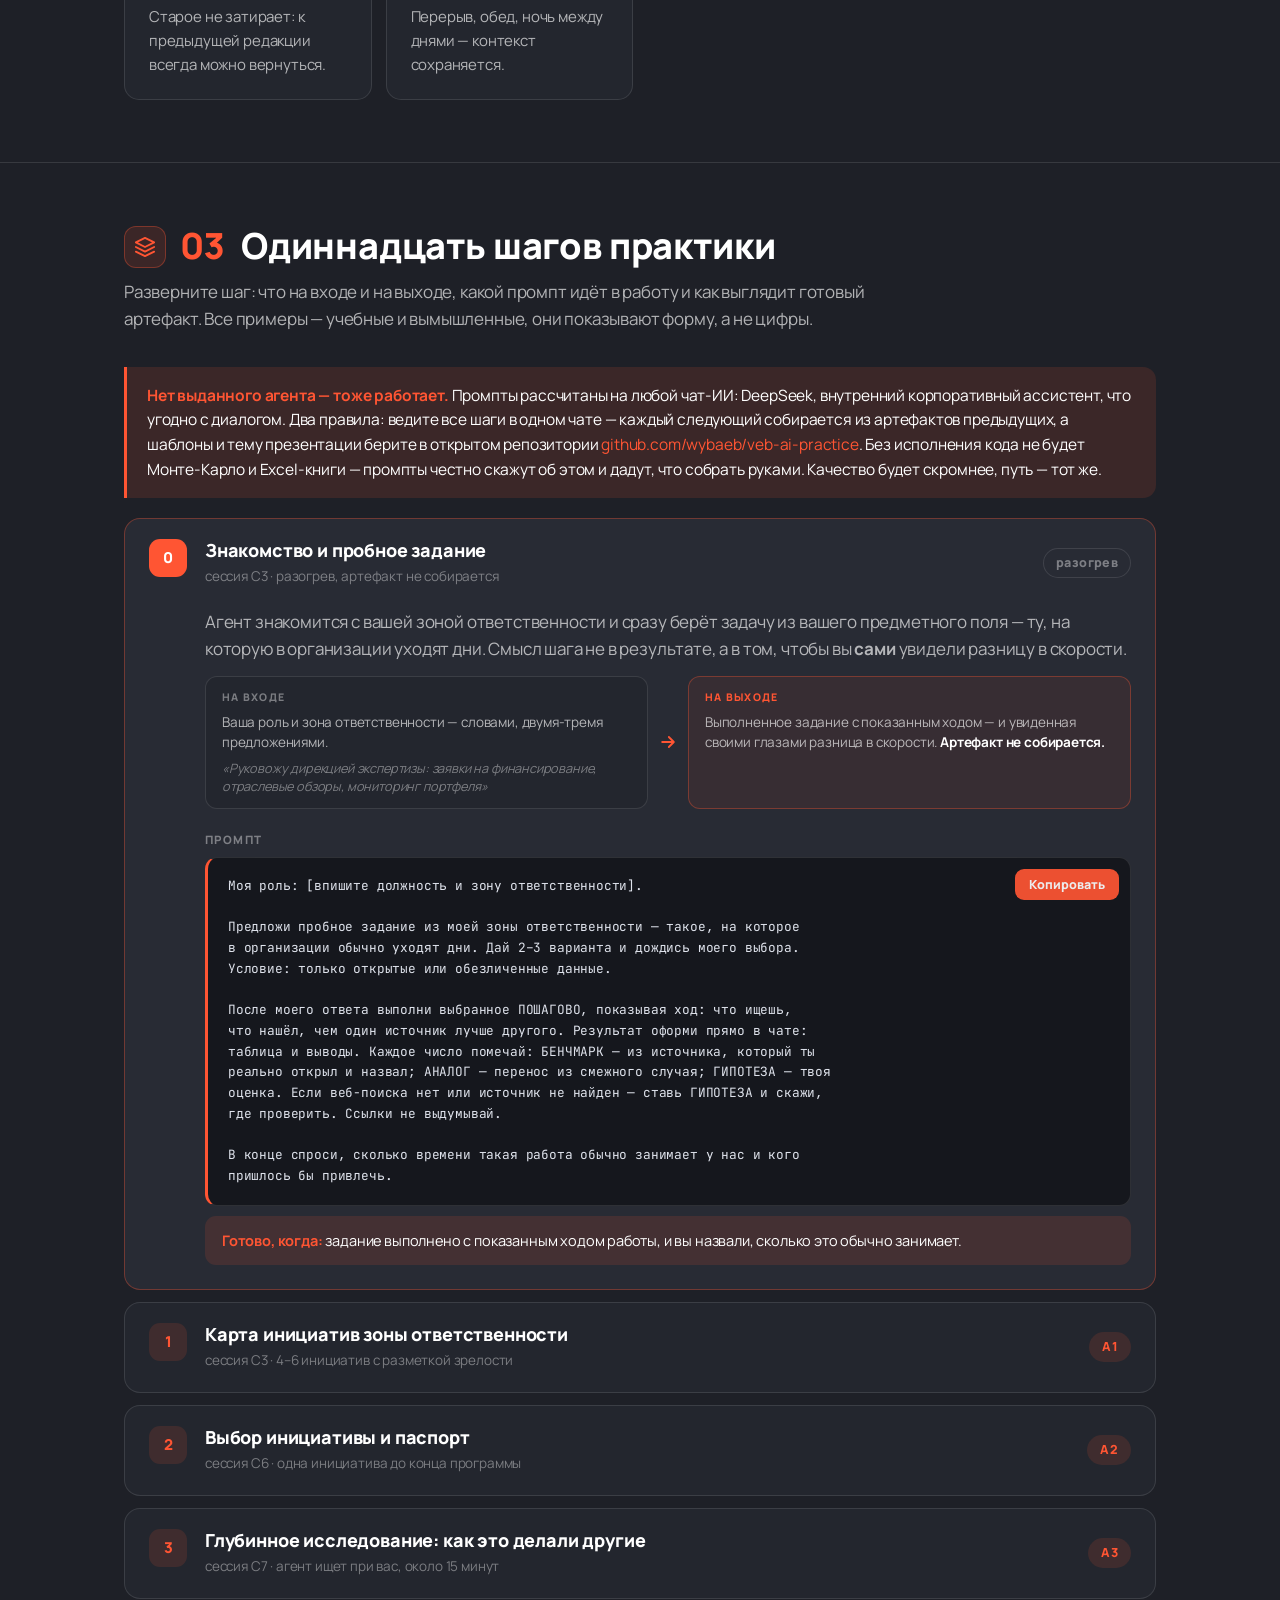
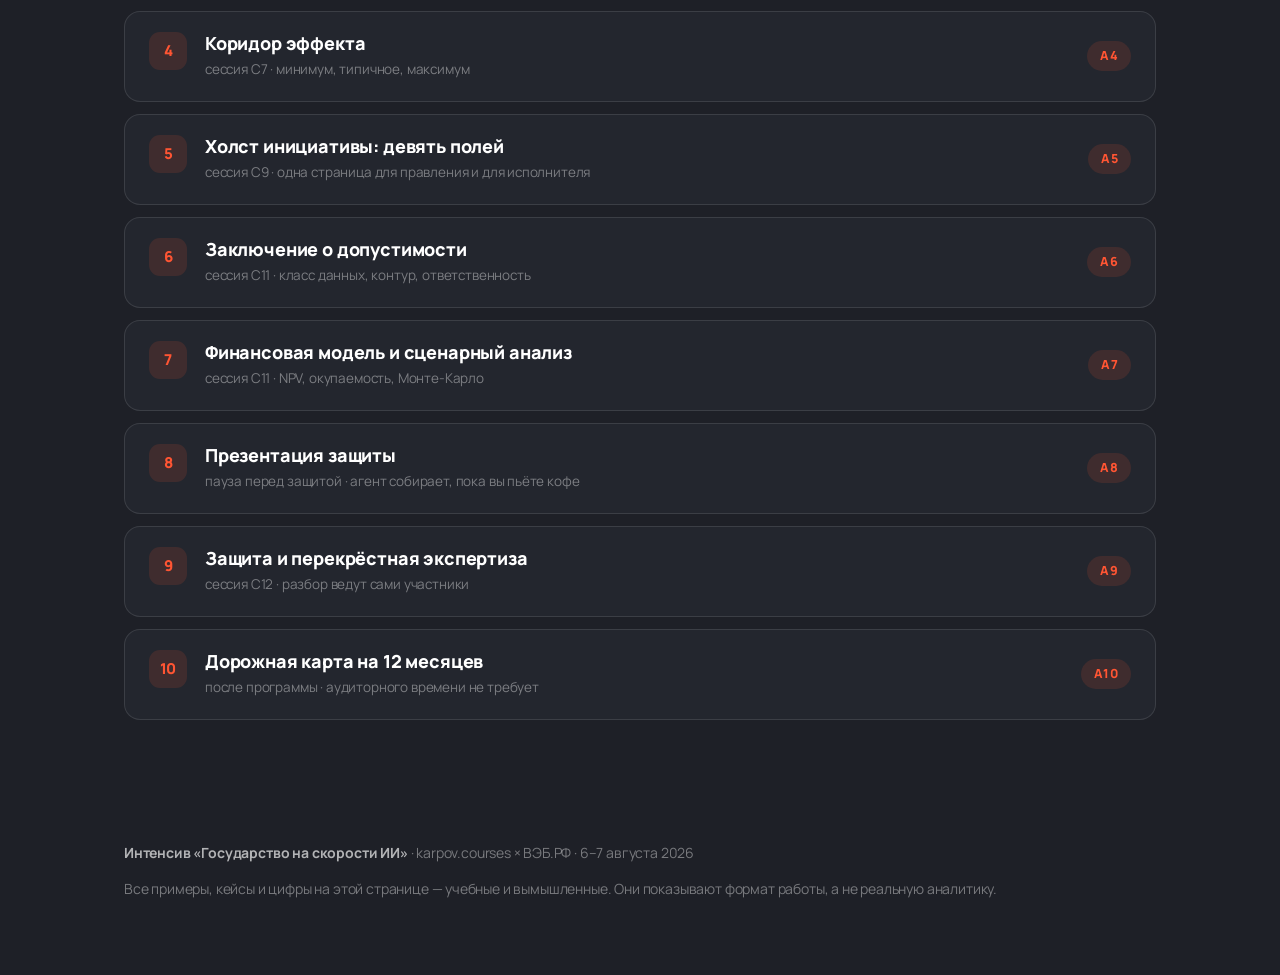
==== commit 64e10c62: "Тренажёр: Excel-вид финмодели, миниатюры слайдов, Гант дорожной карты, QR в шапке - A7: имитация fin" ====
--- a/src/app.html
+++ b/src/app.html
@@ -146,25 +146,45 @@
 .field{background:var(--bg2);border:1px solid var(--line);border-radius:11px;padding:11px 13px}
 .field .n{color:var(--brand);font-size:10.5px;font-weight:800;letter-spacing:.07em;text-transform:uppercase}
 .field .v{font-size:12.8px;color:var(--ink2);margin-top:4px;line-height:1.4}
-.deckgrid{display:grid;grid-template-columns:repeat(auto-fit,minmax(190px,1fr));gap:10px}
-.sl{background:var(--bg2);border:1px solid var(--line);border-radius:10px;padding:11px 12px;
-  min-height:96px;display:flex;flex-direction:column;justify-content:space-between}
-.sl .n{color:var(--ink3);font-family:var(--mono);font-size:11px}
-.sl .t{font-size:13px;font-weight:700;color:var(--ink);line-height:1.28;margin-top:5px}
-.sl .src{color:var(--brand);font-size:10.5px;font-weight:800;letter-spacing:.06em;margin-top:8px}
+/* миниатюры слайдов: пропорции 16:9 и скелет содержимого, как на настоящем слайде */
+.deckgrid{display:grid;grid-template-columns:repeat(auto-fit,minmax(200px,1fr));gap:10px}
+.sl{aspect-ratio:16/9;background:#20232b;border:1px solid var(--line);border-radius:8px;
+  padding:9px 12px;display:flex;flex-direction:column;gap:6px;position:relative;overflow:hidden}
+.sl::before{content:'';position:absolute;left:0;top:0;bottom:0;width:3px;background:var(--brand);opacity:.85}
+.sl .t{font-size:11px;font-weight:700;color:var(--ink);line-height:1.25}
+.sl .skl{flex:1;display:flex;flex-direction:column;gap:4px;justify-content:center;padding:0 2px}
+.sl .skl i{display:block;height:5px;border-radius:3px;background:rgba(255,255,255,.13)}
+.sl .skl i.a{background:rgba(255,85,51,.4)}
+.sl .skt{flex:1;display:grid;grid-template-columns:repeat(3,1fr);gap:3px;align-content:center}
+.sl .skt i{height:8px;background:rgba(255,255,255,.09);border-radius:2px}
+.sl .skt i.h{background:rgba(255,85,51,.35)}
+.sl .skc{flex:1;display:flex;align-items:flex-end;gap:5px;padding:2px 12%}
+.sl .skc i{flex:1;background:rgba(255,85,51,.55);border-radius:2px 2px 0 0}
+.sl .skg{flex:1;display:flex;align-items:center;padding:0 4%}
+.sl .skg svg{width:100%;height:80%;display:block}
+.sl .f{display:flex;justify-content:space-between;align-items:baseline}
+.sl .n{color:var(--ink3);font-family:var(--mono);font-size:10px}
+.sl .src{color:var(--brand);font-size:10px;font-weight:800;letter-spacing:.06em}
 .verdicts{display:grid;gap:9px;grid-template-columns:repeat(auto-fit,minmax(190px,1fr))}
 .verdict{border-radius:11px;padding:12px 14px;background:var(--bg2);border:1px solid var(--line)}
 .verdict .h{font-size:11px;font-weight:800;letter-spacing:.08em;text-transform:uppercase;margin-bottom:6px}
 .verdict.yes .h{color:#5ed39a}.verdict.maybe .h{color:#f0b429}.verdict.no .h{color:var(--ink3)}
 .verdict p{margin:0;font-size:12.8px;color:var(--ink2);line-height:1.45}
-.gantt{display:flex;flex-direction:column;gap:9px}
-.gstage{display:flex;gap:13px;align-items:flex-start;background:var(--bg2);border:1px solid var(--line);
-  border-radius:11px;padding:11px 14px}
-.gstage .q{flex:0 0 auto;background:var(--brand-soft);color:var(--brand);border-radius:8px;
-  padding:4px 9px;font-size:11px;font-weight:800;letter-spacing:.05em}
-.gstage .txt{flex:1 1 auto;min-width:0;font-size:13px;color:var(--ink2);line-height:1.45}
-.gstage .txt b{color:var(--ink);display:block;font-size:13.5px;margin-bottom:3px}
-.gstage .txt em{font-style:normal;color:var(--ink3);font-size:12px}
+/* диаграмма Ганта дорожной карты */
+.gantt{display:grid;grid-template-columns:minmax(150px,190px) 1fr;gap:12px 14px;align-items:center;min-width:520px}
+.ganttwrap{overflow-x:auto;padding-bottom:2px}
+.gq{display:grid;grid-template-columns:repeat(4,1fr);font-size:10px;color:var(--ink3);
+  font-weight:800;letter-spacing:.08em;text-transform:uppercase}
+.gq span{text-align:center}
+.gl{font-size:12.5px;color:var(--ink);font-weight:700;line-height:1.3}
+.gl small{display:block;color:var(--ink3);font-weight:500;font-size:11px;margin-top:2px}
+.gtrack{position:relative;height:32px;background:var(--bg2);border-radius:8px;
+  background-image:linear-gradient(90deg,var(--line) 1px,transparent 1px);
+  background-size:25% 100%;background-position:-1px 0}
+.gbar{position:absolute;top:6px;bottom:6px;background:linear-gradient(90deg,#ff5533,#ff7a5e);
+  border-radius:6px}
+.gdot{position:absolute;top:50%;width:9px;height:9px;margin:-4.5px 0 0 -4.5px;background:#fff;
+  border:1.5px solid var(--brand);transform:rotate(45deg);border-radius:2px}
 
 /* ── сетки и таблицы ───────────────────────────────── */
 .grid{display:grid;gap:14px}
@@ -212,6 +232,40 @@
 td.neg{color:#ff8a70;white-space:nowrap}
 td.pos{color:#5ed39a;white-space:nowrap}
 
+/* ── имитация Excel-книги ──────────────────────────── */
+.xl{background:#f4f5f7;border-radius:10px;overflow:hidden;border:1px solid rgba(255,255,255,.14)}
+.xl .fx{display:flex;align-items:center;gap:8px;background:#e9ebef;border-bottom:1px solid #d5d8de;
+  padding:7px 10px;font-family:var(--mono);font-size:11.5px;color:#333}
+.xl .fx .ref{background:#fff;border:1px solid #c9cdd4;border-radius:4px;padding:2px 9px;font-weight:600;color:#20232b}
+.xl .fx .fn{color:#8a8f9c;font-weight:600}
+.xl .fx .f{background:#fff;border:1px solid #c9cdd4;border-radius:4px;padding:2px 10px;flex:1;
+  overflow-x:auto;white-space:nowrap;color:#20232b}
+.xl .xg{overflow-x:auto}
+.xl table{width:100%;border-collapse:collapse;margin:0;font-size:12.5px}
+.xl th{background:#e9ebef;color:#5a6070;border:1px solid #d5d8de;font-size:10.5px;font-weight:700;
+  padding:3px 8px;text-align:center;letter-spacing:0;text-transform:none}
+.xl td{background:#fff;border:1px solid #e2e5ea;color:#3a3f4c;padding:4px 10px;white-space:nowrap}
+.xl td b{color:#20232b}
+.xl td.rh{background:#e9ebef;color:#5a6070;text-align:center;font-size:10.5px;font-weight:700;width:26px}
+.xl td.num{text-align:right;font-variant-numeric:tabular-nums}
+.xl td.sel{outline:2px solid var(--brand);outline-offset:-2px;background:#fff6f4}
+.xl tbody tr:nth-child(even){background:transparent}
+.xl .sheets{display:flex;background:#e9ebef;border-top:1px solid #d5d8de;font-size:11px;overflow-x:auto}
+.xl .sheets span{padding:6px 13px;border-right:1px solid #d5d8de;color:#5a6070;white-space:nowrap}
+.xl .sheets span.on{background:#fff;color:#20232b;font-weight:700;box-shadow:inset 0 2px 0 var(--brand)}
+
+/* ── QR в шапке ────────────────────────────────────── */
+.hero{display:flex;gap:38px;align-items:center}
+.hero-l{flex:1 1 auto;min-width:0}
+.qrcard{flex:0 0 216px;background:var(--panel);border:1px solid var(--brand-line);border-radius:18px;
+  padding:18px;display:flex;flex-direction:column;gap:11px;align-items:center;text-align:center}
+.qrimg{width:148px;height:148px;border-radius:10px;background:#fff;padding:6px;box-sizing:content-box}
+.qrt{font-size:12.5px;color:var(--ink2);line-height:1.45}
+.qrt b{display:block;color:var(--ink);font-size:14px;margin-bottom:3px}
+.qrcard .copy{width:100%;padding:10px 14px;font-size:13px}
+.qrl{font-family:var(--mono);font-size:10.5px;color:var(--ink3)}
+@media(max-width:820px){.hero{flex-direction:column;align-items:stretch}.qrcard{flex:1 1 auto}}
+
 footer{padding:46px 0 60px;color:var(--ink3);font-size:14px}
 footer b{color:var(--ink2)}
 @media(max-width:640px){
@@ -238,17 +292,27 @@
 </svg>
 
 <header>
-  <div class="wrap">
-    <div class="eyebrow">karpov.courses × ВЭБ.РФ · 6–7 августа 2026</div>
-    <h1>Практика с персональным ИИ-агентом</h1>
-    <p class="lead">За полтора дня одна ваша инициатива проходит путь от замысла до защищённой
-      заготовки: выбрана и описана, подкреплена практикой других, проверена на допустимость,
-      посчитана и собрана в презентацию. Всю чёрную работу делает агент — решения принимаете вы.</p>
-    <div class="meta">
-      <span class="chip"><b>11</b> шагов</span>
-      <span class="chip"><b>10</b> артефактов</span>
-      <span class="chip">агент в <b>MAX</b> или <b>Telegram</b></span>
-      <span class="chip">мини-группы по <b>4</b> человека</span>
+  <div class="wrap hero">
+    <div class="hero-l">
+      <div class="eyebrow">karpov.courses × ВЭБ.РФ · 6–7 августа 2026</div>
+      <h1>Практика с персональным ИИ-агентом</h1>
+      <p class="lead">За полтора дня одна ваша инициатива проходит путь от замысла до защищённой
+        заготовки: выбрана и описана, подкреплена практикой других, проверена на допустимость,
+        посчитана и собрана в презентацию. Всю чёрную работу делает агент — решения принимаете вы.</p>
+      <div class="meta">
+        <span class="chip"><b>11</b> шагов</span>
+        <span class="chip"><b>10</b> артефактов</span>
+        <span class="chip">агент в <b>MAX</b> или <b>Telegram</b></span>
+        <span class="chip">мини-группы по <b>4</b> человека</span>
+      </div>
+    </div>
+    <div class="qrcard">
+      <img class="qrimg" alt="QR-код: инструкция для агента"
+        src="[data-uri]">
+      <div class="qrt"><b>Ссылка для агента</b>наведите камеру — или скопируйте и отправьте
+        своему агенту первым сообщением. Подойдёт и выданному, и вашему собственному.</div>
+      <button class="copy" data-plain="https://raw.githubusercontent.com/wybaeb/veb-ai-practice/main/AGENTS.md">Скопировать ссылку</button>
+      <a class="qrl" href="https://github.com/wybaeb/veb-ai-practice" target="_blank" rel="noopener">github.com/wybaeb/veb-ai-practice</a>
     </div>
   </div>
 </header>
@@ -1029,8 +1093,28 @@
 
           <div class="label">как выглядит артефакт</div>
           <div class="artifact">
-            <div class="bar"><i></i><b>A7 · Финансовая модель</b> · сценарии и Монте-Карло</div>
+            <div class="bar"><i></i><b>A7 · Финансовая модель</b> · finmodel.xlsx + вывод расчёта</div>
             <div class="doc">
+              <div class="xl">
+                <div class="fx"><span class="ref">B6</span><span class="fn">fx</span>
+                  <span class="f">=СУММ(B3:B5) + B2</span></div>
+                <div class="xg"><table>
+                  <thead><tr><th></th><th>A</th><th>B</th></tr></thead>
+                  <tbody>
+                    <tr><td class="rh">1</td><td><b>Показатель</b></td><td class="num"><b>Значение, ₽</b></td></tr>
+                    <tr><td class="rh">2</td><td>Внедрение (год 0)</td><td class="num">−12 500 000</td></tr>
+                    <tr><td class="rh">3</td><td>Дисконтированный поток, год 1</td><td class="num">5 400 000</td></tr>
+                    <tr><td class="rh">4</td><td>Дисконтированный поток, год 2</td><td class="num">7 200 000</td></tr>
+                    <tr><td class="rh">5</td><td>Дисконтированный поток, год 3</td><td class="num">6 000 000</td></tr>
+                    <tr><td class="rh">6</td><td><b>NPV</b></td><td class="num sel"><b>+6 100 000</b></td></tr>
+                  </tbody>
+                </table></div>
+                <div class="sheets"><span>Константы</span><span>Гипотезы</span><span>Бенчмарки</span><span class="on">Модель</span><span>График NPV</span></div>
+              </div>
+              <p class="cap2"><b>Чисел руками в книге нет.</b> Выделенная ячейка NPV считается
+                формулой от листов «Константы» и «Гипотезы»: двигаете допущение —
+                модель пересчитывается прямо в ячейках.</p>
+              <div class="label" style="margin-top:18px">и вывод расчёта в чате</div>
               <div class="tblwrap"><table>
                 <thead><tr><th>Сценарий</th><th>NPV</th><th>Окупаемость</th></tr></thead>
                 <tbody>
@@ -1134,33 +1218,35 @@
             <div class="bar"><i></i><b>A8 · Презентация защиты</b> · deck.pdf, 9 слайдов</div>
             <div class="doc">
               <div class="deckgrid">
-                <div class="sl"><div><div class="n">01</div>
-                  <div class="t">Титул: инициатива, этап «концепция», автор, группа</div></div>
-                  <div class="src">из A2</div></div>
-                <div class="sl"><div><div class="n">02</div>
-                  <div class="t">Видение: для кого · потребность · отличие</div></div>
-                  <div class="src">из A5, поля 1–2</div></div>
-                <div class="sl"><div><div class="n">03</div>
-                  <div class="t">Решение и роль ИИ: минимальный класс</div></div>
-                  <div class="src">из A5, поля 3–4</div></div>
-                <div class="sl"><div><div class="n">04</div>
-                  <div class="t">Гипотеза, эффект и риски: коридор с метками</div></div>
-                  <div class="src">из A4 и A5</div></div>
-                <div class="sl"><div><div class="n">05</div>
-                  <div class="t">Допустимость: данные, контур, ответственный</div></div>
-                  <div class="src">из A6</div></div>
-                <div class="sl"><div><div class="n">06</div>
-                  <div class="t">Ключевые фазы с точками решения</div></div>
-                  <div class="src">из A5, поля 8–9</div></div>
-                <div class="sl"><div><div class="n">07</div>
-                  <div class="t">Ресурсы: роли, трудозатраты, закупки</div></div>
-                  <div class="src">из A5 и A7</div></div>
-                <div class="sl"><div><div class="n">08</div>
-                  <div class="t">Инвестиционные показатели и сценарии</div></div>
-                  <div class="src">из A7 (finmodel.xlsx)</div></div>
-                <div class="sl"><div><div class="n">09</div>
-                  <div class="t">График NPV и первый шаг</div></div>
-                  <div class="src">из A7 (--chart-npv)</div></div>
+                <div class="sl"><div class="t">Титул: инициатива, этап «концепция», автор</div>
+                  <div class="skl"><i class="a" style="width:72%"></i><i style="width:46%"></i><i style="width:34%"></i></div>
+                  <div class="f"><span class="n">01</span><span class="src">из A2</span></div></div>
+                <div class="sl"><div class="t">Видение: для кого · потребность · отличие</div>
+                  <div class="skl"><i style="width:88%"></i><i style="width:80%"></i><i class="a" style="width:56%"></i></div>
+                  <div class="f"><span class="n">02</span><span class="src">из A5, поля 1–2</span></div></div>
+                <div class="sl"><div class="t">Решение и роль ИИ: минимальный класс</div>
+                  <div class="skl"><i style="width:64%"></i><i class="a" style="width:78%"></i><i style="width:42%"></i></div>
+                  <div class="f"><span class="n">03</span><span class="src">из A5, поля 3–4</span></div></div>
+                <div class="sl"><div class="t">Гипотеза, эффект и риски: коридор с метками</div>
+                  <div class="skt"><i class="h"></i><i class="h"></i><i class="h"></i><i></i><i></i><i></i><i></i><i></i><i></i></div>
+                  <div class="f"><span class="n">04</span><span class="src">из A4 и A5</span></div></div>
+                <div class="sl"><div class="t">Допустимость: данные, контур, ответственный</div>
+                  <div class="skl"><i style="width:52%"></i><i style="width:76%"></i><i style="width:60%"></i></div>
+                  <div class="f"><span class="n">05</span><span class="src">из A6</span></div></div>
+                <div class="sl"><div class="t">Ключевые фазы с точками решения</div>
+                  <div class="skl"><i class="a" style="width:30%"></i><i class="a" style="width:52%;margin-left:14%"></i><i class="a" style="width:44%;margin-left:38%"></i></div>
+                  <div class="f"><span class="n">06</span><span class="src">из A5, поля 8–9</span></div></div>
+                <div class="sl"><div class="t">Ресурсы: роли, трудозатраты, закупки</div>
+                  <div class="skl"><i style="width:70%"></i><i style="width:58%"></i><i style="width:66%"></i></div>
+                  <div class="f"><span class="n">07</span><span class="src">из A5 и A7</span></div></div>
+                <div class="sl"><div class="t">Инвестиционные показатели и сценарии</div>
+                  <div class="skc"><i style="height:30%"></i><i style="height:55%"></i><i style="height:80%"></i><i style="height:44%"></i></div>
+                  <div class="f"><span class="n">08</span><span class="src">из A7 (finmodel.xlsx)</span></div></div>
+                <div class="sl"><div class="t">График NPV и первый шаг</div>
+                  <div class="skg"><svg viewBox="0 0 100 34" preserveAspectRatio="none" aria-hidden="true">
+                    <polyline points="2,30 30,26 58,14 96,4" fill="none" stroke="#ff5533" stroke-width="2.4" stroke-linecap="round"/>
+                    <line x1="2" y1="22" x2="98" y2="22" stroke="rgba(255,255,255,.18)" stroke-width="1"/></svg></div>
+                  <div class="f"><span class="n">09</span><span class="src">из A7 (--chart-npv)</span></div></div>
               </div>
               <p class="cap2"><b>Проверка прослеживаемости.</b> Последним действием агент выводит
                 таблицу «цифра на слайде → артефакт → метка достоверности». Если строка не сходится,
@@ -1260,14 +1346,15 @@
         <div class="stepbody">
           <p>К концу программы все входные данные уже собраны, поэтому карту агент дособирает
             после интенсива и присылает вам. Каждый этап заканчивается работающим результатом,
-            после каждого — точка принятия решения с числовым порогом.</p>
+            после каждого — точка принятия решения с числовым порогом. Карта визуализируется
+            диаграммой Ганта.</p>
           <div class="io">
             <div class="iobox"><div class="k">на входе</div>
               <div class="v"><span class="ac">A5</span> холст · <span class="ac">A7</span> финмодель ·
                 <span class="ac">A9</span> протокол — с обязательством первой недели</div></div>
             <div class="ioarr"><svg aria-hidden="true"><use href="#ic-arrow"/></svg></div>
             <div class="iobox out"><div class="k">на выходе</div>
-              <div class="v"><span class="ac">A10</span> <b>Дорожная карта</b> — 4–6 этапов
+              <div class="v"><span class="ac">A10</span> <b>Дорожная карта</b> — диаграмма Ганта
                 с точками решения, риски, первый месяц по неделям</div></div>
           </div>
           <div class="label">промпт</div>
@@ -1287,6 +1374,11 @@
 Отдельно — до пяти рисков: что может остановить инициативу, признак наступления,
 что делать. Первый месяц распиши по неделям, начиная с обязательства первой недели.
 
+В конце собери диаграмму Ганта по этапам с точками решения:
+python3 templates/roadmap.py -o roadmap_gantt.png — впиши свои этапы в блок
+ЭТАПЫ шаблона (репозиторий github.com/wybaeb/veb-ai-practice). Если исполнения
+кода у тебя нет — запуск не имитируй: выдай блок mermaid gantt, я отрендерю сам.
+
 Заверши вопросом: вернёмся к пересчёту модели через месяц, когда будут первые
 данные пилота?</pre>
             <button class="copy" data-copy="#p10">Копировать</button>
@@ -1294,27 +1386,31 @@
 
           <div class="label">как выглядит артефакт</div>
           <div class="artifact">
-            <div class="bar"><i></i><b>A10 · Дорожная карта</b> · 4 этапа, 4 точки решения</div>
+            <div class="bar"><i></i><b>A10 · Дорожная карта</b> · диаграмма Ганта, 4 точки решения</div>
             <div class="doc">
-              <div class="gantt">
-                <div class="gstage"><div class="q">I кв</div><div class="txt">
-                  <b>Пилот на 90 заявках работает</b>
-                  2 эксперта по 4 ч/нед, 120–180 чел.-ч.
-                  <em>Точка решения: полных пакетов ≥ 70 % — идём дальше; 55–70 % — меняем подход
-                    к проверке; ниже 55 % — останавливаемся.</em></div></div>
-                <div class="gstage"><div class="q">II кв</div><div class="txt">
-                  <b>База знаний покрывает весь регламент</b>
-                  подключены типовые заключения за 2 года.
-                  <em>Точка решения: доля ответов со ссылкой на пункт ≥ 90 %.</em></div></div>
-                <div class="gstage"><div class="q">III кв</div><div class="txt">
-                  <b>Экспертиза идёт в новом порядке во всей дирекции</b>
-                  регламент обновлён, роли закреплены.
-                  <em>Точка решения: срок заявки ≤ 34 дн на выборке квартала.</em></div></div>
-                <div class="gstage"><div class="q">IV кв</div><div class="txt">
-                  <b>Эффект подтверждён на годовой выборке</b>
-                  модель пересчитана по фактическим данным.
-                  <em>Точка решения: тиражируем на смежные процессы или фиксируем как есть.</em></div></div>
-              </div>
+              <div class="ganttwrap"><div class="gantt">
+                <div></div>
+                <div class="gq"><span>I кв</span><span>II кв</span><span>III кв</span><span>IV кв</span></div>
+                <div class="gl">Пилот на 90 заявках работает
+                  <small>2 эксперта по 4 ч/нед · 120–180 чел.-ч</small></div>
+                <div class="gtrack"><div class="gbar" style="left:1%;width:22.5%"></div>
+                  <span class="gdot" style="left:25%" title="полных пакетов ≥ 70 %"></span></div>
+                <div class="gl">База знаний покрывает весь регламент
+                  <small>типовые заключения за 2 года</small></div>
+                <div class="gtrack"><div class="gbar" style="left:26.5%;width:22%"></div>
+                  <span class="gdot" style="left:50%" title="ответы со ссылкой на пункт ≥ 90 %"></span></div>
+                <div class="gl">Новый порядок во всей дирекции
+                  <small>регламент обновлён, роли закреплены</small></div>
+                <div class="gtrack"><div class="gbar" style="left:51.5%;width:22%"></div>
+                  <span class="gdot" style="left:75%" title="срок заявки ≤ 34 дн"></span></div>
+                <div class="gl">Эффект подтверждён на годовой выборке
+                  <small>модель пересчитана по фактам</small></div>
+                <div class="gtrack"><div class="gbar" style="left:76.5%;width:22%"></div>
+                  <span class="gdot" style="left:99.5%" title="тираж или фиксация"></span></div>
+              </div></div>
+              <p class="cap2"><b>◆ — точки решения с порогом числом:</b> полных пакетов ≥ 70 % —
+                идём дальше · ответы со ссылкой на пункт ≥ 90 % · срок заявки ≤ 34 дн на выборке
+                квартала · тиражируем на смежные процессы или фиксируем как есть.</p>
               <p class="cap2"><b>Плюс к этому:</b> до пяти рисков с признаком наступления и ответом
                 на каждый, и первый месяц по неделям — начиная с того самого обязательства,
                 которое вы взяли на защите.</p>
@@ -1322,7 +1418,8 @@
           </div>
 
           <div class="done-when" style="margin-top:16px"><b>Готово, когда:</b> этапы разложены
-            с результатами и точками решения, риски названы, первый месяц расписан по неделям.</div>
+            с результатами и точками решения, собрана диаграмма Ганта, риски названы,
+            первый месяц расписан по неделям.</div>
         </div>
       </details>
 
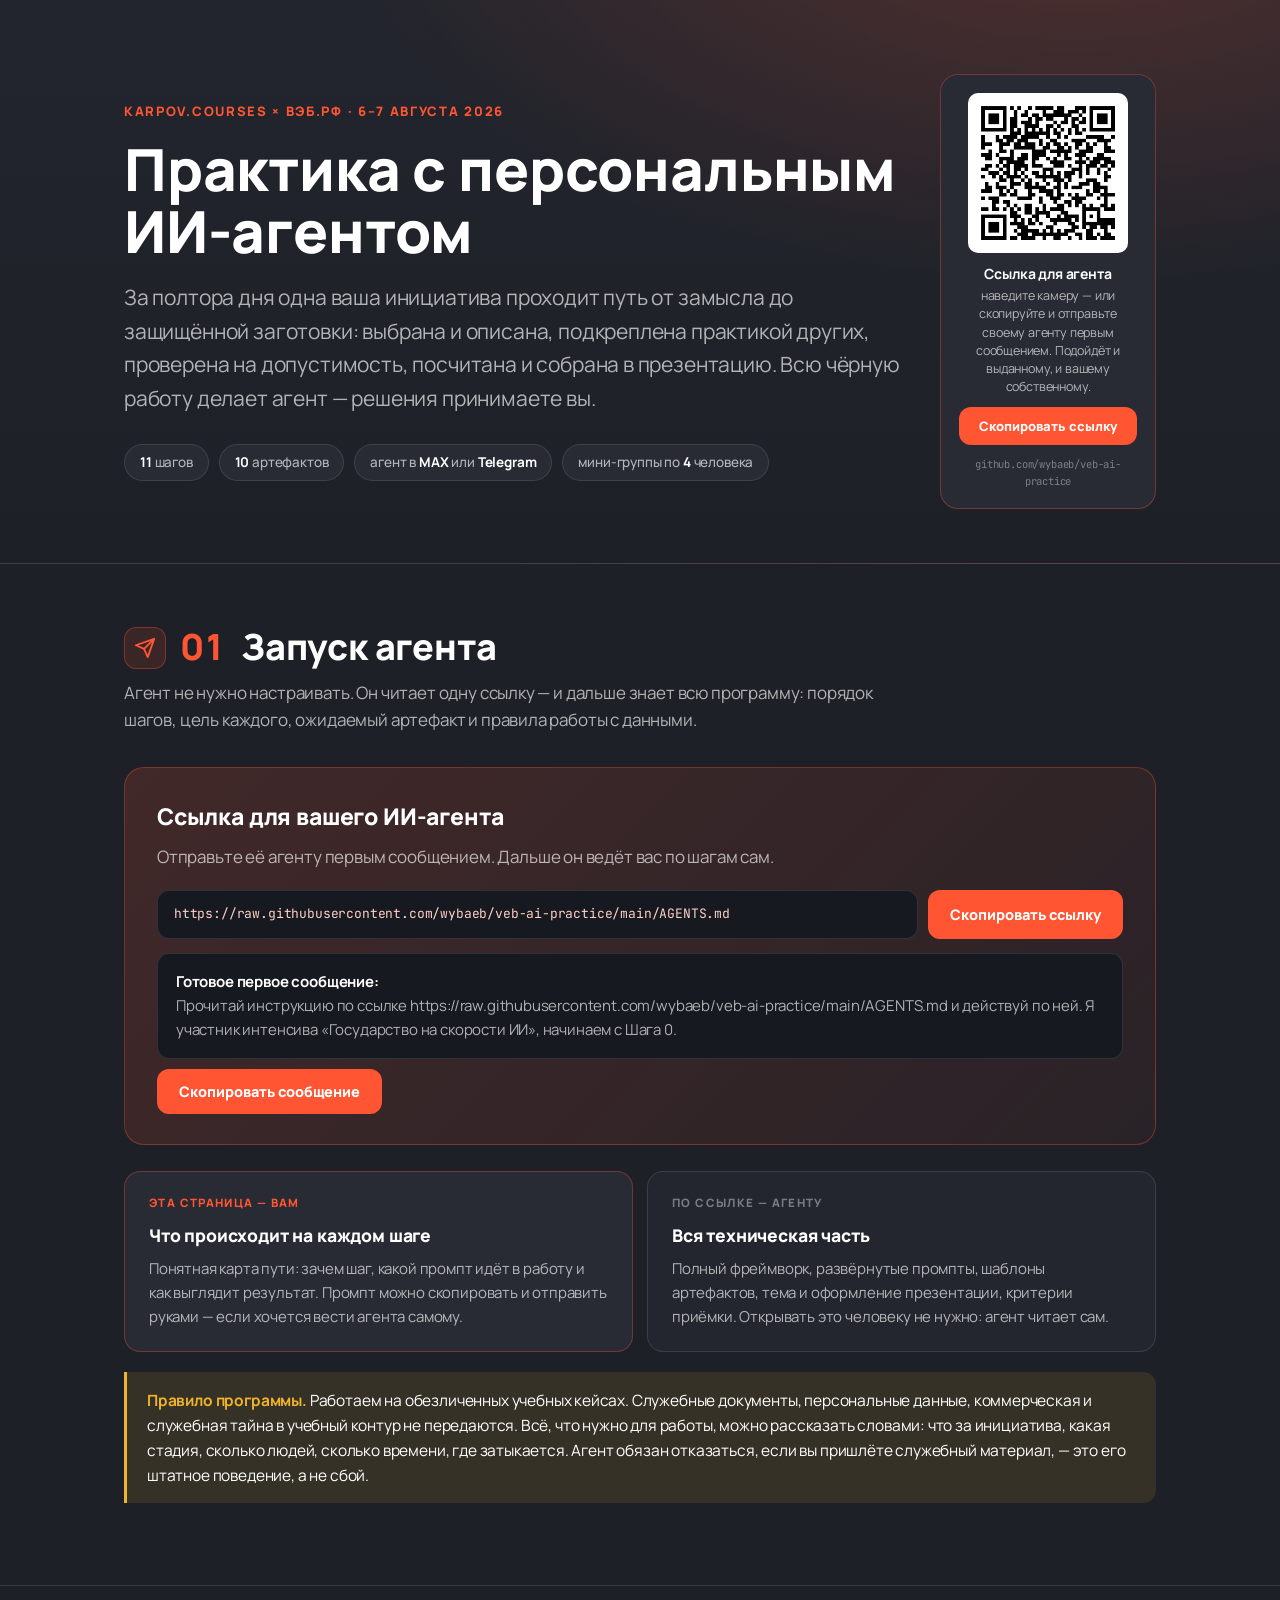
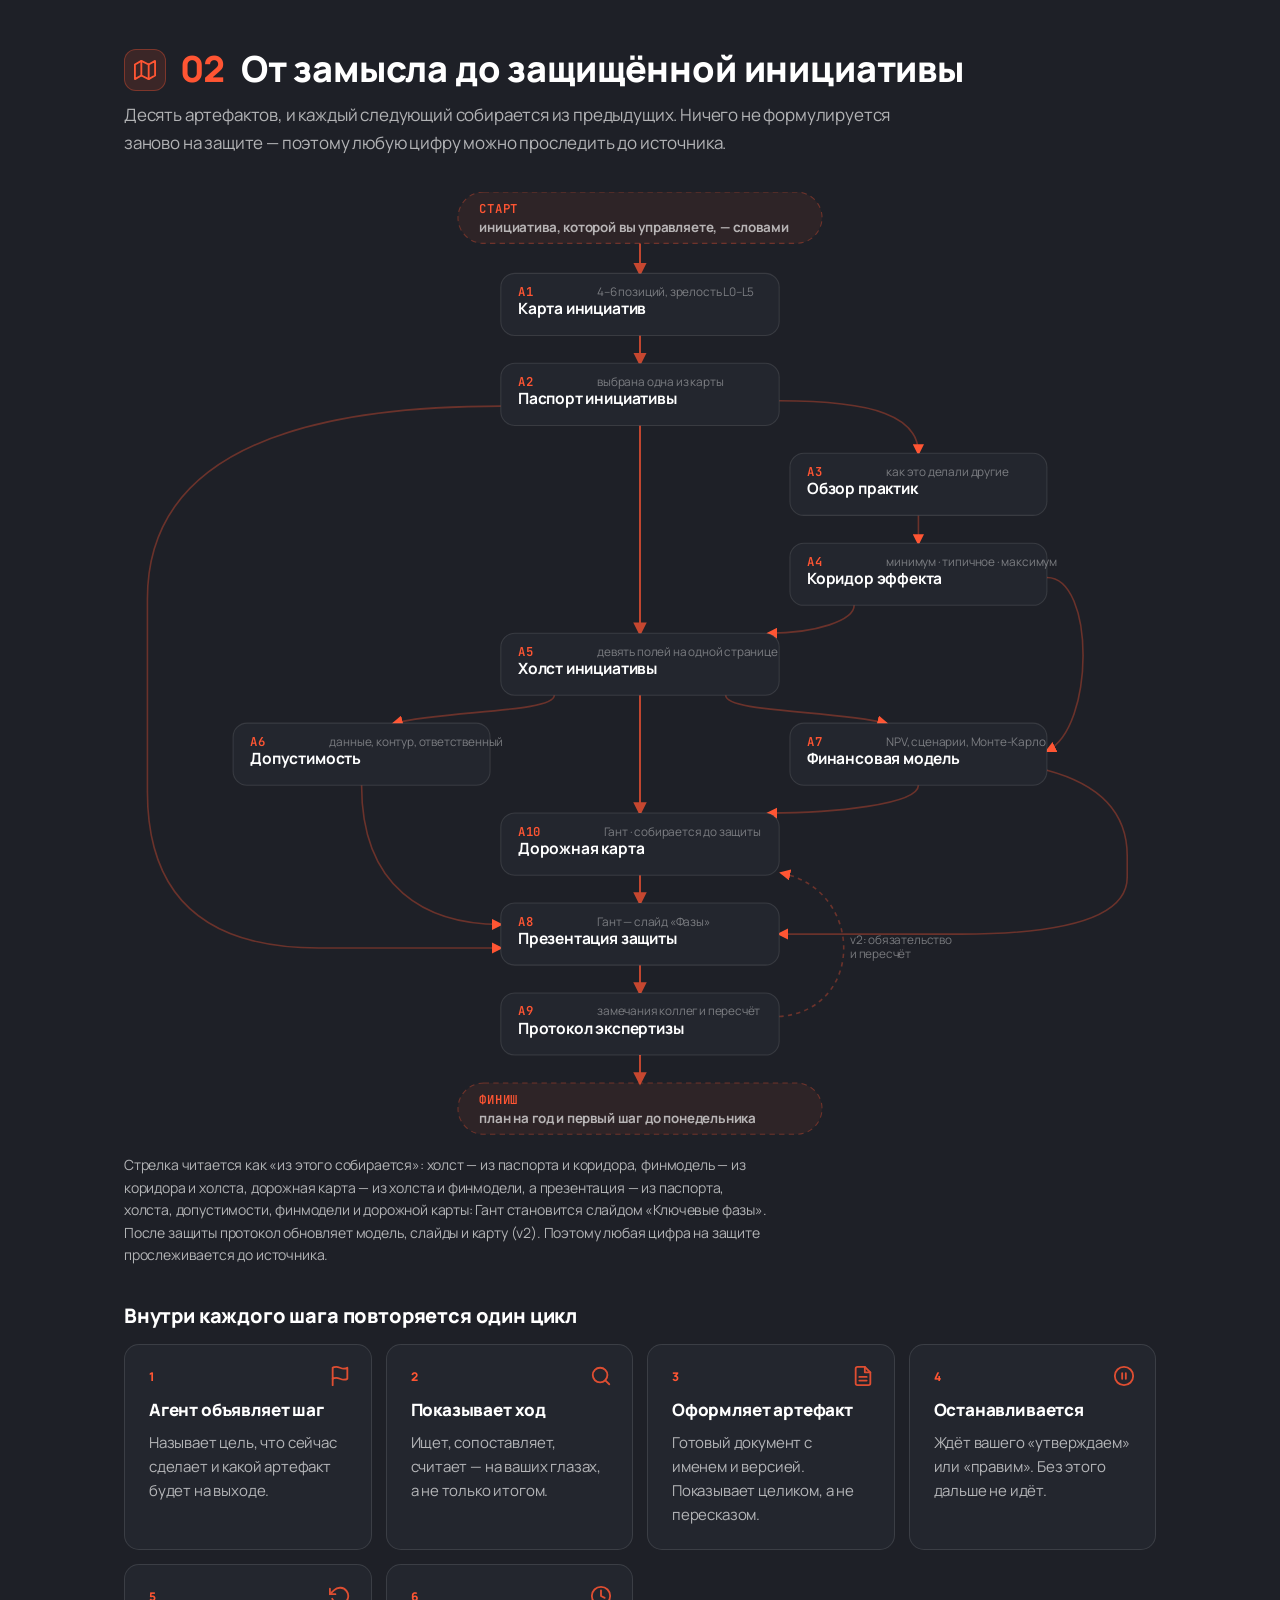
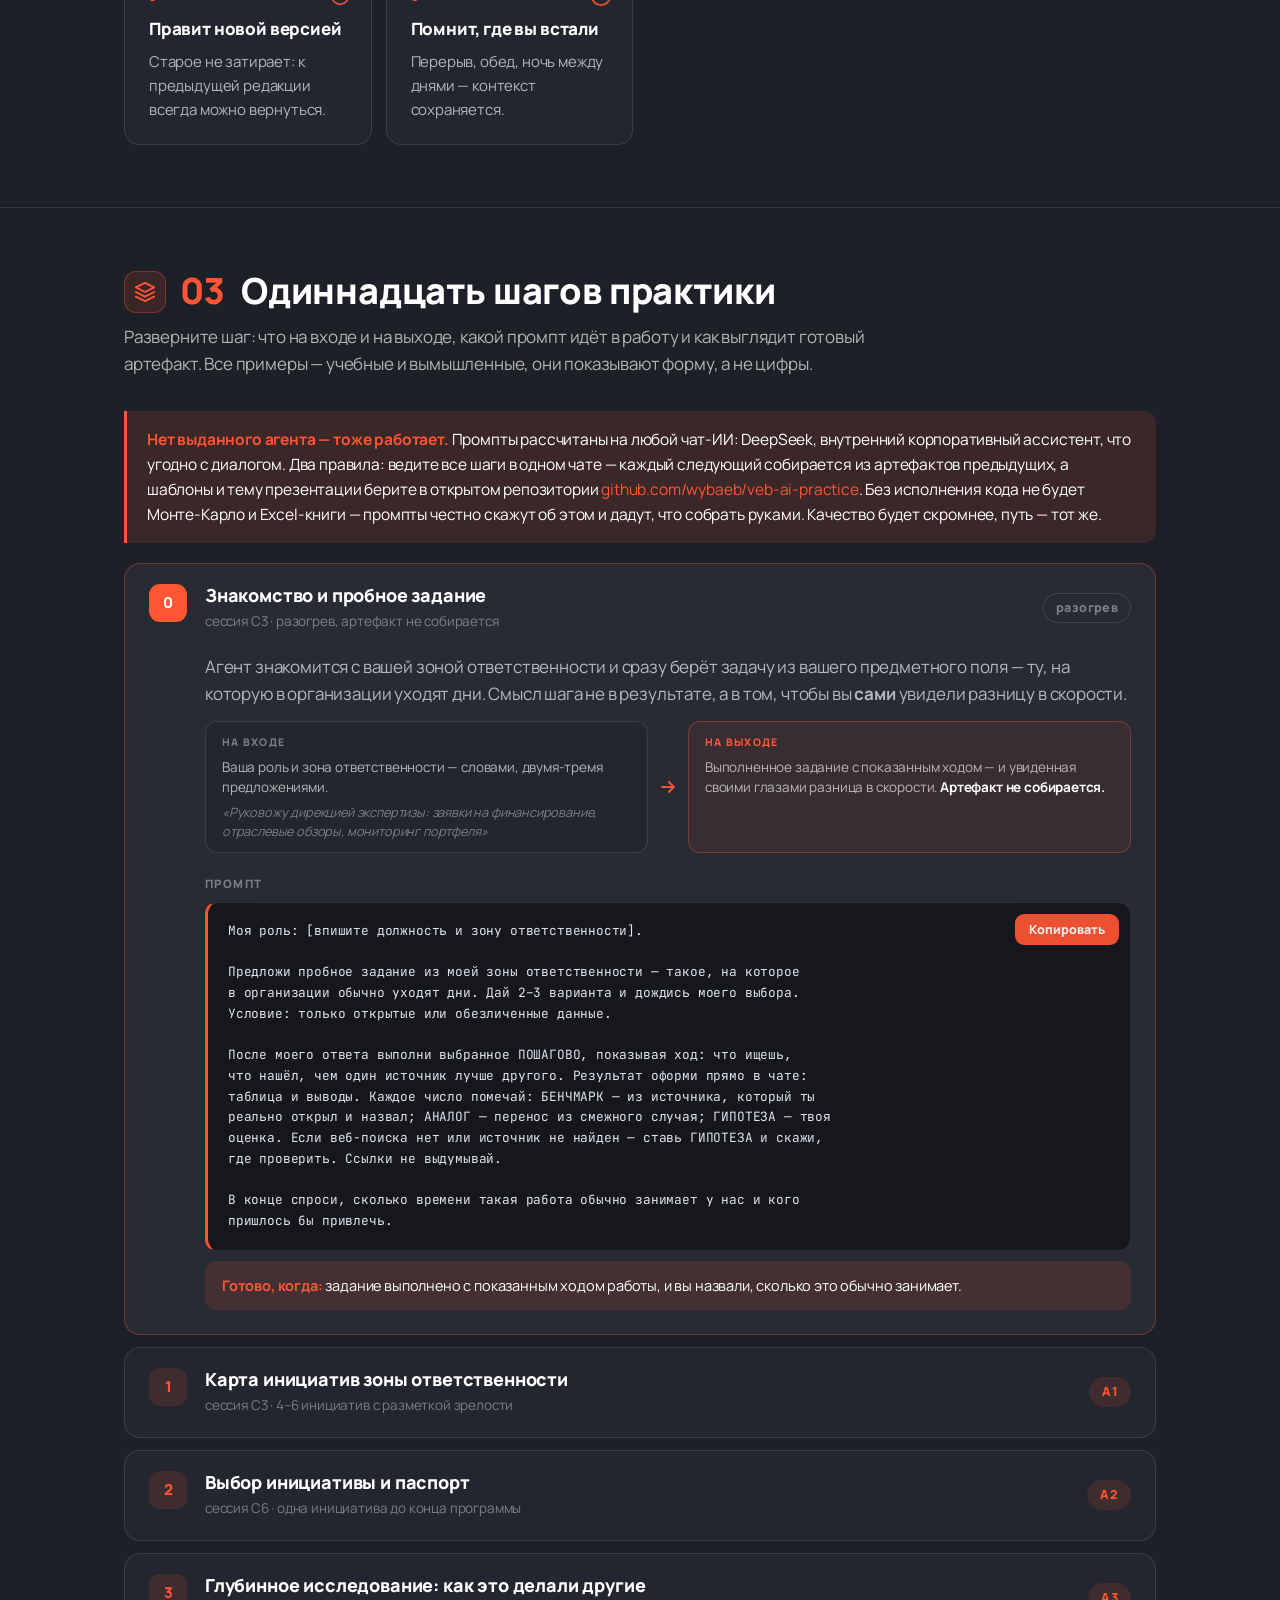
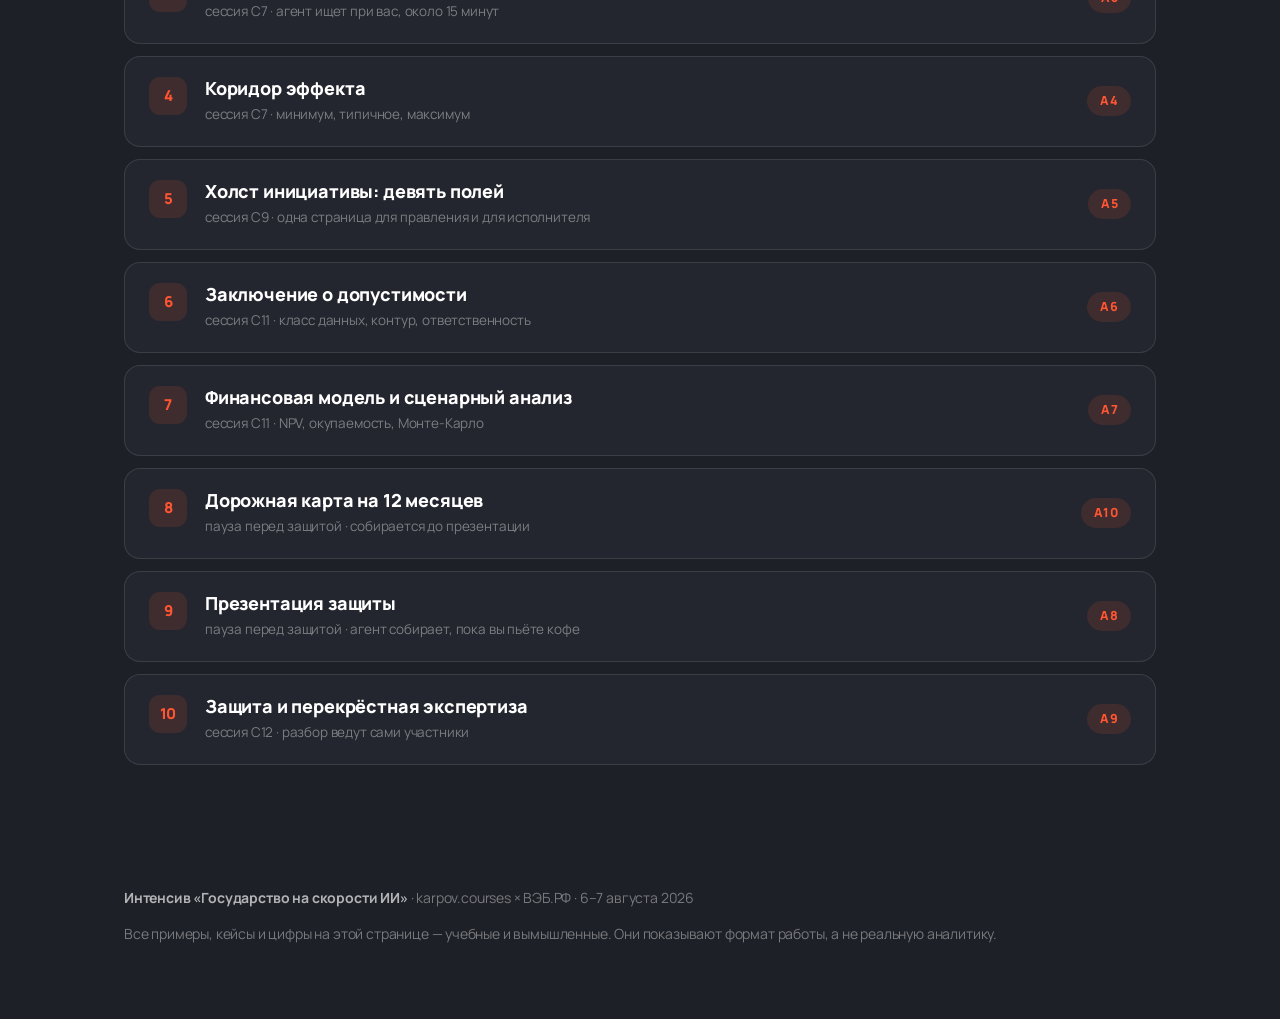
==== commit 967e72be: "Дорожная карта — промежуточный артефакт, Гант — слайд «Ключевые фазы», вьюер деки По структуре питча" ====
--- a/src/app.html
+++ b/src/app.html
@@ -146,25 +146,28 @@
 .field{background:var(--bg2);border:1px solid var(--line);border-radius:11px;padding:11px 13px}
 .field .n{color:var(--brand);font-size:10.5px;font-weight:800;letter-spacing:.07em;text-transform:uppercase}
 .field .v{font-size:12.8px;color:var(--ink2);margin-top:4px;line-height:1.4}
-/* миниатюры слайдов: пропорции 16:9 и скелет содержимого, как на настоящем слайде */
-.deckgrid{display:grid;grid-template-columns:repeat(auto-fit,minmax(200px,1fr));gap:10px}
-.sl{aspect-ratio:16/9;background:#20232b;border:1px solid var(--line);border-radius:8px;
-  padding:9px 12px;display:flex;flex-direction:column;gap:6px;position:relative;overflow:hidden}
-.sl::before{content:'';position:absolute;left:0;top:0;bottom:0;width:3px;background:var(--brand);opacity:.85}
-.sl .t{font-size:11px;font-weight:700;color:var(--ink);line-height:1.25}
-.sl .skl{flex:1;display:flex;flex-direction:column;gap:4px;justify-content:center;padding:0 2px}
-.sl .skl i{display:block;height:5px;border-radius:3px;background:rgba(255,255,255,.13)}
-.sl .skl i.a{background:rgba(255,85,51,.4)}
-.sl .skt{flex:1;display:grid;grid-template-columns:repeat(3,1fr);gap:3px;align-content:center}
-.sl .skt i{height:8px;background:rgba(255,255,255,.09);border-radius:2px}
-.sl .skt i.h{background:rgba(255,85,51,.35)}
-.sl .skc{flex:1;display:flex;align-items:flex-end;gap:5px;padding:2px 12%}
-.sl .skc i{flex:1;background:rgba(255,85,51,.55);border-radius:2px 2px 0 0}
-.sl .skg{flex:1;display:flex;align-items:center;padding:0 4%}
-.sl .skg svg{width:100%;height:80%;display:block}
-.sl .f{display:flex;justify-content:space-between;align-items:baseline}
-.sl .n{color:var(--ink3);font-family:var(--mono);font-size:10px}
-.sl .src{color:var(--brand);font-size:10px;font-weight:800;letter-spacing:.06em}
+/* вьюер презентации: листаемые слайды + вкладка MARP-кода */
+.viewer{background:#15171d;border:1px solid var(--line);border-radius:12px;overflow:hidden}
+.vhead{display:flex;align-items:center;gap:12px;padding:9px 13px;background:#1b1e26;border-bottom:1px solid var(--line)}
+.vtabs{display:flex;gap:6px}
+.vtab{background:transparent;border:1px solid var(--line);border-radius:8px;color:var(--ink2);
+  font-family:var(--font);font-size:12px;font-weight:700;padding:5px 12px;cursor:pointer}
+.vtab.on{background:var(--brand);border-color:var(--brand);color:#fff}
+.vtitle{flex:1 1 auto;min-width:0;font-size:12.5px;font-weight:700;color:var(--ink2);
+  white-space:nowrap;overflow:hidden;text-overflow:ellipsis;text-align:center}
+.vcount{font-family:var(--mono);font-size:12px;color:var(--ink3);white-space:nowrap}
+.vcount span{color:var(--brand);font-weight:600}
+.vstage{display:flex;align-items:stretch}
+.vnav{flex:0 0 40px;background:transparent;border:0;color:var(--brand);font-size:30px;line-height:1;
+  cursor:pointer;transition:.15s}
+.vnav:hover{background:rgba(255,85,51,.1)}
+.vbody{flex:1 1 auto;min-width:0;background:#1e2027}
+#vimg{display:block;width:100%;height:auto}
+#vcode{margin:0;aspect-ratio:16/9;overflow:auto;font-family:var(--mono);font-size:11.5px;
+  line-height:1.6;color:#dfe3ec;padding:14px 18px;white-space:pre-wrap;box-sizing:border-box}
+.vdots{display:flex;gap:7px;justify-content:center;padding:10px 0 12px;background:#1b1e26;border-top:1px solid var(--line)}
+.vdot{width:8px;height:8px;border-radius:50%;background:rgba(255,255,255,.18);border:0;padding:0;cursor:pointer}
+.vdot.on{background:var(--brand)}
 .verdicts{display:grid;gap:9px;grid-template-columns:repeat(auto-fit,minmax(190px,1fr))}
 .verdict{border-radius:11px;padding:12px 14px;background:var(--bg2);border:1px solid var(--line)}
 .verdict .h{font-size:11px;font-weight:800;letter-spacing:.08em;text-transform:uppercase;margin-bottom:6px}
@@ -392,11 +395,13 @@
         <path class="edge" d="M400 470C400 486 300 484 250 496" marker-end="url(#arr)"/>
         <path class="edge" d="M560 470C560 486 660 484 710 496" marker-end="url(#arr)"/>
         <path class="edge" d="M860 360C905 360 905 500 860 522" marker-end="url(#arr)"/>
-        <path class="edge" d="M220 554C220 592 285 597 350 597" marker-end="url(#arr)"/>
-        <path class="edge" d="M740 554C740 592 675 597 610 597" marker-end="url(#arr)"/>
-        <path class="edge" d="M350 200Q20 200 20 350V480Q20 620 180 620L350 620" marker-end="url(#arr)"/>
-        <path class="edge" d="M350 445Q58 445 58 560V690Q58 777 180 777L350 777" marker-end="url(#arr)"/>
-        <path class="edge" d="M860 540Q940 540 940 650V700Q940 777 780 777L610 777" marker-end="url(#arr)"/>
+        <path class="edge" d="M740 554C740 572 660 580 600 580" marker-end="url(#arr)"/>
+        <path class="edge" d="M220 554C220 650 280 684 350 684" marker-end="url(#arr)"/>
+        <path class="edge" d="M350 200Q20 200 20 380V560Q20 706 180 706L350 706" marker-end="url(#arr)"/>
+        <path class="edge" d="M860 540Q935 560 935 620V640Q935 693 780 693L610 693" marker-end="url(#arr)"/>
+        <path class="edge" style="stroke-dasharray:4 4" d="M610 770C690 764 690 652 612 636" marker-end="url(#arr)"/>
+        <text class="sb" x="676" y="702">v2: обязательство</text>
+        <text class="sb" x="676" y="715">и пересчёт</text>
 
         <!-- старт и финиш -->
         <rect class="cp" x="310" y="0" width="340" height="48" rx="24"/>
@@ -426,14 +431,14 @@
           <text class="code" x="636" y="517">A7</text><text class="nm" x="636" y="534">Финансовая модель</text>
           <text class="sb" x="710" y="517">NPV, сценарии, Монте-Карло</text></g>
         <g><rect class="nd" x="350" y="580" width="260" height="58" rx="13"/>
-          <text class="code" x="366" y="601">A8</text><text class="nm" x="366" y="618">Презентация защиты</text>
-          <text class="sb" x="440" y="601">девять слайдов</text></g>
+          <text class="code" x="366" y="601">A10</text><text class="nm" x="366" y="618">Дорожная карта</text>
+          <text class="sb" x="446" y="601">Гант · собирается до защиты</text></g>
         <g><rect class="nd" x="350" y="664" width="260" height="58" rx="13"/>
-          <text class="code" x="366" y="685">A9</text><text class="nm" x="366" y="702">Протокол экспертизы</text>
-          <text class="sb" x="440" y="685">замечания коллег и пересчёт</text></g>
+          <text class="code" x="366" y="685">A8</text><text class="nm" x="366" y="702">Презентация защиты</text>
+          <text class="sb" x="440" y="685">Гант — слайд «Фазы»</text></g>
         <g><rect class="nd" x="350" y="748" width="260" height="58" rx="13"/>
-          <text class="code" x="366" y="769">A10</text><text class="nm" x="366" y="786">Дорожная карта</text>
-          <text class="sb" x="446" y="769">12 месяцев, приходит после</text></g>
+          <text class="code" x="366" y="769">A9</text><text class="nm" x="366" y="786">Протокол экспертизы</text>
+          <text class="sb" x="440" y="769">замечания коллег и пересчёт</text></g>
 
         <rect class="cp" x="310" y="832" width="340" height="48" rx="24"/>
         <text class="code" x="330" y="852">ФИНИШ</text>
@@ -441,8 +446,10 @@
       </svg>
     </div>
     <p class="sub" style="margin:14px 0 0;font-size:14px">Стрелка читается как «из этого собирается»:
-      холст — из паспорта и коридора, финмодель — из коридора и холста, презентация — из четырёх
-      утверждённых артефактов. Поэтому любая цифра на защите прослеживается до источника.</p>
+      холст — из паспорта и коридора, финмодель — из коридора и холста, дорожная карта — из холста
+      и финмодели, а презентация — из паспорта, холста, допустимости, финмодели и дорожной карты:
+      Гант становится слайдом «Ключевые фазы». После защиты протокол обновляет модель, слайды
+      и карту (v2). Поэтому любая цифра на защите прослеживается до источника.</p>
 
     <h3>Внутри каждого шага повторяется один цикл</h3>
     <div class="grid g3">
@@ -1148,210 +1155,19 @@
       <details class="step">
         <summary>
           <div class="stepno">8</div>
-          <div class="stephead"><div class="t">Презентация защиты</div>
-            <div class="s">пауза перед защитой · агент собирает, пока вы пьёте кофе</div></div>
-          <div class="art">A8</div>
-        </summary>
-        <div class="stepbody">
-          <p>Девять слайдов на четыре минуты — по шести типовым слайдам питча инициативы
-            курса DDDM (титул → видение → гипотезы и риски → фазы → ресурсы →
-            инвестиционные показатели) плюс специфика программы и отдельный слайд
-            «График NPV». Всё берётся из утверждённых артефактов — ничего
-            не формулируется заново, поэтому каждая цифра прослеживается до источника.
-            Оформление агент берёт из набора сам, ваше дело — содержание.</p>
-          <div class="io">
-            <div class="iobox"><div class="k">на входе</div>
-              <div class="v"><span class="ac">A2</span> паспорт · <span class="ac">A5</span> холст ·
-                <span class="ac">A6</span> допустимость · <span class="ac">A7</span> финмодель —
-                только утверждённые</div></div>
-            <div class="ioarr"><svg aria-hidden="true"><use href="#ic-arrow"/></svg></div>
-            <div class="iobox out"><div class="k">на выходе</div>
-              <div class="v"><span class="ac">A8</span> <b>Презентация защиты</b> — deck.pdf,
-                девять слайдов с репликами и таблицей прослеживаемости</div></div>
-          </div>
-          <div class="label">промпт</div>
-          <div class="promptwrap">
-<pre class="prompt" id="p8">Собери презентацию защиты в MARP: deck.md с темой templates/theme.css
-(в frontmatter: theme: initiative).
-
-НА ВХОДЕ — только утверждённые артефакты: паспорт (A2), холст (A5), заключение
-о допустимости (A6), финмодель (A7). НИЧЕГО НЕ ПРИДУМЫВАЙ: если данных нет —
-поставь пометку «[нет данных: нужен …]» и скажи, чего не хватает.
-
-РОВНО ДЕВЯТЬ СЛАЙДОВ, защита четыре минуты (шаблоны питча DDDM + специфика):
-1) титул: инициатива, тип, этап «концепция», Ф. И. О. и роль, состав группы;
-2) видение: «для [адресат], кто [потребность], [решение] даёт [выгоды];
-   в отличие от [сегодняшнего пути] — [отличие]»; почему сейчас;
-3) решение и роль ИИ: минимальный класс и строка, почему именно он;
-4) гипотеза, эффект и риски: гипотеза с числом, таблица коридора с метками,
-   метрики, главный риск;
-5) допустимость: класс данных, контур, участие человека, порог отзыва
-   полномочий, ответственный;
-6) ключевые фазы: каждая заканчивается работающим результатом, первая — пилот,
-   точки решения go/no-go;
-7) ресурсы: команда ролями, трудозатраты диапазоном, закупки, срок до пилота;
-8) инвестиционные показатели: NPV, окупаемость, три сценария, вероятность
-   NPV > 0, бюджет — каждая цифра из утверждённой финмодели (A7);
-9) график NPV: картинка из финмодели
-   (python3 templates/finmodel.py --chart-npv npv_payback.png) + первый шаг
-   до понедельника и кто о нём знает.
-
-Каждое число — с меткой достоверности БЕНЧМАРК / АНАЛОГ / ГИПОТЕЗА
-и из артефакта. В notes каждого слайда — реплика на 30 секунд. Иконка не более
-одной на слайд. Не больше семи строк текста. Таблицы — только
-markdown-разметкой, без &lt;table&gt; и инлайн-стилей.
-
-Проверь вёрстку: python3 templates/check_slides.py deck.md — если слайд назван,
-сократи формулировки (не кегль). Собери PDF:
-npx @marp-team/marp-cli deck.md -o deck.pdf --theme templates/theme.css
-Шаблоны и тема — в открытом репозитории github.com/wybaeb/veb-ai-practice,
-папка templates/. Если исполнять команды не можешь (обычный чат) — вывод
-проверок не изображай: выдай deck.md целиком одним блоком кода и раздел
-«собери сам» с этими командами, а на слайде 9 оставь ссылку npv_payback.png.
-
-Затем покажи ПРОВЕРКУ ПРОСЛЕЖИВАЕМОСТИ: [цифра на слайде | артефакт | метка].</pre>
-            <button class="copy" data-copy="#p8">Копировать</button>
-          </div>
-
-          <div class="label">как выглядит артефакт</div>
-          <div class="artifact">
-            <div class="bar"><i></i><b>A8 · Презентация защиты</b> · deck.pdf, 9 слайдов</div>
-            <div class="doc">
-              <div class="deckgrid">
-                <div class="sl"><div class="t">Титул: инициатива, этап «концепция», автор</div>
-                  <div class="skl"><i class="a" style="width:72%"></i><i style="width:46%"></i><i style="width:34%"></i></div>
-                  <div class="f"><span class="n">01</span><span class="src">из A2</span></div></div>
-                <div class="sl"><div class="t">Видение: для кого · потребность · отличие</div>
-                  <div class="skl"><i style="width:88%"></i><i style="width:80%"></i><i class="a" style="width:56%"></i></div>
-                  <div class="f"><span class="n">02</span><span class="src">из A5, поля 1–2</span></div></div>
-                <div class="sl"><div class="t">Решение и роль ИИ: минимальный класс</div>
-                  <div class="skl"><i style="width:64%"></i><i class="a" style="width:78%"></i><i style="width:42%"></i></div>
-                  <div class="f"><span class="n">03</span><span class="src">из A5, поля 3–4</span></div></div>
-                <div class="sl"><div class="t">Гипотеза, эффект и риски: коридор с метками</div>
-                  <div class="skt"><i class="h"></i><i class="h"></i><i class="h"></i><i></i><i></i><i></i><i></i><i></i><i></i></div>
-                  <div class="f"><span class="n">04</span><span class="src">из A4 и A5</span></div></div>
-                <div class="sl"><div class="t">Допустимость: данные, контур, ответственный</div>
-                  <div class="skl"><i style="width:52%"></i><i style="width:76%"></i><i style="width:60%"></i></div>
-                  <div class="f"><span class="n">05</span><span class="src">из A6</span></div></div>
-                <div class="sl"><div class="t">Ключевые фазы с точками решения</div>
-                  <div class="skl"><i class="a" style="width:30%"></i><i class="a" style="width:52%;margin-left:14%"></i><i class="a" style="width:44%;margin-left:38%"></i></div>
-                  <div class="f"><span class="n">06</span><span class="src">из A5, поля 8–9</span></div></div>
-                <div class="sl"><div class="t">Ресурсы: роли, трудозатраты, закупки</div>
-                  <div class="skl"><i style="width:70%"></i><i style="width:58%"></i><i style="width:66%"></i></div>
-                  <div class="f"><span class="n">07</span><span class="src">из A5 и A7</span></div></div>
-                <div class="sl"><div class="t">Инвестиционные показатели и сценарии</div>
-                  <div class="skc"><i style="height:30%"></i><i style="height:55%"></i><i style="height:80%"></i><i style="height:44%"></i></div>
-                  <div class="f"><span class="n">08</span><span class="src">из A7 (finmodel.xlsx)</span></div></div>
-                <div class="sl"><div class="t">График NPV и первый шаг</div>
-                  <div class="skg"><svg viewBox="0 0 100 34" preserveAspectRatio="none" aria-hidden="true">
-                    <polyline points="2,30 30,26 58,14 96,4" fill="none" stroke="#ff5533" stroke-width="2.4" stroke-linecap="round"/>
-                    <line x1="2" y1="22" x2="98" y2="22" stroke="rgba(255,255,255,.18)" stroke-width="1"/></svg></div>
-                  <div class="f"><span class="n">09</span><span class="src">из A7 (--chart-npv)</span></div></div>
-              </div>
-              <p class="cap2"><b>Проверка прослеживаемости.</b> Последним действием агент выводит
-                таблицу «цифра на слайде → артефакт → метка достоверности». Если строка не сходится,
-                на слайде появилась цифра, которой нет в артефактах, — и это видно до защиты,
-                а не во время неё.</p>
-            </div>
-          </div>
-
-          <div class="done-when" style="margin-top:16px"><b>Готово, когда:</b> девять слайдов
-            собраны, у каждой цифры есть источник и метка, реплики написаны,
-            на слайде 9 — график NPV из финмодели.</div>
-        </div>
-      </details>
-
-      <details class="step">
-        <summary>
-          <div class="stepno">9</div>
-          <div class="stephead"><div class="t">Защита и перекрёстная экспертиза</div>
-            <div class="s">сессия С12 · разбор ведут сами участники</div></div>
-          <div class="art">A9</div>
-        </summary>
-        <div class="stepbody">
-          <p>Четыре минуты на доклад. Замечания коллег агент фиксирует <b>в момент обсуждения</b>
-            и тут же показывает, как правка отражается на модели и на слайдах. Это и есть
-            демонстрация рабочего цикла: решение обсуждается и пересчитывается за минуты.</p>
-          <div class="io">
-            <div class="iobox"><div class="k">на входе</div>
-              <div class="v"><span class="ac">A8</span> презентация — и замечания коллег,
-                надиктованные или вписанные по ходу обсуждения.</div>
-              <div class="q">«Оперблок считает, что сопровождение занижено:
-                у них выходило 25 %»</div></div>
-            <div class="ioarr"><svg aria-hidden="true"><use href="#ic-arrow"/></svg></div>
-            <div class="iobox out"><div class="k">на выходе</div>
-              <div class="v"><span class="ac">A9</span> <b>Протокол экспертизы</b> — замечания
-                по трём группам, пересчёт было/стало, обязательство недели</div></div>
-          </div>
-          <div class="label">промпт</div>
-          <div class="promptwrap">
-<pre class="prompt" id="p9">Веди протокол перекрёстной экспертизы во время защиты. Замечания я буду
-вписывать сообщениями — по ходу или списком после обсуждения. Работай в чате,
-где лежат финмодель и слайды шагов 7–8; если чат новый — сначала попроси
-меня их вставить.
-
-Фиксируй каждое замечание: [кто высказал | к какому слайду относится | суть
-одной строкой]. Записывай нейтрально: не защищай инициативу и не соглашайся
-автоматически.
-
-После обсуждения раздели замечания на три группы: ПРИНИМАЕМ (что именно
-меняется); ПРИНИМАЕМ С ОГОВОРКОЙ (что и при каком условии); НЕ ПРИНИМАЕМ
-(почему, со ссылкой на данные или границы инициативы).
-
-По принятым, затрагивающим цифры, ПЕРЕСЧИТАЙ модель и покажи было/стало:
-насколько изменились NPV и окупаемость. Выведи обновлённые тексты затронутых
-слайдов целиком.
-
-Зафиксируй обязательство первой недели: конкретное проверяемое действие
-до следующего понедельника и роль, которая о нём знает. «Поговорить» не годится.</pre>
-            <button class="copy" data-copy="#p9">Копировать</button>
-          </div>
-
-          <div class="label">как выглядит артефакт</div>
-          <div class="artifact">
-            <div class="bar"><i></i><b>A9 · Протокол перекрёстной экспертизы</b> · 7 замечаний</div>
-            <div class="doc">
-              <div class="verdicts">
-                <div class="verdict yes"><div class="h">принимаем · 3</div>
-                  <p>Сопровождение занижено: ставим 25 % вместо 15 %. Пилот расширяется
-                    с 60 до 90 заявок</p></div>
-                <div class="verdict maybe"><div class="h">с оговоркой · 2</div>
-                  <p>Экономию на возвратах учитываем только после того, как дирекция
-                    подтвердит текущую долю возвратов по своей выборке</p></div>
-                <div class="verdict no"><div class="h">не принимаем · 2</div>
-                  <p>Расширение на нетиповые заявки выходит за границы инициативы,
-                    зафиксированные в паспорте</p></div>
-              </div>
-              <p class="cap2" style="margin-top:14px"><b>Пересчёт на месте:</b>
-                NPV +6,1 → <b>+4,6 млн ₽</b>, окупаемость 17 → <b>18 мес</b>, вероятность
-                NPV &gt; 0 снизилась с 97 до 93 %. Слайды 8–9 обновлены.<br>
-                <b>Обязательство первой недели:</b> запросить у дирекции экспертизы выгрузку
-                по возвратам за 2025 год, до понедельника, знает руководитель дирекции.</p>
-            </div>
-          </div>
-
-          <div class="done-when" style="margin-top:16px"><b>Готово, когда:</b> замечания
-            классифицированы, модель пересчитана, слайды обновлены, обязательство первой недели
-            записано.</div>
-        </div>
-      </details>
-
-      <details class="step">
-        <summary>
-          <div class="stepno">10</div>
           <div class="stephead"><div class="t">Дорожная карта на 12 месяцев</div>
-            <div class="s">после программы · аудиторного времени не требует</div></div>
+            <div class="s">пауза перед защитой · собирается до презентации</div></div>
           <div class="art">A10</div>
         </summary>
         <div class="stepbody">
-          <p>К концу программы все входные данные уже собраны, поэтому карту агент дособирает
-            после интенсива и присылает вам. Каждый этап заканчивается работающим результатом,
-            после каждого — точка принятия решения с числовым порогом. Карта визуализируется
-            диаграммой Ганта.</p>
+          <p>К этому моменту всё посчитано, поэтому агент раскладывает реализацию на этапы
+            по кварталам и собирает диаграмму Ганта. Карта — промежуточный артефакт: она войдёт
+            в презентацию слайдом «Ключевые фазы», а после защиты обновится замечаниями
+            и обязательством первой недели.</p>
           <div class="io">
             <div class="iobox"><div class="k">на входе</div>
-              <div class="v"><span class="ac">A5</span> холст · <span class="ac">A7</span> финмодель ·
-                <span class="ac">A9</span> протокол — с обязательством первой недели</div></div>
+              <div class="v"><span class="ac">A5</span> холст (пилот и шаги) ·
+                <span class="ac">A7</span> финмодель (пороги и сценарии)</div></div>
             <div class="ioarr"><svg aria-hidden="true"><use href="#ic-arrow"/></svg></div>
             <div class="iobox out"><div class="k">на выходе</div>
               <div class="v"><span class="ac">A10</span> <b>Дорожная карта</b> — диаграмма Ганта
@@ -1359,9 +1175,9 @@
           </div>
           <div class="label">промпт</div>
           <div class="promptwrap">
-<pre class="prompt" id="p10">Собери дорожную карту инициативы на 12 месяцев по холсту (A5), финмодели (A7)
-и протоколу экспертизы (A9). Работай только с артефактами из этого чата:
-если их здесь нет — не придумывай данные, попроси меня их прислать.
+<pre class="prompt" id="p8">Собери дорожную карту инициативы на 12 месяцев по холсту (A5) и финмодели
+(A7). Работай только с артефактами из этого чата: если их здесь нет —
+не придумывай данные, попроси меня их прислать.
 
 Разложи на 4–6 этапов по кварталам. КАЖДЫЙ ЭТАП ЗАКАНЧИВАЕТСЯ РАБОТАЮЩИМ
 РЕЗУЛЬТАТОМ, а не документом. Первый этап — пилот из холста, с тем же числовым
@@ -1372,16 +1188,15 @@
 продолжаем, меняем подход или останавливаемся.
 
 Отдельно — до пяти рисков: что может остановить инициативу, признак наступления,
-что делать. Первый месяц распиши по неделям, начиная с обязательства первой недели.
-
-В конце собери диаграмму Ганта по этапам с точками решения:
+что делать. Первый месяц распиши по неделям от старта пилота.
+
+Собери диаграмму Ганта по этапам с точками решения:
 python3 templates/roadmap.py -o roadmap_gantt.png — впиши свои этапы в блок
 ЭТАПЫ шаблона (репозиторий github.com/wybaeb/veb-ai-practice). Если исполнения
 кода у тебя нет — запуск не имитируй: выдай блок mermaid gantt, я отрендерю сам.
 
-Заверши вопросом: вернёмся к пересчёту модели через месяц, когда будут первые
-данные пилота?</pre>
-            <button class="copy" data-copy="#p10">Копировать</button>
+Эта карта пойдёт в презентацию слайдом «Ключевые фазы»: Гант и точки решения.</pre>
+            <button class="copy" data-copy="#p8">Копировать</button>
           </div>
 
           <div class="label">как выглядит артефакт</div>
@@ -1412,14 +1227,382 @@
                 идём дальше · ответы со ссылкой на пункт ≥ 90 % · срок заявки ≤ 34 дн на выборке
                 квартала · тиражируем на смежные процессы или фиксируем как есть.</p>
               <p class="cap2"><b>Плюс к этому:</b> до пяти рисков с признаком наступления и ответом
-                на каждый, и первый месяц по неделям — начиная с того самого обязательства,
-                которое вы взяли на защите.</p>
+                на каждый, и первый месяц по неделям от старта пилота. Обязательство первой недели
+                впишется после защиты — картой v2.</p>
             </div>
           </div>
 
           <div class="done-when" style="margin-top:16px"><b>Готово, когда:</b> этапы разложены
             с результатами и точками решения, собрана диаграмма Ганта, риски названы,
             первый месяц расписан по неделям.</div>
+        </div>
+      </details>
+
+      <details class="step">
+        <summary>
+          <div class="stepno">9</div>
+          <div class="stephead"><div class="t">Презентация защиты</div>
+            <div class="s">пауза перед защитой · агент собирает, пока вы пьёте кофе</div></div>
+          <div class="art">A8</div>
+        </summary>
+        <div class="stepbody">
+          <p>Девять слайдов на четыре минуты — по шести типовым слайдам питча инициативы
+            курса DDDM (титул → видение → гипотезы и риски → фазы → ресурсы →
+            инвестиционные показатели) плюс специфика программы и отдельный слайд
+            «График NPV». Слайд «Ключевые фазы» — диаграмма Ганта из дорожной карты.
+            Всё берётся из утверждённых артефактов — ничего не формулируется заново,
+            поэтому каждая цифра прослеживается до источника. Оформление агент берёт
+            из набора сам, ваше дело — содержание.</p>
+          <div class="io">
+            <div class="iobox"><div class="k">на входе</div>
+              <div class="v"><span class="ac">A2</span> паспорт · <span class="ac">A5</span> холст ·
+                <span class="ac">A6</span> допустимость · <span class="ac">A7</span> финмодель ·
+                <span class="ac">A10</span> дорожная карта — только утверждённые</div></div>
+            <div class="ioarr"><svg aria-hidden="true"><use href="#ic-arrow"/></svg></div>
+            <div class="iobox out"><div class="k">на выходе</div>
+              <div class="v"><span class="ac">A8</span> <b>Презентация защиты</b> — deck.pdf,
+                девять слайдов с репликами и таблицей прослеживаемости</div></div>
+          </div>
+          <div class="label">промпт</div>
+          <div class="promptwrap">
+<pre class="prompt" id="p9">Собери презентацию защиты в MARP: deck.md с темой templates/theme.css
+(в frontmatter: theme: initiative). Заготовка — templates/deck_template.md,
+заполненный пример — templates/deck_example.md.
+
+НА ВХОДЕ — только утверждённые артефакты: паспорт (A2), холст (A5), заключение
+о допустимости (A6), финмодель (A7), дорожная карта (A10). НИЧЕГО
+НЕ ПРИДУМЫВАЙ: если данных нет — поставь пометку «[нет данных: нужен …]»
+и скажи, чего не хватает.
+
+РОВНО ДЕВЯТЬ СЛАЙДОВ, защита четыре минуты (шаблоны питча DDDM + специфика):
+1) титул: инициатива, тип, этап «концепция», Ф. И. О. и роль, состав группы;
+2) видение: «для [адресат], кто [потребность], [решение] даёт [выгоды];
+   в отличие от [сегодняшнего пути] — [отличие]»; почему сейчас;
+3) решение и роль ИИ: минимальный класс и строка, почему именно он;
+4) гипотеза, эффект и риски: гипотеза с числом, таблица коридора с метками,
+   метрики, главный риск;
+5) допустимость: класс данных, контур, участие человека, порог отзыва
+   полномочий, ответственный;
+6) ключевые фазы: диаграмма Ганта из дорожной карты (A10) картинкой
+   roadmap_gantt.png — этапы с работающими результатами, первая фаза — пилот,
+   ◆ точки решения go/no-go; текстом фазы не дублируй;
+7) ресурсы: команда ролями, трудозатраты диапазоном, закупки, срок до пилота;
+8) инвестиционные показатели: NPV, окупаемость, три сценария, вероятность
+   NPV > 0, бюджет — каждая цифра из утверждённой финмодели (A7);
+9) график NPV: картинка из финмодели
+   (python3 templates/finmodel.py --chart-npv npv_payback.png) + первый шаг
+   до понедельника и кто о нём знает.
+
+Каждое число — с меткой достоверности БЕНЧМАРК / АНАЛОГ / ГИПОТЕЗА
+и из артефакта. В notes каждого слайда — реплика на 30 секунд. Иконка не более
+одной на слайд. Не больше семи строк текста. Таблицы — только
+markdown-разметкой, без &lt;table&gt; и инлайн-стилей.
+
+Проверь вёрстку: python3 templates/check_slides.py deck.md — если слайд назван,
+сократи формулировки (не кегль). Собери PDF:
+npx @marp-team/marp-cli deck.md -o deck.pdf --theme templates/theme.css
+Шаблоны и тема — в открытом репозитории github.com/wybaeb/veb-ai-practice,
+папка templates/. Если исполнять команды не можешь (обычный чат) — вывод
+проверок не изображай: выдай deck.md целиком одним блоком кода и раздел
+«собери сам» с этими командами, а на слайде 9 оставь ссылку npv_payback.png.
+
+Затем покажи ПРОВЕРКУ ПРОСЛЕЖИВАЕМОСТИ: [цифра на слайде | артефакт | метка].</pre>
+            <button class="copy" data-copy="#p9">Копировать</button>
+          </div>
+
+          <div class="label">как выглядит артефакт</div>
+          <div class="artifact">
+            <div class="bar"><i></i><b>A8 · Презентация защиты</b> · deck.pdf, 9 слайдов</div>
+            <div class="doc">
+              <div class="viewer" id="deckviewer">
+                <div class="vhead">
+                  <div class="vtabs">
+                    <button class="vtab on" data-mode="slide">Слайд</button>
+                    <button class="vtab" data-mode="code">MARP-код</button>
+                  </div>
+                  <div class="vtitle" id="vtitle">Титул</div>
+                  <div class="vcount"><span id="vn">1</span> / 9</div>
+                </div>
+                <div class="vstage">
+                  <button class="vnav" id="vprev" aria-label="Предыдущий слайд">&#8249;</button>
+                  <div class="vbody">
+                    <img id="vimg" src="assets/deck/slide-01.jpg" alt="Слайд 1 · Титул">
+                    <pre id="vcode" hidden></pre>
+                  </div>
+                  <button class="vnav" id="vnext" aria-label="Следующий слайд">&#8250;</button>
+                </div>
+                <div class="vdots" id="vdots"></div>
+<script type="text/plain" class="vsrc" data-t="Титул">
+---
+marp: true
+theme: initiative
+paginate: true
+footer: 'karpov.courses × ВЭБ.РФ · Государство на скорости ИИ'
+title: 'Предпроектная проработка инициатив регионов'
+---
+
+
+<!-- _class: title -->
+
+### Проектная инициатива · этап: концепция
+
+# Предпроектная проработка инициатив регионов
+
+Иван Петров · директор департамента инфраструктурных проектов
+Мини-группа: Петров, Соколова, Дёмин, Гаврилова
+
+<!-- Реплика (20 сек): Добрый день. Представляю проектную инициативу:
+сервис предпроектной проработки для регионов. Это этап концепции —
+защищаю гипотезу, а не отчёт о внедрении. -->
+</script>
+<script type="text/plain" class="vsrc" data-t="Видение">
+![icon](../icons/svg/lightbulb.svg)
+
+## Видение
+
+# Для регионов, которым нужна концепция объекта, сервис готовит черновик за три дня вместо десяти недель
+
+**В отличие от** ручного цикла с очередью к аналитикам — черновик делает агент,
+эксперт департамента проверяет и подписывает.
+
+**Почему сейчас:** запрос регионов вырос, экспертный ресурс ограничен.
+
+<!-- Реплика (30 сек): Формула простая: для регионов, которым нужна концепция
+объекта, наш сервис даёт черновик за три дня. Отличие от сегодняшнего пути —
+не больше людей в очередь, а агент, который делает черновую работу. -->
+</script>
+<script type="text/plain" class="vsrc" data-t="Решение и роль ИИ">
+![icon](../icons/svg/cpu.svg)
+
+## Решение и роль ИИ
+
+**Что появится:** сервис, который по обращению региона собирает черновик концепции —
+профиль территории, сопоставимые объекты, диапазон стоимостных параметров, структура
+обоснования — и передаёт его эксперту департамента на доработку.
+
+**Класс решения:** агент с интеграциями
+
+*Почему именно этот класс:* базы знаний недостаточно — нужны обращения к внешним
+реестрам и расчёт; автономный агент избыточен — заключение подписывает эксперт.
+
+| Сегодня | После |
+|---|---|
+| ручной сбор данных, очередь заявок — **L1** | сбор и черновик агентом, эксперт проверяет — **L3** |
+
+<!-- Реплика (30 сек): Минимальный класс, который закрывает задачу, — агент
+с интеграциями. Автономию мы сюда не ставим: ответственность за заключение
+остаётся на эксперте, и это принципиально. -->
+</script>
+<script type="text/plain" class="vsrc" data-t="Гипотеза, эффект и риски">
+![icon](../icons/svg/target.svg)
+
+## Гипотеза, эффект и риски
+
+**Гипотеза:** 60 → ≤34 ч/заявка на пилоте из 20 заявок <span class="tag hypo">ГИПОТЕЗА</span>
+
+| Эффект | Ед. изм. | Минимум | Типично | Максимум | Достоверность |
+|---|---|---|---|---|---|
+| Срок подготовки концепции | недель | 10 → 4 | 10 → 3 | 10 → 2 | <span class="tag analog">АНАЛОГ</span> |
+| Трудозатраты аналитика на заявку | часов | 60 → 34 | 60 → 28 | 60 → 24 | <span class="tag bench">БЕНЧМАРК</span> |
+
+**Опережающая метрика:** черновик за 3 дня ≥ 70 % заявок ·
+**Запаздывающая:** проекты, дошедшие до соглашения
+
+**Главный риск:** оценка расходится с аналогами → останов при расхождении >30 %,
+разбор экспертом.
+
+> В расчёт заложена **консервативная граница**: 34 часа и текущие 240 заявок.
+
+<!-- Реплика (35 сек): Гипотеза проверяемая: часы на заявку, порог 34, пилот
+из 20 заявок. Эффект — коридором с метками, считаем по нижней границе. Риск
+называем сами и показываем, как он закрыт порогом остановки.
+34 ч — бенчмарк источника; гипотеза — что он переносится на наш пилот. -->
+</script>
+<script type="text/plain" class="vsrc" data-t="Допустимость">
+![icon](../icons/svg/shield.svg)
+
+## Допустимость
+
+| Параметр | Решение |
+|---|---|
+| Класс данных | служебная тайна (материалы заявок регионов) |
+| Контур размещения | аттестованный закрытый контур организации |
+| Участие человека | обязательно: заключение подписывает эксперт департамента |
+| Порог отзыва полномочий | расхождение стоимостной оценки с аналогами более 30 % → останов, разбор экспертом |
+| Ответственный за ошибочное решение | руководитель профильного управления |
+
+*К проверке юристом:* режим служебной тайны при передаче материалов в контур ·
+маркировка сгенерированных разделов концепции с 01.09.2026
+
+<!-- Реплика (30 сек): Заявки регионов — служебная тайна, поэтому облако
+исключено: только аттестованный контур. Подпись эксперта остаётся обязательной. -->
+</script>
+<script type="text/plain" class="vsrc" data-t="Ключевые фазы">
+![icon](../icons/svg/layers.svg)
+
+## Ключевые фазы
+
+![gantt w:880](roadmap_gantt_example.png)
+
+<!-- Реплика (25 сек): План по кварталам — из дорожной карты. Каждая фаза
+заканчивается работающим результатом. После каждой — точка решения: продолжаем,
+меняем подход или останавливаемся. Порог пилота — 34 часа на заявку. -->
+</script>
+<script type="text/plain" class="vsrc" data-t="Ресурсы">
+![icon](../icons/svg/users.svg)
+
+## Ресурсы
+
+| Роль | Загрузка | Откуда |
+|---|---|---|
+| Владелец инициативы (директор департамента) | 10 % | внутри |
+| Эксперт-аналитик предпроектной проработки | 50 % на пилоте | внутри |
+| Команда внедрения (интеграции, контур) | по договору | подрядчик |
+| Специалист по данным реестров | 20 % | внутри |
+
+**Трудозатраты подрядчика:** 90–140 чел.-дней разработки <span class="tag hypo">ГИПОТЕЗА</span> ·
+**Закупки:** лицензии модели в контуре, мощности аттестованного контура
+
+**Срок с момента старта:** пилот — 8 недель, первое решение по результатам — 12 недель
+
+<!-- Реплика (25 сек): Команда ролями: эксперт наполовину занят пилотом,
+интеграции делает подрядчик. Оценка трудозатрат — диапазоном, это гипотеза
+до обследования. -->
+</script>
+<script type="text/plain" class="vsrc" data-t="Инвестиционные показатели">
+![icon](../icons/svg/calculator.svg)
+
+## Инвестиционные показатели
+
+<div class="kpi"><b>+13,9 млн ₽</b><span>NPV за 3 года</span></div>
+<div class="kpi"><b>15 мес</b><span>окупаемость</span></div>
+<div class="kpi"><b>99 %</b><span>вероятность NPV > 0</span></div>
+
+| Сценарий | NPV, млн ₽ | Окупаемость |
+|---|---|---|
+| Консервативный (стресс) | −11,3 | не окупается |
+| Базовый | +13,9 | 15 мес |
+| Оптимистичный | +58,7 | 5 мес |
+
+**Бюджет:** внедрение 12,0 млн ₽ · сопровождение 2,4 млн ₽/год · ставка 20 % <span class="tag hypo">ГИПОТЕЗА</span>
+
+Не окупается, если трудозатраты не опустятся ниже **46 ч** ·
+каждая цифра — из **finmodel.xlsx** (модель живыми формулами)
+
+<!-- Реплика (30 сек): Базовый сценарий окупается за 15 месяцев. Стресс-сценарий
+честно не окупается; вероятность такого исхода по пяти тысячам прогонов — около
+процента. Модель открыта: любую ячейку можно проследить до констант. -->
+</script>
+<script type="text/plain" class="vsrc" data-t="График NPV">
+![icon](../icons/svg/trending_up.svg)
+
+## График NPV
+
+![npv w:800](npv_payback_example.png)
+
+**Первый шаг:** до понедельника — встреча с владельцем реестра заявок, получить ответ,
+доступна ли выгрузка за 2024–2026 гг. · **Знает об этом:** руководитель управления
+
+<!-- Реплика (25 сек): Столбики — денежный поток по годам, линия — накопленный
+дисконтированный поток. Где линия пересекает ноль — там окупаемость, у нас это
+пятнадцатый месяц. Первый шаг — не «проработать вопрос», а получить конкретный
+ответ до понедельника. Прошу поддержать пилот. Спасибо. -->
+</script>
+              </div>
+              <p class="cap2"><b>Это настоящий рендер, не картинка-макет:</b> слайды собраны
+                пайплайном из <b>templates/deck_example.md</b> — marp + тема theme.css, график NPV —
+                finmodel.py, Гант на слайде «Ключевые фазы» — roadmap.py. Вкладка «MARP-код»
+                показывает исходник текущего слайда: презентация — это текст, который агент
+                пишет и правит как код.</p>
+              <p class="cap2"><b>Проверка прослеживаемости.</b> Последним действием агент выводит
+                таблицу «цифра на слайде → артефакт → метка достоверности». Если строка не сходится,
+                на слайде появилась цифра, которой нет в артефактах, — и это видно до защиты,
+                а не во время неё.</p>
+            </div>
+          </div>
+
+          <div class="done-when" style="margin-top:16px"><b>Готово, когда:</b> девять слайдов
+            собраны, у каждой цифры есть источник и метка, реплики написаны,
+            на слайде 9 — график NPV из финмодели.</div>
+        </div>
+      </details>
+
+      <details class="step">
+        <summary>
+          <div class="stepno">10</div>
+          <div class="stephead"><div class="t">Защита и перекрёстная экспертиза</div>
+            <div class="s">сессия С12 · разбор ведут сами участники</div></div>
+          <div class="art">A9</div>
+        </summary>
+        <div class="stepbody">
+          <p>Четыре минуты на доклад. Замечания коллег агент фиксирует <b>в момент обсуждения</b>
+            и тут же показывает, как правка отражается на модели и на слайдах. Это и есть
+            демонстрация рабочего цикла: решение обсуждается и пересчитывается за минуты.</p>
+          <div class="io">
+            <div class="iobox"><div class="k">на входе</div>
+              <div class="v"><span class="ac">A8</span> презентация — и замечания коллег,
+                надиктованные или вписанные по ходу обсуждения.</div>
+              <div class="q">«Оперблок считает, что сопровождение занижено:
+                у них выходило 25 %»</div></div>
+            <div class="ioarr"><svg aria-hidden="true"><use href="#ic-arrow"/></svg></div>
+            <div class="iobox out"><div class="k">на выходе</div>
+              <div class="v"><span class="ac">A9</span> <b>Протокол экспертизы</b> — замечания
+                по трём группам, пересчёт было/стало, обязательство недели +
+                обновлённые модель, слайды и дорожная карта v2</div></div>
+          </div>
+          <div class="label">промпт</div>
+          <div class="promptwrap">
+<pre class="prompt" id="p10">Веди протокол перекрёстной экспертизы во время защиты. Замечания я буду
+вписывать сообщениями — по ходу или списком после обсуждения. Работай в чате,
+где лежат финмодель и слайды шагов 7–8; если чат новый — сначала попроси
+меня их вставить.
+
+Фиксируй каждое замечание: [кто высказал | к какому слайду относится | суть
+одной строкой]. Записывай нейтрально: не защищай инициативу и не соглашайся
+автоматически.
+
+После обсуждения раздели замечания на три группы: ПРИНИМАЕМ (что именно
+меняется); ПРИНИМАЕМ С ОГОВОРКОЙ (что и при каком условии); НЕ ПРИНИМАЕМ
+(почему, со ссылкой на данные или границы инициативы).
+
+По принятым, затрагивающим цифры, ПЕРЕСЧИТАЙ модель и покажи было/стало:
+насколько изменились NPV и окупаемость. Выведи обновлённые тексты затронутых
+слайдов целиком.
+
+Зафиксируй обязательство первой недели: конкретное проверяемое действие
+до следующего понедельника и роль, которая о нём знает. «Поговорить» не годится.
+
+Обнови дорожную карту до версии v2: впиши обязательство первой недели в первый
+месяц и поправь пороги точек решения, если пересчёт их изменил.</pre>
+            <button class="copy" data-copy="#p10">Копировать</button>
+          </div>
+
+          <div class="label">как выглядит артефакт</div>
+          <div class="artifact">
+            <div class="bar"><i></i><b>A9 · Протокол перекрёстной экспертизы</b> · 7 замечаний</div>
+            <div class="doc">
+              <div class="verdicts">
+                <div class="verdict yes"><div class="h">принимаем · 3</div>
+                  <p>Сопровождение занижено: ставим 25 % вместо 15 %. Пилот расширяется
+                    с 60 до 90 заявок</p></div>
+                <div class="verdict maybe"><div class="h">с оговоркой · 2</div>
+                  <p>Экономию на возвратах учитываем только после того, как дирекция
+                    подтвердит текущую долю возвратов по своей выборке</p></div>
+                <div class="verdict no"><div class="h">не принимаем · 2</div>
+                  <p>Расширение на нетиповые заявки выходит за границы инициативы,
+                    зафиксированные в паспорте</p></div>
+              </div>
+              <p class="cap2" style="margin-top:14px"><b>Пересчёт на месте:</b>
+                NPV +6,1 → <b>+4,6 млн ₽</b>, окупаемость 17 → <b>18 мес</b>, вероятность
+                NPV &gt; 0 снизилась с 97 до 93 %. Слайды 8–9 обновлены.<br>
+                <b>Обязательство первой недели:</b> запросить у дирекции экспертизы выгрузку
+                по возвратам за 2025 год, до понедельника, знает руководитель дирекции.</p>
+            </div>
+          </div>
+
+          <div class="done-when" style="margin-top:16px"><b>Готово, когда:</b> замечания
+            классифицированы, модель пересчитана, слайды обновлены, обязательство первой недели
+            записано и внесено в дорожную карту v2.</div>
         </div>
       </details>
 
@@ -1436,6 +1619,44 @@
 </footer>
 
 <script>
+// ── вьюер презентации ──────────────────────────────────────────
+(function(){
+  var v = document.getElementById('deckviewer');
+  if (!v) return;
+  var srcs = [].map.call(v.querySelectorAll('.vsrc'), function(t){
+    return {md: t.textContent.trim(), title: t.getAttribute('data-t')};
+  });
+  var n = srcs.length, cur = 0, mode = 'slide';
+  var img = document.getElementById('vimg'), code = document.getElementById('vcode'),
+      vn = document.getElementById('vn'), vt = document.getElementById('vtitle'),
+      dots = document.getElementById('vdots');
+  for (var i = 0; i < n; i++) (function(i){
+    var d = document.createElement('button');
+    d.className = 'vdot'; d.setAttribute('aria-label', 'Слайд ' + (i+1));
+    d.addEventListener('click', function(){ cur = i; render(); });
+    dots.appendChild(d);
+  })(i);
+  function pad(i){ return (i < 9 ? '0' : '') + (i + 1); }
+  function render(){
+    img.src = 'assets/deck/slide-' + pad(cur) + '.jpg';
+    img.alt = 'Слайд ' + (cur+1) + ' · ' + srcs[cur].title;
+    code.textContent = srcs[cur].md;
+    vn.textContent = cur + 1; vt.textContent = srcs[cur].title;
+    img.hidden = (mode !== 'slide'); code.hidden = (mode === 'slide');
+    [].forEach.call(dots.children, function(d, i){ d.classList.toggle('on', i === cur); });
+  }
+  document.getElementById('vprev').addEventListener('click', function(){ cur = (cur+n-1)%n; render(); });
+  document.getElementById('vnext').addEventListener('click', function(){ cur = (cur+1)%n; render(); });
+  [].forEach.call(v.querySelectorAll('.vtab'), function(b){
+    b.addEventListener('click', function(){
+      mode = b.getAttribute('data-mode');
+      [].forEach.call(v.querySelectorAll('.vtab'), function(x){ x.classList.toggle('on', x === b); });
+      render();
+    });
+  });
+  render();
+})();
+
 // ── копирование ────────────────────────────────────────────────
 document.querySelectorAll('button.copy').forEach(function(b){
   b.addEventListener('click', function(){
